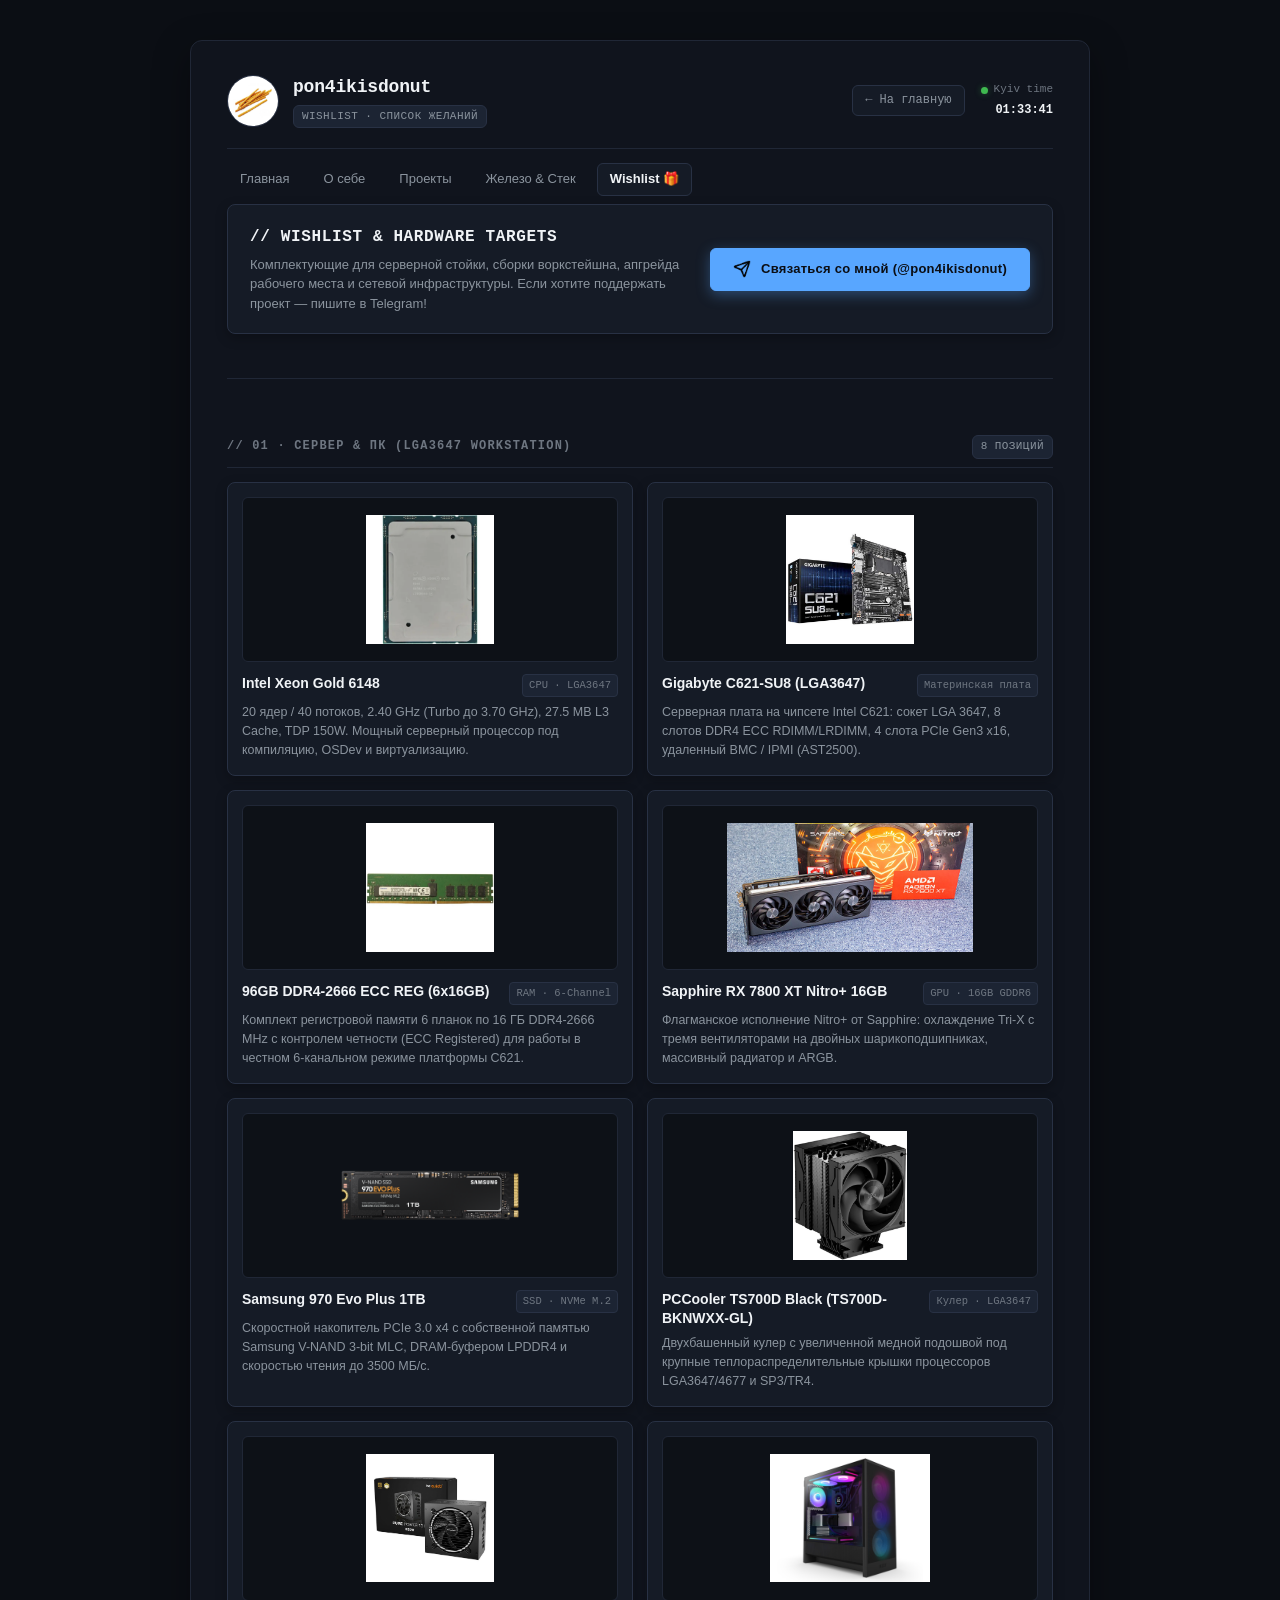
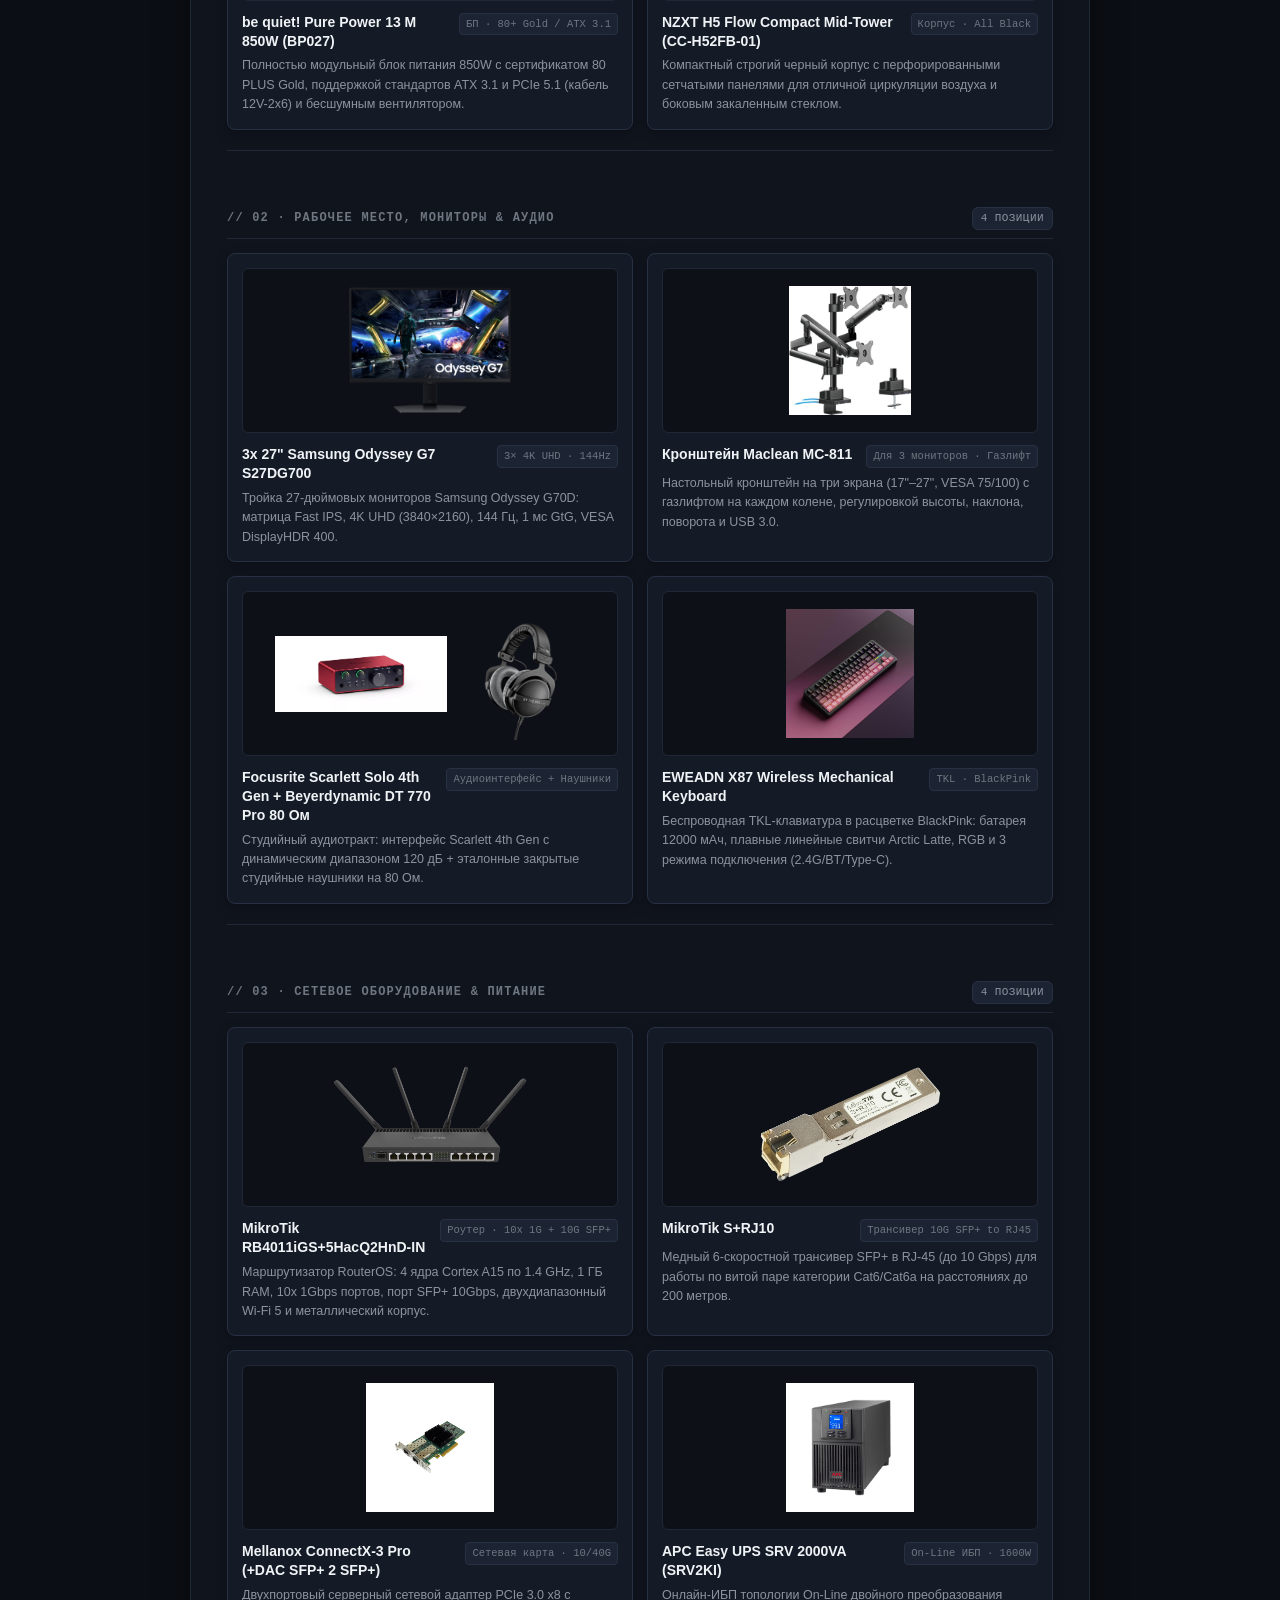
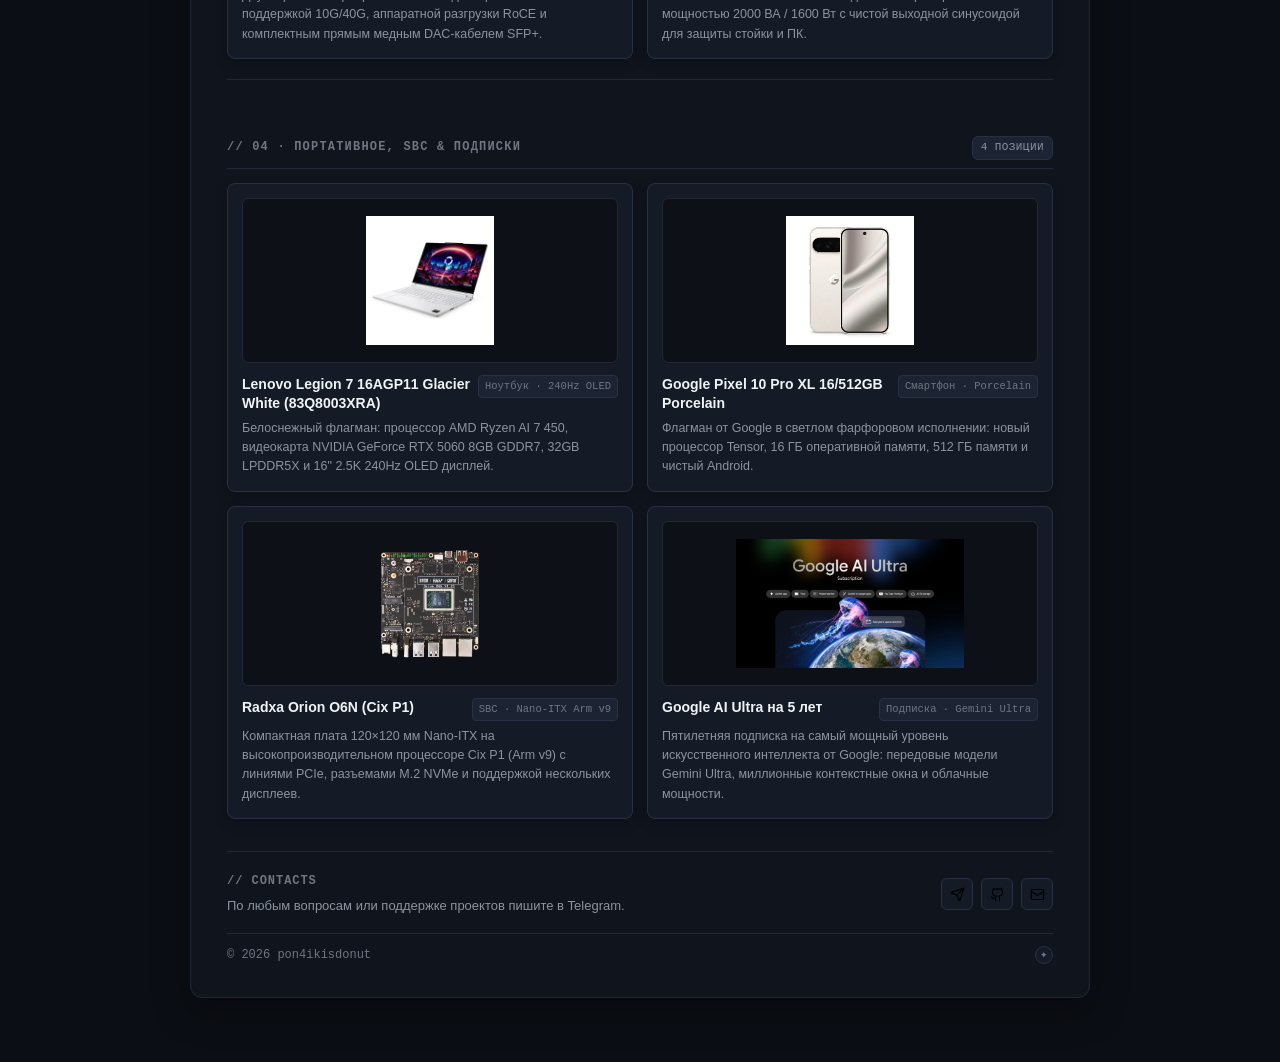
==== wishlist/index.html @ d7e8831a "feat: redesign site in strict 2017-2019 minimalist aesthetic, fix ram and radxa images, support exte" ====
<!DOCTYPE html>
<html lang="ru">
  <head>
    <meta charset="UTF-8" />
    <title>Wishlist — pon4ikisdonut</title>
    <meta name="viewport" content="width=device-width, initial-scale=1" />
    <meta
      name="description"
      content="Список желаний pon4ikisdonut: серверные комплектующие, рабочее место и оборудование."
    />
    <meta name="theme-color" content="#0b0e14" />
    <link rel="icon" href="../favicon.svg" type="image/svg+xml" />
    <link rel="stylesheet" href="../styles.css?v=200" />
  </head>
  <body>
    <main class="page">
      <div class="shell">

        <!-- Header -->
        <header class="site-header">
          <div class="identity">
            <a href="/" class="avatar" title="На главную">
              <img src="../ava.jpg" alt="Avatar" class="avatar-img" />
            </a>
            <div class="identity-text">
              <div class="nickname">pon4ikisdonut</div>
              <div class="status-line">
                <span class="status-pill">Wishlist · Список желаний</span>
              </div>
            </div>
          </div>

          <div class="header-right">
            <a href="/" class="wishlist-nav-back" title="Вернуться на главную">
              <span>← На главную</span>
            </a>
            <div class="status-block">
              <div class="status-indicator">
                <span class="dot"></span>
                <span class="label">Kyiv time</span>
              </div>
              <div class="status-time" id="kyiv-time">--:--:--</div>
            </div>
          </div>
        </header>

        <!-- Navigation -->
        <nav class="site-nav" aria-label="Main navigation">
          <a href="/" class="nav-link">Главная</a>
          <a href="/#about" class="nav-link">О себе</a>
          <a href="/#projects" class="nav-link">Проекты</a>
          <a href="/#stack" class="nav-link">Железо &amp; Стек</a>
          <a href="/wishlist/" class="nav-link active nav-link--accent">Wishlist 🎁</a>
        </nav>

        <!-- Top Bar with Prominent Contact Button as requested -->
        <div class="wishlist-top-bar">
          <div class="wishlist-top-info">
            <div class="wishlist-top-title">// Wishlist &amp; Hardware Targets</div>
            <div class="wishlist-top-sub">
              Комплектующие для серверной стойки, сборки воркстейшна, апгрейда рабочего места и сетевой инфраструктуры. Если хотите поддержать проект — пишите в Telegram!
            </div>
          </div>
          <a class="wishlist-contact-btn" href="https://t.me/pon4ikisdonut" target="_blank" rel="noopener">
            <img src="../tg.png" alt="" class="icon--contact" />
            <span>Связаться со мной (@pon4ikisdonut)</span>
          </a>
        </div>

        <!-- Section 1: Сервер & Комплектующие ПК -->
        <section class="section" id="server-hardware">
          <div class="wishlist-section-header">
            <h2 class="wishlist-section-title">// 01 · СЕРВЕР &amp; ПК (LGA3647 WORKSTATION)</h2>
            <span class="status-pill">8 позиций</span>
          </div>
          <div class="wishlist-grid">

            <article class="wishlist-card">
              <div class="wishlist-card-media">
                <img src="../images/wishlist/xeon-gold-6148.webp" alt="Intel Xeon Gold 6148" class="wishlist-card-img" loading="lazy" />
              </div>
              <header class="wishlist-card-header">
                <h3 class="wishlist-card-title">Intel Xeon Gold 6148</h3>
                <span class="wishlist-card-tag">CPU · LGA3647</span>
              </header>
              <p class="wishlist-card-desc">
                20 ядер / 40 потоков, 2.40 GHz (Turbo до 3.70 GHz), 27.5 MB L3 Cache, TDP 150W. Мощный серверный процессор под компиляцию, OSDev и виртуализацию.
              </p>
            </article>

            <article class="wishlist-card">
              <div class="wishlist-card-media">
                <img src="../images/wishlist/gigabyte-c621-su8.jpg" alt="Gigabyte C621-SU8" class="wishlist-card-img" loading="lazy" />
              </div>
              <header class="wishlist-card-header">
                <h3 class="wishlist-card-title">Gigabyte C621-SU8 (LGA3647)</h3>
                <span class="wishlist-card-tag">Материнская плата</span>
              </header>
              <p class="wishlist-card-desc">
                Серверная плата на чипсете Intel C621: сокет LGA 3647, 8 слотов DDR4 ECC RDIMM/LRDIMM, 4 слота PCIe Gen3 x16, удаленный BMC / IPMI (AST2500).
              </p>
            </article>

            <article class="wishlist-card">
              <div class="wishlist-card-media">
                <img src="../images/wishlist/ddr4-ecc-reg.webp" alt="96GB DDR4-2666 ECC REG" class="wishlist-card-img" loading="lazy" />
              </div>
              <header class="wishlist-card-header">
                <h3 class="wishlist-card-title">96GB DDR4-2666 ECC REG (6x16GB)</h3>
                <span class="wishlist-card-tag">RAM · 6-Channel</span>
              </header>
              <p class="wishlist-card-desc">
                Комплект регистровой памяти 6 планок по 16 ГБ DDR4-2666 MHz с контролем четности (ECC Registered) для работы в честном 6-канальном режиме платформы C621.
              </p>
            </article>

            <article class="wishlist-card">
              <div class="wishlist-card-media">
                <img src="../images/wishlist/rx-7800-xt-nitro.jpg" alt="Sapphire RX 7800 XT Nitro+ 16GB" class="wishlist-card-img" loading="lazy" />
              </div>
              <header class="wishlist-card-header">
                <h3 class="wishlist-card-title">Sapphire RX 7800 XT Nitro+ 16GB</h3>
                <span class="wishlist-card-tag">GPU · 16GB GDDR6</span>
              </header>
              <p class="wishlist-card-desc">
                Флагманское исполнение Nitro+ от Sapphire: охлаждение Tri-X с тремя вентиляторами на двойных шарикоподшипниках, массивный радиатор и ARGB.
              </p>
            </article>

            <article class="wishlist-card">
              <div class="wishlist-card-media">
                <img src="../images/wishlist/samsung-970-evo-plus.png" alt="Samsung 970 Evo Plus 1TB" class="wishlist-card-img" loading="lazy" />
              </div>
              <header class="wishlist-card-header">
                <h3 class="wishlist-card-title">Samsung 970 Evo Plus 1TB</h3>
                <span class="wishlist-card-tag">SSD · NVMe M.2</span>
              </header>
              <p class="wishlist-card-desc">
                Скоростной накопитель PCIe 3.0 x4 с собственной памятью Samsung V-NAND 3-bit MLC, DRAM-буфером LPDDR4 и скоростью чтения до 3500 МБ/с.
              </p>
            </article>

            <article class="wishlist-card">
              <div class="wishlist-card-media">
                <img src="../images/wishlist/pccooler-ts700d.jpg" alt="PCCooler TS700D Black" class="wishlist-card-img" loading="lazy" />
              </div>
              <header class="wishlist-card-header">
                <h3 class="wishlist-card-title">PCCooler TS700D Black (TS700D-BKNWXX-GL)</h3>
                <span class="wishlist-card-tag">Кулер · LGA3647</span>
              </header>
              <p class="wishlist-card-desc">
                Двухбашенный кулер с увеличенной медной подошвой под крупные теплораспределительные крышки процессоров LGA3647/4677 и SP3/TR4.
              </p>
            </article>

            <article class="wishlist-card">
              <div class="wishlist-card-media">
                <img src="../images/wishlist/pure-power-13-m-850w.jpg" alt="be quiet! Pure Power 13 M 850W" class="wishlist-card-img" loading="lazy" />
              </div>
              <header class="wishlist-card-header">
                <h3 class="wishlist-card-title">be quiet! Pure Power 13 M 850W (BP027)</h3>
                <span class="wishlist-card-tag">БП · 80+ Gold / ATX 3.1</span>
              </header>
              <p class="wishlist-card-desc">
                Полностью модульный блок питания 850W с сертификатом 80 PLUS Gold, поддержкой стандартов ATX 3.1 и PCIe 5.1 (кабель 12V-2x6) и бесшумным вентилятором.
              </p>
            </article>

            <article class="wishlist-card">
              <div class="wishlist-card-media">
                <img src="../images/wishlist/nzxt-h5-flow.jpg" alt="NZXT H5 Flow Compact" class="wishlist-card-img" loading="lazy" />
              </div>
              <header class="wishlist-card-header">
                <h3 class="wishlist-card-title">NZXT H5 Flow Compact Mid-Tower (CC-H52FB-01)</h3>
                <span class="wishlist-card-tag">Корпус · All Black</span>
              </header>
              <p class="wishlist-card-desc">
                Компактный строгий черный корпус с перфорированными сетчатыми панелями для отличной циркуляции воздуха и боковым закаленным стеклом.
              </p>
            </article>

          </div>
        </section>

        <!-- Section 2: Рабочее место, Мониторы & Аудио -->
        <section class="section" id="workspace-audio">
          <div class="wishlist-section-header">
            <h2 class="wishlist-section-title">// 02 · РАБОЧЕЕ МЕСТО, МОНИТОРЫ &amp; АУДИО</h2>
            <span class="status-pill">4 позиции</span>
          </div>
          <div class="wishlist-grid">

            <article class="wishlist-card">
              <div class="wishlist-card-media">
                <img src="../images/wishlist/odyssey-g7-s27dg700.png" alt="Samsung Odyssey G7 S27DG700" class="wishlist-card-img" loading="lazy" />
              </div>
              <header class="wishlist-card-header">
                <h3 class="wishlist-card-title">3x 27" Samsung Odyssey G7 S27DG700</h3>
                <span class="wishlist-card-tag">3× 4K UHD · 144Hz</span>
              </header>
              <p class="wishlist-card-desc">
                Тройка 27-дюймовых мониторов Samsung Odyssey G70D: матрица Fast IPS, 4K UHD (3840×2160), 144 Гц, 1 мс GtG, VESA DisplayHDR 400.
              </p>
            </article>

            <article class="wishlist-card">
              <div class="wishlist-card-media">
                <img src="../images/wishlist/maclean-mc-811.jpg" alt="Кронштейн Maclean MC-811" class="wishlist-card-img" loading="lazy" />
              </div>
              <header class="wishlist-card-header">
                <h3 class="wishlist-card-title">Кронштейн Maclean MC-811</h3>
                <span class="wishlist-card-tag">Для 3 мониторов · Газлифт</span>
              </header>
              <p class="wishlist-card-desc">
                Настольный кронштейн на три экрана (17"–27", VESA 75/100) с газлифтом на каждом колене, регулировкой высоты, наклона, поворота и USB 3.0.
              </p>
            </article>

            <article class="wishlist-card">
              <div class="wishlist-card-media wishlist-card-media-multi">
                <img src="../images/wishlist/scarlett-solo-4th-gen.jpg" alt="Focusrite Scarlett Solo 4th Gen" class="wishlist-card-img" loading="lazy" />
                <img src="../images/wishlist/beyerdynamic-dt-770-pro.png" alt="Beyerdynamic DT 770 Pro 80 Ом" class="wishlist-card-img" loading="lazy" />
              </div>
              <header class="wishlist-card-header">
                <h3 class="wishlist-card-title">Focusrite Scarlett Solo 4th Gen + Beyerdynamic DT 770 Pro 80 Ом</h3>
                <span class="wishlist-card-tag">Аудиоинтерфейс + Наушники</span>
              </header>
              <p class="wishlist-card-desc">
                Студийный аудиотракт: интерфейс Scarlett 4th Gen с динамическим диапазоном 120 дБ + эталонные закрытые студийные наушники на 80 Ом.
              </p>
            </article>

            <article class="wishlist-card">
              <div class="wishlist-card-media">
                <img src="../images/wishlist/eweadn-x87.jpg" alt="EWEADN X87 Wireless Mechanical Keyboard" class="wishlist-card-img" loading="lazy" />
              </div>
              <header class="wishlist-card-header">
                <h3 class="wishlist-card-title">EWEADN X87 Wireless Mechanical Keyboard</h3>
                <span class="wishlist-card-tag">TKL · BlackPink</span>
              </header>
              <p class="wishlist-card-desc">
                Беспроводная TKL-клавиатура в расцветке BlackPink: батарея 12000 мАч, плавные линейные свитчи Arctic Latte, RGB и 3 режима подключения (2.4G/BT/Type-C).
              </p>
            </article>

          </div>
        </section>

        <!-- Section 3: Сетевое оборудование & Питание -->
        <section class="section" id="network-power">
          <div class="wishlist-section-header">
            <h2 class="wishlist-section-title">// 03 · СЕТЕВОЕ ОБОРУДОВАНИЕ &amp; ПИТАНИЕ</h2>
            <span class="status-pill">4 позиции</span>
          </div>
          <div class="wishlist-grid">

            <article class="wishlist-card">
              <div class="wishlist-card-media">
                <img src="../images/wishlist/mikrotik-rb4011.webp" alt="MikroTik RB4011iGS+5HacQ2HnD-IN" class="wishlist-card-img" loading="lazy" />
              </div>
              <header class="wishlist-card-header">
                <h3 class="wishlist-card-title">MikroTik RB4011iGS+5HacQ2HnD-IN</h3>
                <span class="wishlist-card-tag">Роутер · 10x 1G + 10G SFP+</span>
              </header>
              <p class="wishlist-card-desc">
                Маршрутизатор RouterOS: 4 ядра Cortex A15 по 1.4 GHz, 1 ГБ RAM, 10x 1Gbps портов, порт SFP+ 10Gbps, двухдиапазонный Wi-Fi 5 и металлический корпус.
              </p>
            </article>

            <article class="wishlist-card">
              <div class="wishlist-card-media">
                <img src="../images/wishlist/mikrotik-s-rj10.webp" alt="MikroTik S+RJ10" class="wishlist-card-img" loading="lazy" />
              </div>
              <header class="wishlist-card-header">
                <h3 class="wishlist-card-title">MikroTik S+RJ10</h3>
                <span class="wishlist-card-tag">Трансивер 10G SFP+ to RJ45</span>
              </header>
              <p class="wishlist-card-desc">
                Медный 6-скоростной трансивер SFP+ в RJ-45 (до 10 Gbps) для работы по витой паре категории Cat6/Cat6a на расстояниях до 200 метров.
              </p>
            </article>

            <article class="wishlist-card">
              <div class="wishlist-card-media">
                <img src="../images/wishlist/mellanox-connectx-3-pro.jpg" alt="Mellanox ConnectX-3 Pro" class="wishlist-card-img" loading="lazy" />
              </div>
              <header class="wishlist-card-header">
                <h3 class="wishlist-card-title">Mellanox ConnectX-3 Pro (+DAC SFP+ 2 SFP+)</h3>
                <span class="wishlist-card-tag">Сетевая карта · 10/40G</span>
              </header>
              <p class="wishlist-card-desc">
                Двухпортовый серверный сетевой адаптер PCIe 3.0 x8 с поддержкой 10G/40G, аппаратной разгрузки RoCE и комплектным прямым медным DAC-кабелем SFP+.
              </p>
            </article>

            <article class="wishlist-card">
              <div class="wishlist-card-media">
                <img src="../images/wishlist/apc-easy-ups-srv-2000va.jpg" alt="APC Easy UPS SRV 2000VA" class="wishlist-card-img" loading="lazy" />
              </div>
              <header class="wishlist-card-header">
                <h3 class="wishlist-card-title">APC Easy UPS SRV 2000VA (SRV2KI)</h3>
                <span class="wishlist-card-tag">On-Line ИБП · 1600W</span>
              </header>
              <p class="wishlist-card-desc">
                Онлайн-ИБП топологии On-Line двойного преобразования мощностью 2000 ВА / 1600 Вт с чистой выходной синусоидой для защиты стойки и ПК.
              </p>
            </article>

          </div>
        </section>

        <!-- Section 4: Портативное, SBC & Подписки -->
        <section class="section" id="mobile-sbc">
          <div class="wishlist-section-header">
            <h2 class="wishlist-section-title">// 04 · ПОРТАТИВНОЕ, SBC &amp; ПОДПИСКИ</h2>
            <span class="status-pill">4 позиции</span>
          </div>
          <div class="wishlist-grid">

            <article class="wishlist-card">
              <div class="wishlist-card-media">
                <img src="../images/wishlist/lenovo-legion-7.webp" alt="Lenovo Legion 7 Glacier White" class="wishlist-card-img" loading="lazy" />
              </div>
              <header class="wishlist-card-header">
                <h3 class="wishlist-card-title">Lenovo Legion 7 16AGP11 Glacier White (83Q8003XRA)</h3>
                <span class="wishlist-card-tag">Ноутбук · 240Hz OLED</span>
              </header>
              <p class="wishlist-card-desc">
                Белоснежный флагман: процессор AMD Ryzen AI 7 450, видеокарта NVIDIA GeForce RTX 5060 8GB GDDR7, 32GB LPDDR5X и 16" 2.5K 240Hz OLED дисплей.
              </p>
            </article>

            <article class="wishlist-card">
              <div class="wishlist-card-media">
                <img src="../images/wishlist/pixel-10-pro-xl.jpg" alt="Google Pixel 10 Pro XL Porcelain" class="wishlist-card-img" loading="lazy" />
              </div>
              <header class="wishlist-card-header">
                <h3 class="wishlist-card-title">Google Pixel 10 Pro XL 16/512GB Porcelain</h3>
                <span class="wishlist-card-tag">Смартфон · Porcelain</span>
              </header>
              <p class="wishlist-card-desc">
                Флагман от Google в светлом фарфоровом исполнении: новый процессор Tensor, 16 ГБ оперативной памяти, 512 ГБ памяти и чистый Android.
              </p>
            </article>

            <article class="wishlist-card">
              <div class="wishlist-card-media">
                <img src="../images/wishlist/radxa-orion-o6n.webp" alt="Radxa Orion O6N" class="wishlist-card-img" loading="lazy" />
              </div>
              <header class="wishlist-card-header">
                <h3 class="wishlist-card-title">Radxa Orion O6N (Cix P1)</h3>
                <span class="wishlist-card-tag">SBC · Nano-ITX Arm v9</span>
              </header>
              <p class="wishlist-card-desc">
                Компактная плата 120×120 мм Nano-ITX на высокопроизводительном процессоре Cix P1 (Arm v9) с линиями PCIe, разъемами M.2 NVMe и поддержкой нескольких дисплеев.
              </p>
            </article>

            <article class="wishlist-card">
              <div class="wishlist-card-media">
                <img src="../images/wishlist/google-ai-ultra.png" alt="Google AI Ultra" class="wishlist-card-img" loading="lazy" />
              </div>
              <header class="wishlist-card-header">
                <h3 class="wishlist-card-title">Google AI Ultra на 5 лет</h3>
                <span class="wishlist-card-tag">Подписка · Gemini Ultra</span>
              </header>
              <p class="wishlist-card-desc">
                Пятилетняя подписка на самый мощный уровень искусственного интеллекта от Google: передовые модели Gemini Ultra, миллионные контекстные окна и облачные мощности.
              </p>
            </article>

          </div>
        </section>

        <!-- Footer -->
        <footer class="site-footer" id="contacts">
          <div class="footer-main">
            <div class="footer-left">
              <div class="footer-title">// Contacts</div>
              <p class="section-text subtle">
                По любым вопросам или поддержке проектов пишите в Telegram.
              </p>
            </div>
            <nav class="social-links" aria-label="Social contacts">
              <a href="https://t.me/pon4ikisdonut" target="_blank" rel="noopener" aria-label="Telegram" title="Telegram">
                <img src="../tg.png" alt="" class="icon icon--social" />
              </a>
              <a href="https://github.com/pon4ikisdonut" target="_blank" rel="noopener" aria-label="GitHub" title="GitHub">
                <img src="../github.png" alt="" class="icon icon--social" />
              </a>
              <a href="mailto:pon4ikisdonut@gmail.com" aria-label="Email" title="Email">
                <img src="../mail.png" alt="" class="icon icon--social" />
              </a>
            </nav>
          </div>
          <div class="footer-bottom">
            <span>© <span id="year"></span> pon4ikisdonut</span>
            <button class="aero-toggle" id="aero-toggle" type="button" aria-pressed="false" aria-label="Включить ретро-стиль" title="Theme toggle">✦</button>
          </div>
        </footer>

      </div>
    </main>

    <script>
      (function () {
        function updateKyivTime() {
          try {
            const now = new Date();
            const formatter = new Intl.DateTimeFormat("ru-RU", {
              hour: "2-digit",
              minute: "2-digit",
              second: "2-digit",
              timeZone: "Europe/Kiev",
            });
            const el = document.getElementById("kyiv-time");
            if (el) el.textContent = formatter.format(now);
          } catch (e) {}
        }

        document.addEventListener("DOMContentLoaded", function () {
          const yearEl = document.getElementById("year");
          if (yearEl) yearEl.textContent = String(new Date().getFullYear());
          updateKyivTime();
          setInterval(updateKyivTime, 1000);
        });
      })();
    </script>
    <script>
      (function () {
        const key = "aero_theme";
        document.addEventListener("DOMContentLoaded", function () {
          const button = document.getElementById("aero-toggle");
          if (!button) return;
          const setTheme = (enabled) => {
            document.body.classList.toggle("aero-theme", enabled);
            button.setAttribute("aria-pressed", String(enabled));
          };
          setTheme(localStorage.getItem(key) === "1");
          button.addEventListener("click", () => {
            const enabled = !document.body.classList.contains("aero-theme");
            localStorage.setItem(key, enabled ? "1" : "0");
            setTheme(enabled);
          });
        });
      })();
    </script>
  </body>
</html>
---- styles.css ----
/* ==========================================================================
   pon4ikisdonut.pp.ua — Strict Minimalist Tech Theme (2017-2019 Style)
   ========================================================================== */

:root {
  --bg-page: #0b0e14;
  --bg-shell: #10141d;
  --bg-card: #151b26;
  --bg-card-hover: #1a2230;
  --bg-subtle: #1c2433;
  --border-subtle: #202736;
  --border-card: #283144;
  --border-hover: #3d4a63;
  --accent: #58a6ff;
  --accent-hover: #79c0ff;
  --accent-soft: rgba(88, 166, 255, 0.1);
  --success: #3fb950;
  --danger: #f85149;
  --text-main: #f0f3f6;
  --text-soft: #8b949e;
  --text-muted: #6e7681;
  --font-sans: -apple-system, BlinkMacSystemFont, "Segoe UI", "Roboto", "Inter", "Helvetica Neue", sans-serif;
  --font-mono: "JetBrains Mono", SFMono-Regular, "SF Mono", Menlo, Consolas, "Liberation Mono", monospace;
  --radius-xs: 4px;
  --radius-sm: 6px;
  --radius-md: 8px;
  --radius-lg: 12px;
  --shadow-card: 0 4px 12px rgba(0, 0, 0, 0.25);
  --shadow-hover: 0 8px 24px rgba(0, 0, 0, 0.35);
}

*, *::before, *::after {
  box-sizing: border-box;
}

html {
  scroll-behavior: smooth;
}

body {
  margin: 0;
  padding: 0;
  min-height: 100vh;
  font-family: var(--font-sans);
  background-color: var(--bg-page);
  color: var(--text-main);
  line-height: 1.6;
  -webkit-font-smoothing: antialiased;
  -moz-osx-font-smoothing: grayscale;
}

/* Base link reset */
a {
  color: var(--accent);
  text-decoration: none;
  transition: color 0.15s ease, border-color 0.15s ease;
}

a:hover {
  color: var(--accent-hover);
}

/* Subtle background accent (strict, non-distracting) */
.bg-glow {
  display: none;
}

/* Page container */
.page {
  min-height: 100vh;
  display: flex;
  flex-direction: column;
  padding: 24px 16px 48px;
}

@media (min-width: 768px) {
  .page {
    padding: 40px 20px 64px;
  }
}

.shell {
  width: 100%;
  max-width: 900px;
  margin: 0 auto;
  display: flex;
  flex-direction: column;
  background-color: var(--bg-shell);
  border: 1px solid var(--border-subtle);
  border-radius: var(--radius-lg);
  box-shadow: 0 12px 36px rgba(0, 0, 0, 0.35);
  padding: 24px 20px;
}

@media (min-width: 768px) {
  .shell {
    padding: 32px 36px;
  }
}

/* ==========================================================================
   Header & Identity
   ========================================================================== */
.site-header {
  display: flex;
  flex-direction: column;
  gap: 16px;
  padding-bottom: 20px;
  border-bottom: 1px solid var(--border-subtle);
}

@media (min-width: 640px) {
  .site-header {
    flex-direction: row;
    align-items: center;
    justify-content: space-between;
  }
}

.identity {
  display: flex;
  align-items: center;
  gap: 14px;
}

.avatar {
  width: 52px;
  height: 52px;
  border-radius: 50%;
  border: 1px solid var(--border-card);
  background-color: var(--bg-subtle);
  display: inline-flex;
  align-items: center;
  justify-content: center;
  overflow: hidden;
  flex-shrink: 0;
}

.avatar-img {
  width: 100%;
  height: 100%;
  object-fit: cover;
}

.identity-text {
  display: flex;
  flex-direction: column;
  gap: 3px;
}

.nickname {
  font-family: var(--font-mono);
  font-size: 18px;
  font-weight: 700;
  letter-spacing: -0.01em;
  color: var(--text-main);
}

.status-line {
  display: flex;
  align-items: center;
  gap: 8px;
  flex-wrap: wrap;
}

.status-pill {
  display: inline-flex;
  align-items: center;
  padding: 2px 8px;
  border-radius: var(--radius-sm);
  background: var(--bg-subtle);
  border: 1px solid var(--border-card);
  color: var(--text-soft);
  font-family: var(--font-mono);
  font-size: 11px;
  font-weight: 500;
  text-transform: uppercase;
  letter-spacing: 0.04em;
}

.status-pill--link {
  color: var(--accent);
  border-color: rgba(88, 166, 255, 0.3);
  background: var(--accent-soft);
  transition: all 0.15s ease;
}

.status-pill--link:hover {
  color: #fff;
  background: var(--accent);
  border-color: var(--accent);
}

.header-right {
  display: flex;
  align-items: center;
  gap: 16px;
  font-size: 12px;
}

.status-block {
  display: flex;
  flex-direction: column;
  align-items: flex-start;
  gap: 2px;
}

@media (min-width: 640px) {
  .status-block {
    align-items: flex-end;
  }
}

.status-indicator {
  display: inline-flex;
  align-items: center;
  gap: 6px;
  color: var(--text-muted);
  font-size: 11px;
  font-family: var(--font-mono);
}

.status-indicator .dot {
  width: 7px;
  height: 7px;
  border-radius: 50%;
  background-color: var(--success);
  box-shadow: 0 0 6px rgba(63, 185, 80, 0.4);
}

.status-time {
  font-family: var(--font-mono);
  color: var(--text-main);
  font-size: 12px;
  font-weight: 600;
}

/* ==========================================================================
   Navigation Bar (Strict & Clean)
   ========================================================================== */
.site-nav {
  display: flex;
  align-items: center;
  gap: 8px;
  flex-wrap: wrap;
  padding-top: 14px;
  margin-bottom: 8px;
}

.nav-link {
  display: inline-flex;
  align-items: center;
  gap: 6px;
  padding: 5px 12px;
  border-radius: var(--radius-sm);
  background: transparent;
  border: 1px solid transparent;
  color: var(--text-soft);
  font-size: 13px;
  font-weight: 500;
  transition: all 0.15s ease;
}

.nav-link:hover {
  color: var(--text-main);
  background: var(--bg-card);
  border-color: var(--border-card);
}

.nav-link.active {
  color: var(--text-main);
  background: var(--bg-card);
  border-color: var(--border-card);
  font-weight: 600;
}

.nav-link--accent {
  color: var(--accent);
  background: var(--accent-soft);
  border-color: rgba(88, 166, 255, 0.25);
}

.nav-link--accent:hover {
  background: var(--accent);
  color: #fff;
  border-color: var(--accent);
}

/* ==========================================================================
   Sections & Layout
   ========================================================================== */
.section {
  padding-top: 24px;
  margin-top: 20px;
  border-top: 1px solid var(--border-subtle);
}

.section-header-row {
  display: flex;
  align-items: center;
  justify-content: space-between;
  margin-bottom: 12px;
}

.section-title {
  margin: 0 0 12px;
  font-family: var(--font-mono);
  font-size: 12px;
  font-weight: 600;
  letter-spacing: 0.1em;
  text-transform: uppercase;
  color: var(--text-muted);
}

.section-body {
  display: flex;
  flex-direction: column;
  gap: 12px;
}

.section-text {
  margin: 0;
  font-size: 14px;
  line-height: 1.65;
  color: var(--text-main);
}

.section-text.subtle {
  color: var(--text-soft);
  font-size: 13px;
}

.chips {
  display: flex;
  flex-wrap: wrap;
  gap: 8px;
  margin-bottom: 12px;
}

.chip {
  display: inline-flex;
  align-items: center;
  gap: 6px;
  padding: 4px 10px;
  border-radius: var(--radius-sm);
  border: 1px solid var(--border-card);
  background-color: var(--bg-card);
  font-family: var(--font-mono);
  font-size: 11px;
  color: var(--text-soft);
}

.icon--chip {
  width: 14px;
  height: 14px;
  object-fit: contain;
}

/* ==========================================================================
   Projects Grid
   ========================================================================== */
.projects-grid {
  display: grid;
  grid-template-columns: repeat(auto-fill, minmax(280px, 1fr));
  gap: 12px;
}

.project-card {
  display: flex;
  flex-direction: column;
  border-radius: var(--radius-md);
  border: 1px solid var(--border-card);
  background-color: var(--bg-card);
  padding: 16px;
  box-shadow: var(--shadow-card);
  transition: border-color 0.15s ease, background-color 0.15s ease, box-shadow 0.15s ease;
}

.project-card:hover {
  border-color: var(--border-hover);
  background-color: var(--bg-card-hover);
  box-shadow: var(--shadow-hover);
}

.project-header {
  display: flex;
  align-items: flex-start;
  justify-content: space-between;
  gap: 8px;
  margin-bottom: 8px;
}

.project-title {
  margin: 0;
  font-size: 15px;
  font-weight: 600;
  color: var(--text-main);
}

.project-title a {
  color: var(--text-main);
}

.project-title a:hover {
  color: var(--accent);
}

.project-tag {
  font-family: var(--font-mono);
  font-size: 11px;
  color: var(--text-muted);
  border-radius: var(--radius-xs);
  border: 1px solid var(--border-card);
  background: var(--bg-subtle);
  padding: 2px 6px;
  white-space: nowrap;
}

.project-text {
  margin: 0;
  font-size: 13px;
  line-height: 1.55;
  color: var(--text-soft);
  flex-grow: 1;
}

.project-text + .project-text {
  margin-top: 6px;
}

.project-text.subtle {
  font-size: 12px;
  color: var(--text-muted);
}

.project-text code {
  font-family: var(--font-mono);
  font-size: 11px;
  padding: 2px 5px;
  background: var(--bg-subtle);
  border: 1px solid var(--border-card);
  border-radius: var(--radius-xs);
  color: var(--accent);
}

.project-actions {
  margin-top: 14px;
  display: flex;
  gap: 8px;
  align-items: center;
}

.project-button {
  display: inline-flex;
  align-items: center;
  gap: 6px;
  padding: 5px 12px;
  border-radius: var(--radius-sm);
  border: 1px solid var(--border-card);
  background-color: var(--bg-subtle);
  color: var(--text-main);
  font-size: 12px;
  font-weight: 500;
  text-decoration: none;
  transition: all 0.15s ease;
}

.project-button:hover {
  border-color: var(--accent);
  background-color: var(--accent-soft);
  color: var(--accent-hover);
}

.icon--external {
  width: 11px;
  height: 11px;
  object-fit: contain;
  opacity: 0.8;
}

/* ==========================================================================
   Hardware / Stack Section
   ========================================================================== */
.hardware-grid {
  display: grid;
  grid-template-columns: repeat(auto-fill, minmax(280px, 1fr));
  gap: 12px;
}

.hardware-item {
  border-radius: var(--radius-md);
  border: 1px solid var(--border-card);
  background-color: var(--bg-card);
  padding: 14px;
  font-size: 13px;
  display: flex;
  flex-direction: column;
  gap: 8px;
}

.hw-summary-mock,
.hardware-item summary {
  display: flex;
  flex-direction: column;
  gap: 2px;
  cursor: pointer;
  outline: none;
}

.hw-title {
  font-weight: 600;
  color: var(--text-main);
  font-size: 14px;
}

.hw-meta {
  font-family: var(--font-mono);
  font-size: 11px;
  color: var(--text-muted);
}

.hw-dead {
  position: relative;
  opacity: 0.75;
}

.hw-dead::after {
  content: attr(data-dead-label);
  position: absolute;
  top: 10px;
  right: 10px;
  font-family: var(--font-mono);
  font-size: 10px;
  font-weight: 700;
  color: var(--danger);
  border: 1px solid rgba(248, 81, 73, 0.4);
  background: rgba(248, 81, 73, 0.1);
  padding: 2px 6px;
  border-radius: var(--radius-xs);
  letter-spacing: 0.05em;
}

.hw-body ul {
  margin: 6px 0 0;
  padding-left: 18px;
  color: var(--text-soft);
  font-size: 12.5px;
  line-height: 1.6;
}

.hw-body ul ul {
  margin-top: 2px;
  padding-left: 14px;
}

.hw-body li {
  margin-bottom: 2px;
}

.badge-moved {
  font-family: var(--font-mono);
  font-size: 10px;
  color: var(--accent);
  background: var(--accent-soft);
  border: 1px solid rgba(88, 166, 255, 0.3);
  padding: 1px 5px;
  border-radius: var(--radius-xs);
  margin-left: 4px;
}

.badge-subtle {
  color: var(--danger);
}

/* ==========================================================================
   Wishlist Styles (Strict 2017-2019 Tech Aesthetic)
   ========================================================================== */
.wishlist-top-bar {
  display: flex;
  flex-direction: column;
  gap: 16px;
  padding: 20px 22px;
  margin-bottom: 24px;
  border-radius: var(--radius-md);
  background: var(--bg-card);
  border: 1px solid var(--border-card);
  box-shadow: var(--shadow-card);
}

@media (min-width: 680px) {
  .wishlist-top-bar {
    flex-direction: row;
    align-items: center;
    justify-content: space-between;
  }
}

.wishlist-top-info {
  display: flex;
  flex-direction: column;
  gap: 4px;
}

.wishlist-top-title {
  font-family: var(--font-mono);
  font-size: 16px;
  font-weight: 700;
  letter-spacing: 0.04em;
  color: var(--text-main);
  text-transform: uppercase;
}

.wishlist-top-sub {
  font-size: 13px;
  color: var(--text-soft);
  line-height: 1.5;
  max-width: 540px;
}

/* Prominent Contact button as requested */
.wishlist-contact-btn {
  display: inline-flex;
  align-items: center;
  justify-content: center;
  gap: 10px;
  padding: 10px 22px;
  border-radius: var(--radius-sm);
  background: var(--accent);
  color: #0b0e14 !important;
  font-size: 13px;
  font-weight: 700;
  letter-spacing: 0.02em;
  text-decoration: none;
  border: 1px solid var(--accent);
  box-shadow: 0 4px 14px rgba(88, 166, 255, 0.35);
  transition: all 0.15s ease;
  white-space: nowrap;
  flex-shrink: 0;
}

.wishlist-contact-btn:hover {
  background: var(--accent-hover);
  color: #0b0e14 !important;
  border-color: var(--accent-hover);
  box-shadow: 0 6px 18px rgba(88, 166, 255, 0.5);
  transform: translateY(-1px);
}

.wishlist-contact-btn .icon--contact {
  width: 18px;
  height: 18px;
  object-fit: contain;
  filter: brightness(0);
}

.wishlist-nav-back {
  display: inline-flex;
  align-items: center;
  gap: 6px;
  padding: 5px 12px;
  border-radius: var(--radius-sm);
  border: 1px solid var(--border-card);
  background: var(--bg-card);
  color: var(--text-soft);
  font-size: 12px;
  font-family: var(--font-mono);
  text-decoration: none;
  transition: all 0.15s ease;
}

.wishlist-nav-back:hover {
  border-color: var(--accent);
  color: var(--text-main);
  background: var(--bg-card-hover);
}

.wishlist-section-header {
  margin: 32px 0 14px;
  padding-bottom: 8px;
  border-bottom: 1px solid var(--border-subtle);
  display: flex;
  align-items: center;
  justify-content: space-between;
}

.wishlist-section-title {
  margin: 0;
  font-family: var(--font-mono);
  font-size: 12px;
  letter-spacing: 0.1em;
  text-transform: uppercase;
  color: var(--text-muted);
  font-weight: 600;
}

.wishlist-grid {
  display: grid;
  grid-template-columns: repeat(auto-fill, minmax(270px, 1fr));
  gap: 14px;
}

.wishlist-card {
  display: flex;
  flex-direction: column;
  border-radius: var(--radius-md);
  border: 1px solid var(--border-card);
  background-color: var(--bg-card);
  padding: 14px;
  box-shadow: var(--shadow-card);
  transition: border-color 0.15s ease, background-color 0.15s ease, box-shadow 0.15s ease;
}

.wishlist-card:hover {
  border-color: var(--border-hover);
  background-color: var(--bg-card-hover);
  box-shadow: var(--shadow-hover);
}

.wishlist-card-media {
  position: relative;
  width: 100%;
  height: 165px;
  border-radius: var(--radius-sm);
  background: #0d1117;
  border: 1px solid var(--border-subtle);
  display: flex;
  align-items: center;
  justify-content: center;
  overflow: hidden;
  margin-bottom: 12px;
  padding: 10px;
}

.wishlist-card-img {
  max-width: 90%;
  max-height: 90%;
  object-fit: contain;
  transition: transform 0.2s ease;
}

.wishlist-card:hover .wishlist-card-img {
  transform: scale(1.04);
}

.wishlist-card-media-multi {
  display: flex;
  gap: 6px;
  align-items: center;
  justify-content: center;
  padding: 8px;
}

.wishlist-card-media-multi .wishlist-card-img {
  max-width: 48%;
  max-height: 90%;
}

.wishlist-card-header {
  display: flex;
  align-items: flex-start;
  justify-content: space-between;
  gap: 8px;
  margin-bottom: 6px;
}

.wishlist-card-title {
  margin: 0;
  font-size: 14px;
  font-weight: 600;
  color: var(--text-main);
  line-height: 1.35;
}

.wishlist-card-tag {
  font-family: var(--font-mono);
  font-size: 10.5px;
  color: var(--text-muted);
  border-radius: var(--radius-xs);
  border: 1px solid var(--border-card);
  background: var(--bg-subtle);
  padding: 2px 6px;
  white-space: nowrap;
  flex-shrink: 0;
}

.wishlist-card-desc {
  margin: 0;
  font-size: 12.5px;
  line-height: 1.55;
  color: var(--text-soft);
  flex-grow: 1;
}

/* ==========================================================================
   Footer & Language Switcher
   ========================================================================== */
.site-footer {
  margin-top: 32px;
  padding-top: 20px;
  border-top: 1px solid var(--border-subtle);
  display: flex;
  flex-direction: column;
  gap: 16px;
}

.footer-main {
  display: flex;
  flex-direction: column;
  gap: 12px;
}

@media (min-width: 640px) {
  .footer-main {
    flex-direction: row;
    align-items: center;
    justify-content: space-between;
  }
}

.footer-left {
  display: flex;
  flex-direction: column;
  gap: 4px;
}

.footer-title {
  font-family: var(--font-mono);
  font-size: 12px;
  font-weight: 600;
  letter-spacing: 0.08em;
  text-transform: uppercase;
  color: var(--text-muted);
}

.social-links {
  display: flex;
  align-items: center;
  gap: 8px;
}

.social-links a {
  display: inline-flex;
  align-items: center;
  justify-content: center;
  width: 32px;
  height: 32px;
  border-radius: var(--radius-sm);
  background: var(--bg-card);
  border: 1px solid var(--border-card);
  transition: all 0.15s ease;
}

.social-links a:hover {
  background: var(--bg-card-hover);
  border-color: var(--accent);
}

.icon--social {
  width: 15px;
  height: 15px;
  object-fit: contain;
}

.footer-bottom {
  display: flex;
  align-items: center;
  justify-content: space-between;
  font-size: 12px;
  color: var(--text-muted);
  font-family: var(--font-mono);
  padding-top: 12px;
  border-top: 1px solid var(--border-subtle);
}

.lang-switch {
  position: relative;
  display: inline-block;
}

.lang-btn {
  display: inline-flex;
  align-items: center;
  gap: 4px;
  padding: 3px 8px;
  border-radius: var(--radius-sm);
  border: 1px solid var(--border-card);
  background: var(--bg-card);
  color: var(--text-soft);
  font-family: var(--font-mono);
  font-size: 11px;
  cursor: pointer;
  transition: all 0.15s ease;
}

.lang-btn:hover {
  color: var(--text-main);
  border-color: var(--border-hover);
}

.lang-menu {
  display: none;
  position: absolute;
  bottom: calc(100% + 6px);
  right: 0;
  background: var(--bg-card);
  border: 1px solid var(--border-card);
  border-radius: var(--radius-sm);
  box-shadow: var(--shadow-hover);
  list-style: none;
  padding: 4px;
  margin: 0;
  min-width: 110px;
  z-index: 50;
}

.lang-switch.open .lang-menu {
  display: block;
}

.lang-menu li {
  padding: 5px 10px;
  font-size: 12px;
  font-family: var(--font-sans);
  color: var(--text-soft);
  cursor: pointer;
  border-radius: var(--radius-xs);
  transition: background 0.1s ease, color 0.1s ease;
}

.lang-menu li:hover,
.lang-menu li.active {
  background: var(--accent-soft);
  color: var(--accent);
}

.aero-toggle {
  width: 18px;
  height: 18px;
  padding: 0;
  border: 1px solid var(--border-card);
  border-radius: 50%;
  background: var(--bg-card);
  color: var(--text-muted);
  cursor: pointer;
  font-size: 9px;
  display: inline-flex;
  align-items: center;
  justify-content: center;
  transition: all 0.15s ease;
}

.aero-toggle:hover {
  color: var(--accent);
  border-color: var(--accent);
}

/* ==========================================================================
   Optional Frutiger Aero Easter Egg Mode
   ========================================================================== */
body.aero-theme {
  --bg-page: #75c8fd;
  --bg-shell: rgba(230, 246, 255, 0.95);
  --bg-card: rgba(255, 255, 255, 0.9);
  --bg-card-hover: #ffffff;
  --bg-subtle: #d8eeff;
  --border-subtle: #9ecbed;
  --border-card: #77b8e8;
  --border-hover: #1c7cd6;
  --text-main: #0c335c;
  --text-soft: #24588a;
  --text-muted: #4d7ea8;
  --accent: #0b72cb;
  --accent-hover: #08559a;
  background: linear-gradient(#3a95de 0%, #6bc7f7 50%, #89d854 50%, #46aa27 100%) fixed;
}

body.aero-theme .shell {
  box-shadow: 0 10px 32px rgba(0, 48, 110, 0.35);
  border-color: #ffffff;
}

body.aero-theme .wishlist-contact-btn {
  background: linear-gradient(#45aeff 0%, #0077d9 55%, #0054ab 100%);
  color: #fff !important;
  border-color: #004b99;
}
body.aero-theme .wishlist-contact-btn .icon--contact {
  filter: brightness(0) invert(1);
}
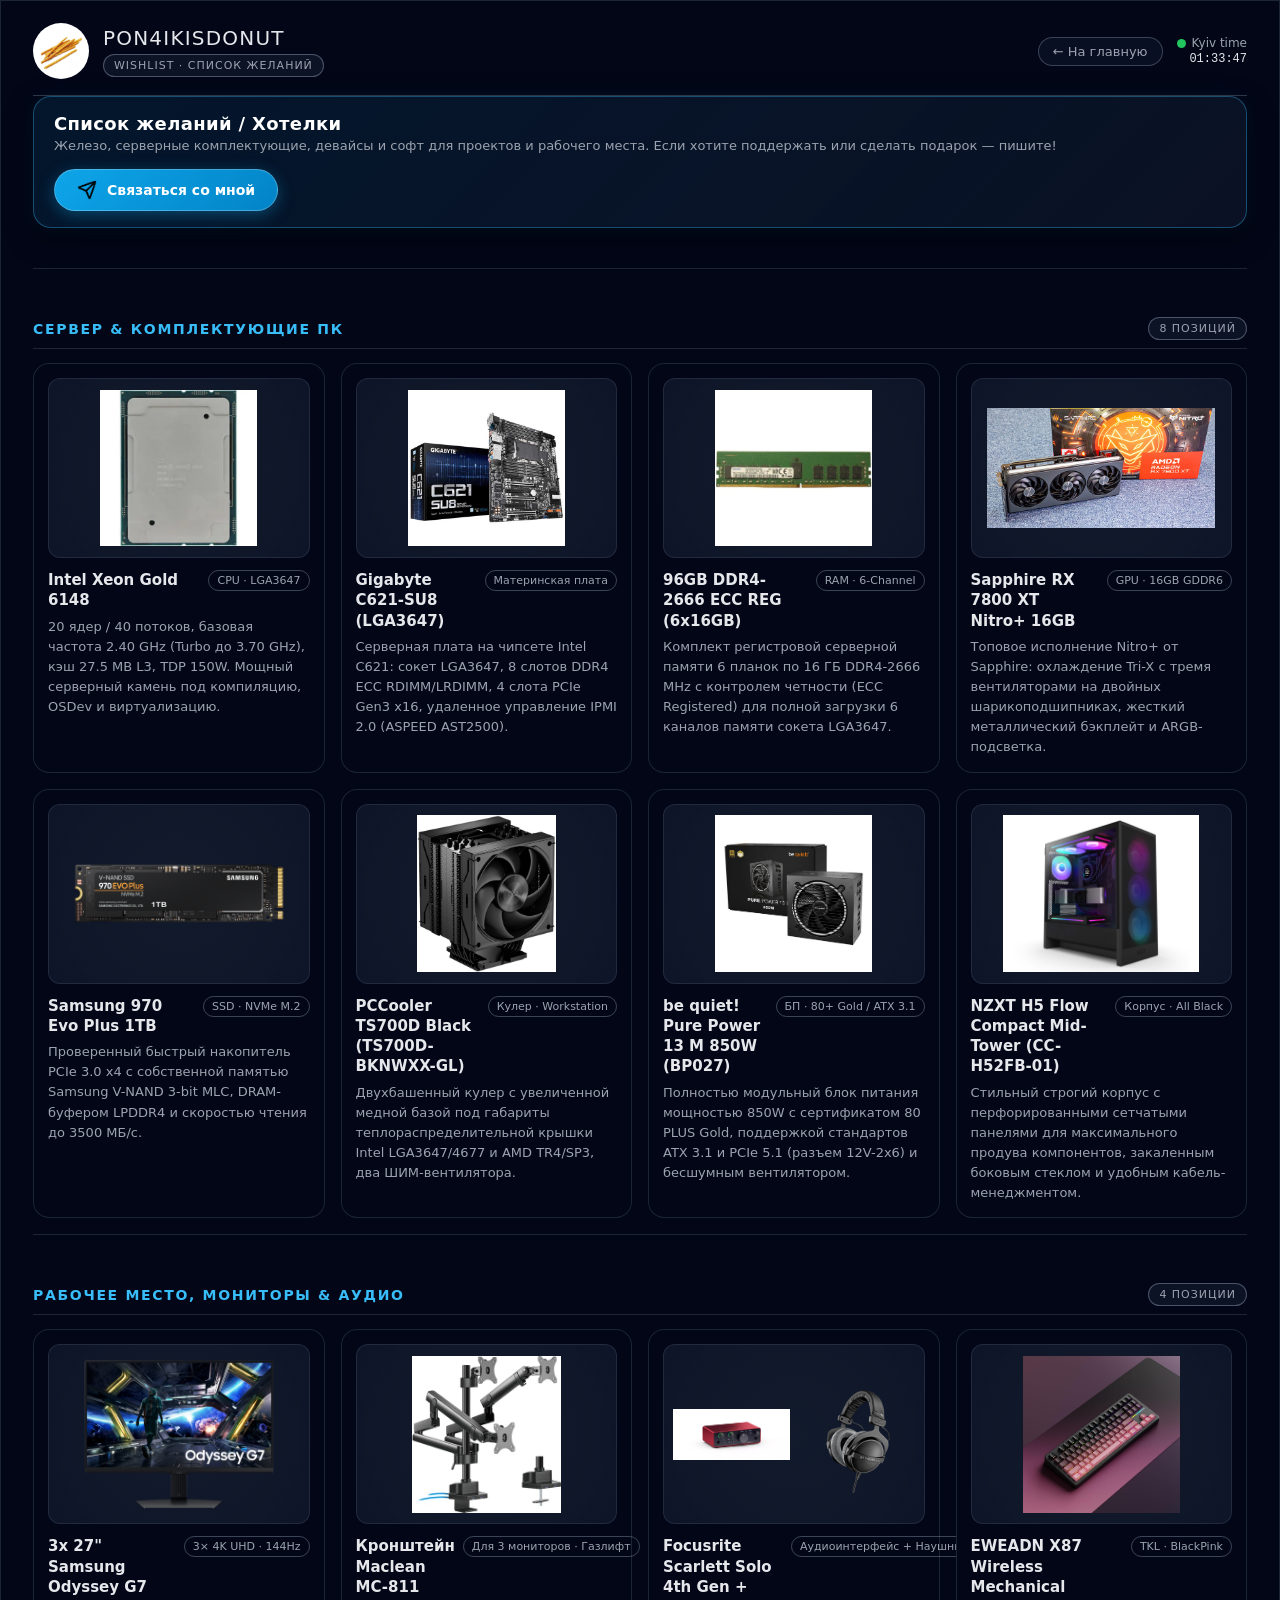
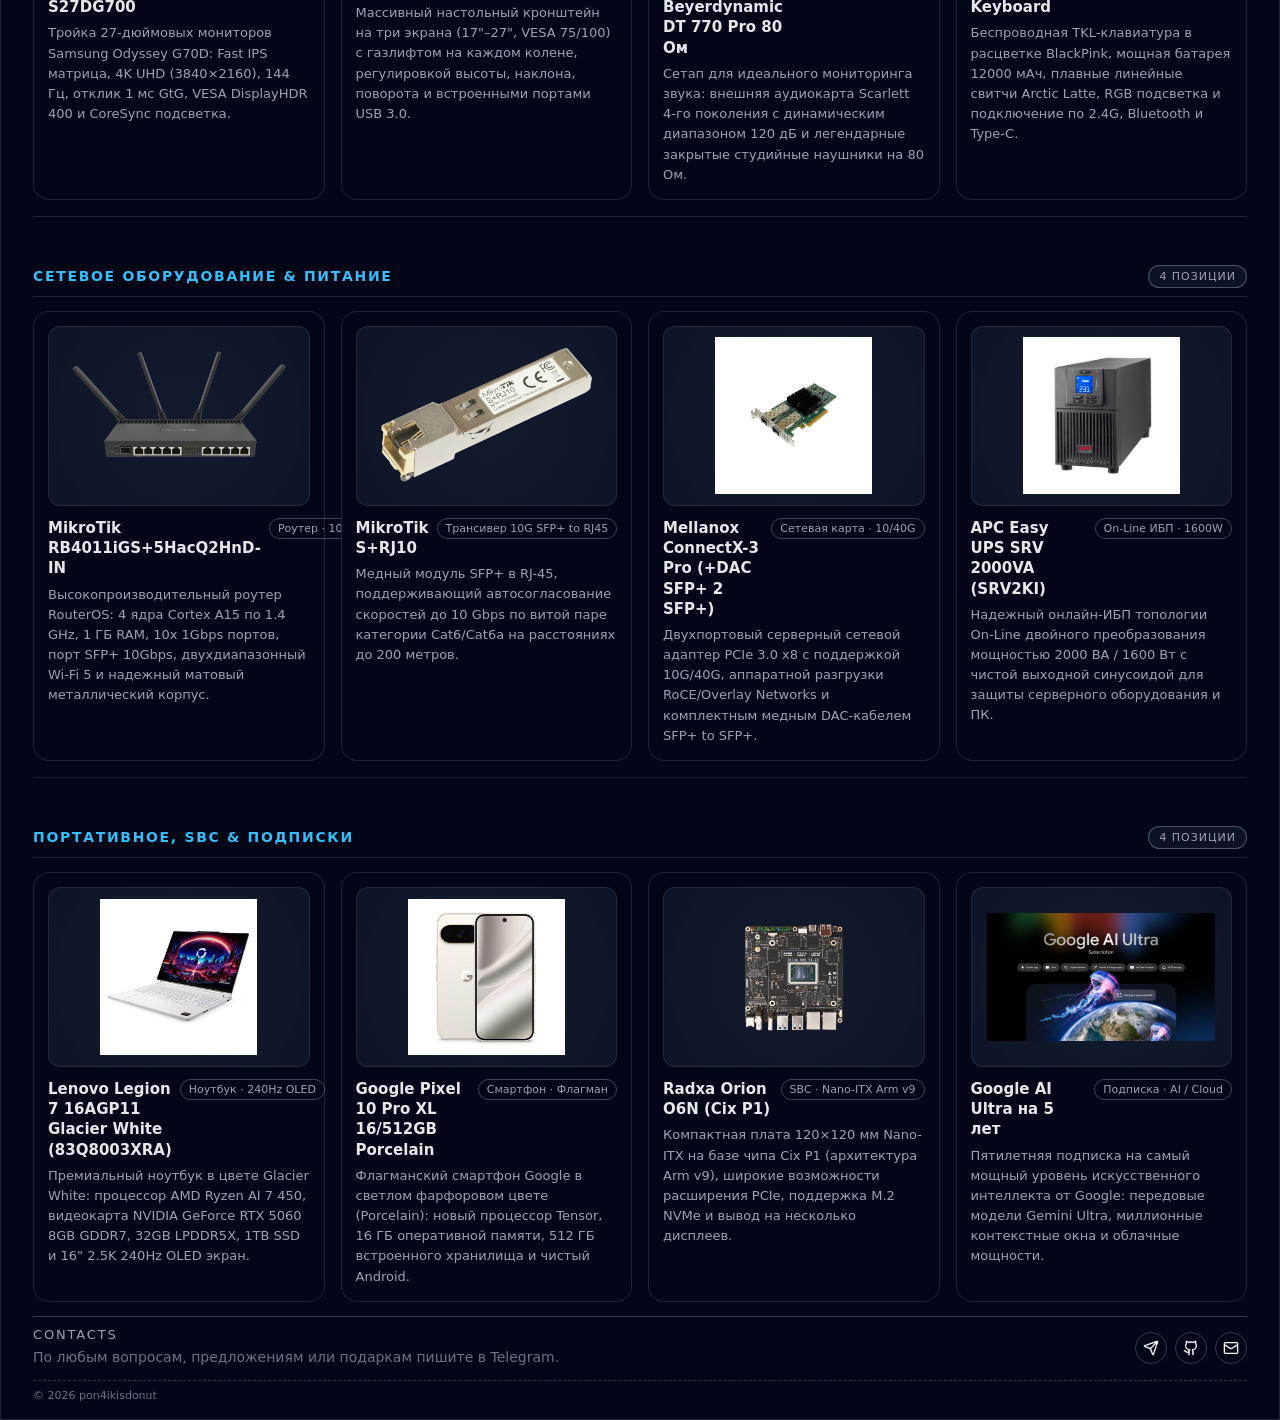
==== commit e9aee12b: "feat: revert to original visual design, retain fixed images and extensionless wishlist url" ====
--- a/wishlist/index.html
+++ b/wishlist/index.html
@@ -6,18 +6,19 @@
     <meta name="viewport" content="width=device-width, initial-scale=1" />
     <meta
       name="description"
-      content="Список желаний pon4ikisdonut: серверные комплектующие, рабочее место и оборудование."
+      content="Список желаний pon4ikisdonut: серверное железо, комплектующие, рабочее место и гаджеты."
     />
-    <meta name="theme-color" content="#0b0e14" />
+    <meta name="theme-color" content="#0d1117" />
     <link rel="icon" href="../favicon.svg" type="image/svg+xml" />
-    <link rel="stylesheet" href="../styles.css?v=200" />
+    <link rel="stylesheet" href="../styles.css?v=105" />
   </head>
   <body>
+    <div class="bg-glow"></div>
+
     <main class="page">
       <div class="shell">
 
-        <!-- Header -->
-        <header class="site-header">
+        <header class="site-header animate-in">
           <div class="identity">
             <a href="/" class="avatar" title="На главную">
               <img src="../ava.jpg" alt="Avatar" class="avatar-img" />
@@ -44,33 +45,24 @@
           </div>
         </header>
 
-        <!-- Navigation -->
-        <nav class="site-nav" aria-label="Main navigation">
-          <a href="/" class="nav-link">Главная</a>
-          <a href="/#about" class="nav-link">О себе</a>
-          <a href="/#projects" class="nav-link">Проекты</a>
-          <a href="/#stack" class="nav-link">Железо &amp; Стек</a>
-          <a href="/wishlist/" class="nav-link active nav-link--accent">Wishlist 🎁</a>
-        </nav>
-
-        <!-- Top Bar with Prominent Contact Button as requested -->
-        <div class="wishlist-top-bar">
+        <!-- Prominent top bar with Contact button as requested -->
+        <div class="wishlist-top-bar animate-in">
           <div class="wishlist-top-info">
-            <div class="wishlist-top-title">// Wishlist &amp; Hardware Targets</div>
+            <div class="wishlist-top-title">Список желаний / Хотелки</div>
             <div class="wishlist-top-sub">
-              Комплектующие для серверной стойки, сборки воркстейшна, апгрейда рабочего места и сетевой инфраструктуры. Если хотите поддержать проект — пишите в Telegram!
+              Железо, серверные комплектующие, девайсы и софт для проектов и рабочего места. Если хотите поддержать или сделать подарок — пишите!
             </div>
           </div>
           <a class="wishlist-contact-btn" href="https://t.me/pon4ikisdonut" target="_blank" rel="noopener">
             <img src="../tg.png" alt="" class="icon--contact" />
-            <span>Связаться со мной (@pon4ikisdonut)</span>
+            <span>Связаться со мной</span>
           </a>
         </div>
 
         <!-- Section 1: Сервер & Комплектующие ПК -->
-        <section class="section" id="server-hardware">
+        <section class="section animate-in" id="workstation-hardware">
           <div class="wishlist-section-header">
-            <h2 class="wishlist-section-title">// 01 · СЕРВЕР &amp; ПК (LGA3647 WORKSTATION)</h2>
+            <h2 class="wishlist-section-title">Сервер &amp; Комплектующие ПК</h2>
             <span class="status-pill">8 позиций</span>
           </div>
           <div class="wishlist-grid">
@@ -84,7 +76,7 @@
                 <span class="wishlist-card-tag">CPU · LGA3647</span>
               </header>
               <p class="wishlist-card-desc">
-                20 ядер / 40 потоков, 2.40 GHz (Turbo до 3.70 GHz), 27.5 MB L3 Cache, TDP 150W. Мощный серверный процессор под компиляцию, OSDev и виртуализацию.
+                20 ядер / 40 потоков, базовая частота 2.40 GHz (Turbo до 3.70 GHz), кэш 27.5 MB L3, TDP 150W. Мощный серверный камень под компиляцию, OSDev и виртуализацию.
               </p>
             </article>
 
@@ -97,7 +89,7 @@
                 <span class="wishlist-card-tag">Материнская плата</span>
               </header>
               <p class="wishlist-card-desc">
-                Серверная плата на чипсете Intel C621: сокет LGA 3647, 8 слотов DDR4 ECC RDIMM/LRDIMM, 4 слота PCIe Gen3 x16, удаленный BMC / IPMI (AST2500).
+                Серверная плата на чипсете Intel C621: сокет LGA3647, 8 слотов DDR4 ECC RDIMM/LRDIMM, 4 слота PCIe Gen3 x16, удаленное управление IPMI 2.0 (ASPEED AST2500).
               </p>
             </article>
 
@@ -110,7 +102,7 @@
                 <span class="wishlist-card-tag">RAM · 6-Channel</span>
               </header>
               <p class="wishlist-card-desc">
-                Комплект регистровой памяти 6 планок по 16 ГБ DDR4-2666 MHz с контролем четности (ECC Registered) для работы в честном 6-канальном режиме платформы C621.
+                Комплект регистровой серверной памяти 6 планок по 16 ГБ DDR4-2666 MHz с контролем четности (ECC Registered) для полной загрузки 6 каналов памяти сокета LGA3647.
               </p>
             </article>
 
@@ -123,7 +115,7 @@
                 <span class="wishlist-card-tag">GPU · 16GB GDDR6</span>
               </header>
               <p class="wishlist-card-desc">
-                Флагманское исполнение Nitro+ от Sapphire: охлаждение Tri-X с тремя вентиляторами на двойных шарикоподшипниках, массивный радиатор и ARGB.
+                Топовое исполнение Nitro+ от Sapphire: охлаждение Tri-X с тремя вентиляторами на двойных шарикоподшипниках, жесткий металлический бэкплейт и ARGB-подсветка.
               </p>
             </article>
 
@@ -136,7 +128,7 @@
                 <span class="wishlist-card-tag">SSD · NVMe M.2</span>
               </header>
               <p class="wishlist-card-desc">
-                Скоростной накопитель PCIe 3.0 x4 с собственной памятью Samsung V-NAND 3-bit MLC, DRAM-буфером LPDDR4 и скоростью чтения до 3500 МБ/с.
+                Проверенный быстрый накопитель PCIe 3.0 x4 с собственной памятью Samsung V-NAND 3-bit MLC, DRAM-буфером LPDDR4 и скоростью чтения до 3500 МБ/с.
               </p>
             </article>
 
@@ -146,10 +138,10 @@
               </div>
               <header class="wishlist-card-header">
                 <h3 class="wishlist-card-title">PCCooler TS700D Black (TS700D-BKNWXX-GL)</h3>
-                <span class="wishlist-card-tag">Кулер · LGA3647</span>
-              </header>
-              <p class="wishlist-card-desc">
-                Двухбашенный кулер с увеличенной медной подошвой под крупные теплораспределительные крышки процессоров LGA3647/4677 и SP3/TR4.
+                <span class="wishlist-card-tag">Кулер · Workstation</span>
+              </header>
+              <p class="wishlist-card-desc">
+                Двухбашенный кулер с увеличенной медной базой под габариты теплораспределительной крышки Intel LGA3647/4677 и AMD TR4/SP3, два ШИМ-вентилятора.
               </p>
             </article>
 
@@ -162,7 +154,7 @@
                 <span class="wishlist-card-tag">БП · 80+ Gold / ATX 3.1</span>
               </header>
               <p class="wishlist-card-desc">
-                Полностью модульный блок питания 850W с сертификатом 80 PLUS Gold, поддержкой стандартов ATX 3.1 и PCIe 5.1 (кабель 12V-2x6) и бесшумным вентилятором.
+                Полностью модульный блок питания мощностью 850W с сертификатом 80 PLUS Gold, поддержкой стандартов ATX 3.1 и PCIe 5.1 (разъем 12V-2x6) и бесшумным вентилятором.
               </p>
             </article>
 
@@ -175,7 +167,7 @@
                 <span class="wishlist-card-tag">Корпус · All Black</span>
               </header>
               <p class="wishlist-card-desc">
-                Компактный строгий черный корпус с перфорированными сетчатыми панелями для отличной циркуляции воздуха и боковым закаленным стеклом.
+                Стильный строгий корпус с перфорированными сетчатыми панелями для максимального продува компонентов, закаленным боковым стеклом и удобным кабель-менеджментом.
               </p>
             </article>
 
@@ -183,9 +175,9 @@
         </section>
 
         <!-- Section 2: Рабочее место, Мониторы & Аудио -->
-        <section class="section" id="workspace-audio">
+        <section class="section animate-in" id="workspace-audio">
           <div class="wishlist-section-header">
-            <h2 class="wishlist-section-title">// 02 · РАБОЧЕЕ МЕСТО, МОНИТОРЫ &amp; АУДИО</h2>
+            <h2 class="wishlist-section-title">Рабочее место, Мониторы &amp; Аудио</h2>
             <span class="status-pill">4 позиции</span>
           </div>
           <div class="wishlist-grid">
@@ -199,7 +191,7 @@
                 <span class="wishlist-card-tag">3× 4K UHD · 144Hz</span>
               </header>
               <p class="wishlist-card-desc">
-                Тройка 27-дюймовых мониторов Samsung Odyssey G70D: матрица Fast IPS, 4K UHD (3840×2160), 144 Гц, 1 мс GtG, VESA DisplayHDR 400.
+                Тройка 27-дюймовых мониторов Samsung Odyssey G70D: Fast IPS матрица, 4K UHD (3840×2160), 144 Гц, отклик 1 мс GtG, VESA DisplayHDR 400 и CoreSync подсветка.
               </p>
             </article>
 
@@ -212,7 +204,7 @@
                 <span class="wishlist-card-tag">Для 3 мониторов · Газлифт</span>
               </header>
               <p class="wishlist-card-desc">
-                Настольный кронштейн на три экрана (17"–27", VESA 75/100) с газлифтом на каждом колене, регулировкой высоты, наклона, поворота и USB 3.0.
+                Массивный настольный кронштейн на три экрана (17"–27", VESA 75/100) с газлифтом на каждом колене, регулировкой высоты, наклона, поворота и встроенными портами USB 3.0.
               </p>
             </article>
 
@@ -226,7 +218,7 @@
                 <span class="wishlist-card-tag">Аудиоинтерфейс + Наушники</span>
               </header>
               <p class="wishlist-card-desc">
-                Студийный аудиотракт: интерфейс Scarlett 4th Gen с динамическим диапазоном 120 дБ + эталонные закрытые студийные наушники на 80 Ом.
+                Сетап для идеального мониторинга звука: внешняя аудиокарта Scarlett 4-го поколения с динамическим диапазоном 120 дБ и легендарные закрытые студийные наушники на 80 Ом.
               </p>
             </article>
 
@@ -239,7 +231,7 @@
                 <span class="wishlist-card-tag">TKL · BlackPink</span>
               </header>
               <p class="wishlist-card-desc">
-                Беспроводная TKL-клавиатура в расцветке BlackPink: батарея 12000 мАч, плавные линейные свитчи Arctic Latte, RGB и 3 режима подключения (2.4G/BT/Type-C).
+                Беспроводная TKL-клавиатура в расцветке BlackPink, мощная батарея 12000 мАч, плавные линейные свитчи Arctic Latte, RGB подсветка и подключение по 2.4G, Bluetooth и Type-C.
               </p>
             </article>
 
@@ -247,9 +239,9 @@
         </section>
 
         <!-- Section 3: Сетевое оборудование & Питание -->
-        <section class="section" id="network-power">
+        <section class="section animate-in" id="network-power">
           <div class="wishlist-section-header">
-            <h2 class="wishlist-section-title">// 03 · СЕТЕВОЕ ОБОРУДОВАНИЕ &amp; ПИТАНИЕ</h2>
+            <h2 class="wishlist-section-title">Сетевое оборудование &amp; Питание</h2>
             <span class="status-pill">4 позиции</span>
           </div>
           <div class="wishlist-grid">
@@ -263,7 +255,7 @@
                 <span class="wishlist-card-tag">Роутер · 10x 1G + 10G SFP+</span>
               </header>
               <p class="wishlist-card-desc">
-                Маршрутизатор RouterOS: 4 ядра Cortex A15 по 1.4 GHz, 1 ГБ RAM, 10x 1Gbps портов, порт SFP+ 10Gbps, двухдиапазонный Wi-Fi 5 и металлический корпус.
+                Высокопроизводительный роутер RouterOS: 4 ядра Cortex A15 по 1.4 GHz, 1 ГБ RAM, 10x 1Gbps портов, порт SFP+ 10Gbps, двухдиапазонный Wi-Fi 5 и надежный матовый металлический корпус.
               </p>
             </article>
 
@@ -276,7 +268,7 @@
                 <span class="wishlist-card-tag">Трансивер 10G SFP+ to RJ45</span>
               </header>
               <p class="wishlist-card-desc">
-                Медный 6-скоростной трансивер SFP+ в RJ-45 (до 10 Gbps) для работы по витой паре категории Cat6/Cat6a на расстояниях до 200 метров.
+                Медный модуль SFP+ в RJ-45, поддерживающий автосогласование скоростей до 10 Gbps по витой паре категории Cat6/Cat6a на расстояниях до 200 метров.
               </p>
             </article>
 
@@ -289,7 +281,7 @@
                 <span class="wishlist-card-tag">Сетевая карта · 10/40G</span>
               </header>
               <p class="wishlist-card-desc">
-                Двухпортовый серверный сетевой адаптер PCIe 3.0 x8 с поддержкой 10G/40G, аппаратной разгрузки RoCE и комплектным прямым медным DAC-кабелем SFP+.
+                Двухпортовый серверный сетевой адаптер PCIe 3.0 x8 с поддержкой 10G/40G, аппаратной разгрузки RoCE/Overlay Networks и комплектным медным DAC-кабелем SFP+ to SFP+.
               </p>
             </article>
 
@@ -302,7 +294,7 @@
                 <span class="wishlist-card-tag">On-Line ИБП · 1600W</span>
               </header>
               <p class="wishlist-card-desc">
-                Онлайн-ИБП топологии On-Line двойного преобразования мощностью 2000 ВА / 1600 Вт с чистой выходной синусоидой для защиты стойки и ПК.
+                Надежный онлайн-ИБП топологии On-Line двойного преобразования мощностью 2000 ВА / 1600 Вт с чистой выходной синусоидой для защиты серверного оборудования и ПК.
               </p>
             </article>
 
@@ -310,9 +302,9 @@
         </section>
 
         <!-- Section 4: Портативное, SBC & Подписки -->
-        <section class="section" id="mobile-sbc">
+        <section class="section animate-in" id="mobile-sbc">
           <div class="wishlist-section-header">
-            <h2 class="wishlist-section-title">// 04 · ПОРТАТИВНОЕ, SBC &amp; ПОДПИСКИ</h2>
+            <h2 class="wishlist-section-title">Портативное, SBC &amp; Подписки</h2>
             <span class="status-pill">4 позиции</span>
           </div>
           <div class="wishlist-grid">
@@ -326,7 +318,7 @@
                 <span class="wishlist-card-tag">Ноутбук · 240Hz OLED</span>
               </header>
               <p class="wishlist-card-desc">
-                Белоснежный флагман: процессор AMD Ryzen AI 7 450, видеокарта NVIDIA GeForce RTX 5060 8GB GDDR7, 32GB LPDDR5X и 16" 2.5K 240Hz OLED дисплей.
+                Премиальный ноутбук в цвете Glacier White: процессор AMD Ryzen AI 7 450, видеокарта NVIDIA GeForce RTX 5060 8GB GDDR7, 32GB LPDDR5X, 1TB SSD и 16" 2.5K 240Hz OLED экран.
               </p>
             </article>
 
@@ -336,10 +328,10 @@
               </div>
               <header class="wishlist-card-header">
                 <h3 class="wishlist-card-title">Google Pixel 10 Pro XL 16/512GB Porcelain</h3>
-                <span class="wishlist-card-tag">Смартфон · Porcelain</span>
-              </header>
-              <p class="wishlist-card-desc">
-                Флагман от Google в светлом фарфоровом исполнении: новый процессор Tensor, 16 ГБ оперативной памяти, 512 ГБ памяти и чистый Android.
+                <span class="wishlist-card-tag">Смартфон · Флагман</span>
+              </header>
+              <p class="wishlist-card-desc">
+                Флагманский смартфон Google в светлом фарфоровом цвете (Porcelain): новый процессор Tensor, 16 ГБ оперативной памяти, 512 ГБ встроенного хранилища и чистый Android.
               </p>
             </article>
 
@@ -352,7 +344,7 @@
                 <span class="wishlist-card-tag">SBC · Nano-ITX Arm v9</span>
               </header>
               <p class="wishlist-card-desc">
-                Компактная плата 120×120 мм Nano-ITX на высокопроизводительном процессоре Cix P1 (Arm v9) с линиями PCIe, разъемами M.2 NVMe и поддержкой нескольких дисплеев.
+                Компактная плата 120×120 мм Nano-ITX на базе чипа Cix P1 (архитектура Arm v9), широкие возможности расширения PCIe, поддержка M.2 NVMe и вывод на несколько дисплеев.
               </p>
             </article>
 
@@ -362,7 +354,7 @@
               </div>
               <header class="wishlist-card-header">
                 <h3 class="wishlist-card-title">Google AI Ultra на 5 лет</h3>
-                <span class="wishlist-card-tag">Подписка · Gemini Ultra</span>
+                <span class="wishlist-card-tag">Подписка · AI / Cloud</span>
               </header>
               <p class="wishlist-card-desc">
                 Пятилетняя подписка на самый мощный уровень искусственного интеллекта от Google: передовые модели Gemini Ultra, миллионные контекстные окна и облачные мощности.
@@ -373,15 +365,15 @@
         </section>
 
         <!-- Footer -->
-        <footer class="site-footer" id="contacts">
+        <footer class="site-footer animate-in" id="contacts">
           <div class="footer-main">
             <div class="footer-left">
-              <div class="footer-title">// Contacts</div>
+              <div class="footer-title">Contacts</div>
               <p class="section-text subtle">
-                По любым вопросам или поддержке проектов пишите в Telegram.
+                По любым вопросам, предложениям или подаркам пишите в Telegram.
               </p>
             </div>
-            <nav class="social-links" aria-label="Social contacts">
+            <nav class="social-links">
               <a href="https://t.me/pon4ikisdonut" target="_blank" rel="noopener" aria-label="Telegram" title="Telegram">
                 <img src="../tg.png" alt="" class="icon icon--social" />
               </a>
@@ -395,7 +387,7 @@
           </div>
           <div class="footer-bottom">
             <span>© <span id="year"></span> pon4ikisdonut</span>
-            <button class="aero-toggle" id="aero-toggle" type="button" aria-pressed="false" aria-label="Включить ретро-стиль" title="Theme toggle">✦</button>
+            <button class="aero-toggle" id="aero-toggle" type="button" aria-pressed="false" aria-label="Включить стиль Windows XP / Frutiger Aero" title="?">✦</button>
           </div>
         </footer>
 
@@ -426,6 +418,7 @@
         });
       })();
     </script>
+
     <script>
       (function () {
         const key = "aero_theme";
@@ -435,6 +428,7 @@
           const setTheme = (enabled) => {
             document.body.classList.toggle("aero-theme", enabled);
             button.setAttribute("aria-pressed", String(enabled));
+            button.setAttribute("aria-label", enabled ? "Вернуть обычный стиль" : "Включить стиль Windows XP / Frutiger Aero");
           };
           setTheme(localStorage.getItem(key) === "1");
           button.addEventListener("click", () => {
--- a/styles.css
+++ b/styles.css
@@ -1,120 +1,112 @@
-/* ==========================================================================
-   pon4ikisdonut.pp.ua — Strict Minimalist Tech Theme (2017-2019 Style)
-   ========================================================================== */
-
 :root {
-  --bg-page: #0b0e14;
-  --bg-shell: #10141d;
-  --bg-card: #151b26;
-  --bg-card-hover: #1a2230;
-  --bg-subtle: #1c2433;
-  --border-subtle: #202736;
-  --border-card: #283144;
-  --border-hover: #3d4a63;
-  --accent: #58a6ff;
-  --accent-hover: #79c0ff;
-  --accent-soft: rgba(88, 166, 255, 0.1);
-  --success: #3fb950;
-  --danger: #f85149;
-  --text-main: #f0f3f6;
-  --text-soft: #8b949e;
-  --text-muted: #6e7681;
-  --font-sans: -apple-system, BlinkMacSystemFont, "Segoe UI", "Roboto", "Inter", "Helvetica Neue", sans-serif;
-  --font-mono: "JetBrains Mono", SFMono-Regular, "SF Mono", Menlo, Consolas, "Liberation Mono", monospace;
-  --radius-xs: 4px;
-  --radius-sm: 6px;
-  --radius-md: 8px;
-  --radius-lg: 12px;
-  --shadow-card: 0 4px 12px rgba(0, 0, 0, 0.25);
-  --shadow-hover: 0 8px 24px rgba(0, 0, 0, 0.35);
-}
-
-*, *::before, *::after {
+  --bg: #020617;
+  --bg-elevated: #020817;
+  --bg-card: #020617;
+  --bg-soft: #020617;
+  --border-subtle: rgba(148, 163, 184, 0.35);
+  --border-strong: rgba(148, 163, 184, 0.6);
+  --accent: #38bdf8;
+  --accent-soft: rgba(56, 189, 248, 0.08);
+  --accent-strong: #0ea5e9;
+  --text: #e5e7eb;
+  --text-soft: #9ca3af;
+  --text-softer: #6b7280;
+  --danger: #ef4444;
+  --success: #22c55e;
+  --radius-lg: 20px;
+  --radius-xl: 26px;
+  --shadow-soft: 0 24px 80px rgba(15, 23, 42, 0.9);
+}
+
+*,
+*::before,
+*::after {
   box-sizing: border-box;
 }
 
-html {
-  scroll-behavior: smooth;
-}
-
+html,
 body {
   margin: 0;
   padding: 0;
+}
+
+body {
   min-height: 100vh;
-  font-family: var(--font-sans);
-  background-color: var(--bg-page);
-  color: var(--text-main);
-  line-height: 1.6;
+  font-family: system-ui, -apple-system, BlinkMacSystemFont, "Inter", sans-serif;
+  background-color: #0d1117;
+  color: var(--text);
   -webkit-font-smoothing: antialiased;
-  -moz-osx-font-smoothing: grayscale;
-}
-
-/* Base link reset */
-a {
-  color: var(--accent);
-  text-decoration: none;
-  transition: color 0.15s ease, border-color 0.15s ease;
-}
-
-a:hover {
-  color: var(--accent-hover);
-}
-
-/* Subtle background accent (strict, non-distracting) */
+}
+
 .bg-glow {
-  display: none;
-}
-
-/* Page container */
+  position: fixed;
+  top: 0;
+  left: 0;
+  width: 100%;
+  height: 100%;
+  background: radial-gradient(circle at 50% -20%, rgba(56, 189, 248, 0.08), transparent 70%);
+  pointer-events: none;
+  z-index: -1;
+  animation: pulseGlow 8s ease-in-out infinite alternate;
+}
+
+@keyframes pulseGlow {
+  0% { opacity: 0.5; transform: scale(1); }
+  100% { opacity: 1; transform: scale(1.1); }
+}
+
+@keyframes fadeInUp {
+  from {
+    opacity: 0;
+    transform: translateY(15px);
+  }
+  to {
+    opacity: 1;
+    transform: translateY(0);
+  }
+}
+
+.animate-in {
+  animation: fadeInUp 0.7s cubic-bezier(0.2, 0.8, 0.2, 1) both;
+}
+
+.site-header.animate-in { animation-delay: 0.1s; }
+#about.animate-in { animation-delay: 0.2s; }
+#projects.animate-in { animation-delay: 0.3s; }
+#stack.animate-in { animation-delay: 0.4s; }
+#contacts.animate-in { animation-delay: 0.5s; }
+
 .page {
   min-height: 100vh;
-  display: flex;
-  flex-direction: column;
-  padding: 24px 16px 48px;
-}
-
-@media (min-width: 768px) {
-  .page {
-    padding: 40px 20px 64px;
-  }
 }
 
 .shell {
   width: 100%;
-  max-width: 900px;
-  margin: 0 auto;
+  max-width: none;
+  min-height: 100vh;
   display: flex;
   flex-direction: column;
-  background-color: var(--bg-shell);
-  border: 1px solid var(--border-subtle);
-  border-radius: var(--radius-lg);
-  box-shadow: 0 12px 36px rgba(0, 0, 0, 0.35);
-  padding: 24px 20px;
+  background-color: #020617;
+  border-radius: 0;
+  border: 1px solid rgba(31, 41, 55, 0.9);
+  box-shadow: none;
+  padding: 20px 16px 14px;
+  backdrop-filter: blur(22px);
 }
 
 @media (min-width: 768px) {
   .shell {
-    padding: 32px 36px;
-  }
-}
-
-/* ==========================================================================
-   Header & Identity
-   ========================================================================== */
+    padding: 22px 32px 16px;
+  }
+}
+
 .site-header {
   display: flex;
-  flex-direction: column;
+  align-items: center;
+  justify-content: space-between;
   gap: 16px;
-  padding-bottom: 20px;
-  border-bottom: 1px solid var(--border-subtle);
-}
-
-@media (min-width: 640px) {
-  .site-header {
-    flex-direction: row;
-    align-items: center;
-    justify-content: space-between;
-  }
+  padding-bottom: 16px;
+  border-bottom: 1px solid rgba(148, 163, 184, 0.32);
 }
 
 .identity {
@@ -124,16 +116,14 @@
 }
 
 .avatar {
-  width: 52px;
-  height: 52px;
-  border-radius: 50%;
-  border: 1px solid var(--border-card);
-  background-color: var(--bg-subtle);
+  width: 56px;
+  height: 56px;
+  border-radius: 999px;
+  background: #111827;
   display: inline-flex;
   align-items: center;
   justify-content: center;
   overflow: hidden;
-  flex-shrink: 0;
 }
 
 .avatar-img {
@@ -142,281 +132,1180 @@
   object-fit: cover;
 }
 
+.avatar::after {
+  content: none;
+}
+
 .identity-text {
   display: flex;
   flex-direction: column;
-  gap: 3px;
+  gap: 4px;
 }
 
 .nickname {
-  font-family: var(--font-mono);
-  font-size: 18px;
-  font-weight: 700;
-  letter-spacing: -0.01em;
-  color: var(--text-main);
+  font-size: 20px;
+  letter-spacing: 0.06em;
+  text-transform: uppercase;
 }
 
 .status-line {
   display: flex;
-  align-items: center;
-  gap: 8px;
   flex-wrap: wrap;
+  gap: 6px;
 }
 
 .status-pill {
-  display: inline-flex;
-  align-items: center;
-  padding: 2px 8px;
-  border-radius: var(--radius-sm);
-  background: var(--bg-subtle);
-  border: 1px solid var(--border-card);
+  padding: 4px 10px;
+  border-radius: 999px;
+  background: rgba(15, 23, 42, 0.8);
+  border: 1px solid rgba(148, 163, 184, 0.45);
   color: var(--text-soft);
-  font-family: var(--font-mono);
   font-size: 11px;
-  font-weight: 500;
+  letter-spacing: 0.09em;
   text-transform: uppercase;
-  letter-spacing: 0.04em;
 }
 
 .status-pill--link {
-  color: var(--accent);
-  border-color: rgba(88, 166, 255, 0.3);
-  background: var(--accent-soft);
-  transition: all 0.15s ease;
+  text-decoration: none;
+  cursor: pointer;
+  transition: border-color 0.15s ease, color 0.15s ease, background-color 0.15s ease, transform 0.15s ease;
 }
 
 .status-pill--link:hover {
+  border-color: var(--accent);
   color: #fff;
-  background: var(--accent);
-  border-color: var(--accent);
-}
-
-.header-right {
-  display: flex;
-  align-items: center;
-  gap: 16px;
+  background-color: rgba(56, 189, 248, 0.15);
+  transform: translateY(-1px);
+}
+
+.status-block {
+  display: flex;
+  flex-direction: column;
+  align-items: flex-end;
+  gap: 2px;
   font-size: 12px;
 }
 
-.status-block {
-  display: flex;
-  flex-direction: column;
-  align-items: flex-start;
-  gap: 2px;
-}
-
-@media (min-width: 640px) {
-  .status-block {
-    align-items: flex-end;
-  }
-}
-
 .status-indicator {
-  display: inline-flex;
+  display: flex;
   align-items: center;
   gap: 6px;
-  color: var(--text-muted);
-  font-size: 11px;
-  font-family: var(--font-mono);
+  color: var(--text-soft);
 }
 
 .status-indicator .dot {
-  width: 7px;
-  height: 7px;
-  border-radius: 50%;
-  background-color: var(--success);
-  box-shadow: 0 0 6px rgba(63, 185, 80, 0.4);
+  width: 9px;
+  height: 9px;
+  border-radius: 999px;
+  background-color: #22c55e;
 }
 
 .status-time {
-  font-family: var(--font-mono);
-  color: var(--text-main);
+  font-family: "JetBrains Mono", ui-monospace, Menlo, Monaco, Consolas, "Liberation Mono",
+    "Courier New", monospace;
+  color: var(--text);
+}
+
+.section {
+  padding-top: 20px;
+  margin-top: 16px;
+  border-top: 1px solid rgba(31, 41, 55, 0.9);
+}
+
+.section:last-of-type {
+  border-bottom: none;
+}
+
+.section-title {
+  margin: 0 0 8px;
   font-size: 12px;
-  font-weight: 600;
-}
-
-/* ==========================================================================
-   Navigation Bar (Strict & Clean)
-   ========================================================================== */
-.site-nav {
-  display: flex;
-  align-items: center;
-  gap: 8px;
-  flex-wrap: wrap;
-  padding-top: 14px;
-  margin-bottom: 8px;
-}
-
-.nav-link {
-  display: inline-flex;
-  align-items: center;
-  gap: 6px;
-  padding: 5px 12px;
-  border-radius: var(--radius-sm);
-  background: transparent;
-  border: 1px solid transparent;
+  letter-spacing: 0.16em;
+  text-transform: uppercase;
   color: var(--text-soft);
-  font-size: 13px;
-  font-weight: 500;
-  transition: all 0.15s ease;
-}
-
-.nav-link:hover {
-  color: var(--text-main);
-  background: var(--bg-card);
-  border-color: var(--border-card);
-}
-
-.nav-link.active {
-  color: var(--text-main);
-  background: var(--bg-card);
-  border-color: var(--border-card);
-  font-weight: 600;
-}
-
-.nav-link--accent {
-  color: var(--accent);
-  background: var(--accent-soft);
-  border-color: rgba(88, 166, 255, 0.25);
-}
-
-.nav-link--accent:hover {
-  background: var(--accent);
-  color: #fff;
-  border-color: var(--accent);
-}
-
-/* ==========================================================================
-   Sections & Layout
-   ========================================================================== */
-.section {
-  padding-top: 24px;
-  margin-top: 20px;
-  border-top: 1px solid var(--border-subtle);
-}
-
-.section-header-row {
-  display: flex;
-  align-items: center;
-  justify-content: space-between;
-  margin-bottom: 12px;
-}
-
-.section-title {
-  margin: 0 0 12px;
-  font-family: var(--font-mono);
-  font-size: 12px;
-  font-weight: 600;
-  letter-spacing: 0.1em;
-  text-transform: uppercase;
-  color: var(--text-muted);
 }
 
 .section-body {
   display: flex;
   flex-direction: column;
   gap: 12px;
+}
+
+.two-cols {
+  display: grid;
+  grid-template-columns: minmax(0, 1.1fr) minmax(0, 2fr);
+  gap: 16px;
+}
+
+@media (max-width: 700px) {
+  .two-cols {
+    grid-template-columns: minmax(0, 1fr);
+  }
 }
 
 .section-text {
   margin: 0;
   font-size: 14px;
-  line-height: 1.65;
-  color: var(--text-main);
+  line-height: 1.7;
 }
 
 .section-text.subtle {
+  color: var(--text-softer);
+}
+
+.chips {
+  display: flex;
+  flex-wrap: wrap;
+  gap: 8px;
+  flex-shrink: 0;
+}
+
+.chip {
+  display: inline-flex;
+  align-items: center;
+  justify-content: center;
+  padding: 4px 10px;
+  border-radius: 999px;
+  border: 1px solid rgba(75, 85, 99, 0.9);
+  background-color: transparent;
+  font-size: 11px;
+  color: var(--text);
+  letter-spacing: 0.06em;
+  text-transform: uppercase;
+}
+
+.projects-grid {
+  display: grid;
+  grid-template-columns: repeat(2, minmax(0, 1fr));
+  gap: 12px;
+}
+
+@media (max-width: 860px) {
+  .projects-grid {
+    grid-template-columns: minmax(0, 1fr);
+  }
+}
+
+.project-card {
+  border-radius: 16px;
+  border: 1px solid rgba(31, 41, 55, 0.9);
+  background-color: #020617;
+  padding: 12px 12px 10px;
+}
+
+.project-header {
+  display: flex;
+  align-items: center;
+  justify-content: space-between;
+  gap: 8px;
+  margin-bottom: 6px;
+}
+
+.project-title {
+  margin: 0;
+  font-size: 15px;
+}
+
+.project-title a {
+  color: var(--text);
+  text-decoration: none;
+}
+
+.project-title a:hover {
+  color: var(--accent-strong);
+}
+
+.project-tag {
+  font-size: 11px;
+  color: var(--text-soft);
+  border-radius: 999px;
+  border: 1px solid rgba(148, 163, 184, 0.5);
+  padding: 3px 8px;
+}
+
+.project-text {
+  margin: 0;
+  font-size: 13px;
+  line-height: 1.6;
+}
+
+.project-text + .project-text {
+  margin-top: 4px;
+}
+
+.project-text.subtle {
+  color: var(--text-softer);
+}
+
+.project-actions {
+  margin-top: 8px;
+  display: flex;
+  gap: 6px;
+  flex-wrap: wrap;
+}
+
+.project-button {
+  display: inline-flex;
+  align-items: center;
+  justify-content: center;
+  gap: 6px;
+  padding: 6px 12px;
+  border-radius: 999px;
+  border: 1px solid rgba(55, 65, 81, 0.9);
+  background-color: transparent;
+  color: var(--text);
+  font-size: 12px;
+  text-decoration: none;
+}
+
+.project-button:hover {
+  border-color: var(--accent-strong);
+  background-color: rgba(15, 23, 42, 0.9);
+}
+
+.hardware-grid {
+  display: grid;
+  grid-template-columns: repeat(2, minmax(0, 1fr));
+  gap: 10px;
+}
+
+@media (max-width: 860px) {
+  .hardware-grid {
+    grid-template-columns: minmax(0, 1fr);
+  }
+}
+
+.hardware-item {
+  position: relative;
+  border-radius: 14px;
+  border: 1px solid rgba(31, 41, 55, 0.9);
+  background-color: #020617;
+  padding: 8px 10px 8px;
+}
+
+.hardware-item summary, 
+.hw-summary-mock {
+  display: flex;
+  align-items: baseline;
+  justify-content: space-between;
+  gap: 8px;
+  list-style: none;
+  cursor: pointer;
+}
+
+.hardware-item summary::-webkit-details-marker {
+  display: none;
+}
+
+.hardware-item[open] {
+  border-color: rgba(56, 189, 248, 0.7);
+}
+
+.hw-title {
+  font-size: 13px;
+  font-weight: 600;
+}
+
+.hw-meta {
+  font-size: 11px;
+  color: var(--text-soft);
+}
+
+.hw-body {
+  margin-top: 6px;
+}
+
+.hw-body ul {
+  margin: 0;
+  padding-left: 17px;
+  font-size: 12px;
+  color: var(--text-softer);
+  line-height: 1.5;
+}
+
+.dot {
+  width: 9px;
+  height: 9px;
+  border-radius: 999px;
+}
+
+.site-footer {
+  padding-top: 14px;
+  margin-top: auto;
+  display: flex;
+  flex-direction: column;
+  gap: 10px;
+}
+
+.footer-main {
+  display: flex;
+  justify-content: space-between;
+  align-items: center;
+  gap: 16px;
+  border-top: 1px solid rgba(148, 163, 184, 0.32);
+  padding-top: 10px;
+}
+
+.footer-left {
+  max-width: 60%;
+}
+
+.footer-title {
+  font-size: 13px;
+  letter-spacing: 0.14em;
+  text-transform: uppercase;
+  color: var(--text-soft);
+  margin-bottom: 4px;
+}
+
+.social-links {
+  display: flex;
+  flex-wrap: wrap;
+  gap: 8px;
+  align-items: center;
+}
+
+.social-links a {
+  display: inline-flex;
+  align-items: center;
+  justify-content: center;
+  width: 32px;
+  height: 32px;
+  padding: 0;
+  border-radius: 999px;
+  border: 1px solid rgba(55, 65, 81, 0.9);
+  background-color: transparent;
+  color: var(--text);
+  text-decoration: none;
+  transition: background-color 0.14s ease, border-color 0.14s ease, color 0.14s ease;
+}
+
+.social-links a:hover {
+  border-color: var(--accent-strong);
+  background-color: rgba(15, 23, 42, 0.9);
+}
+
+.icon {
+  display: block;
+}
+
+.about-content {
+  display: flex;
+  align-items: center;
+  gap: 16px;
+}
+
+@media (max-width: 700px) {
+  .about-content {
+    flex-direction: column;
+    align-items: flex-start;
+  }
+}
+
+.icon--social {
+  width: 16px;
+  height: 16px;
+  object-fit: contain;
+}
+
+.icon--external {
+  width: 11px;
+  height: 11px;
+}
+
+.icon--chip {
+  width: 16px;
+  height: 16px;
+}
+
+.icon:not(.avatar-img) {
+  filter: invert(1);
+}
+
+.footer-bottom {
+  display: flex;
+  justify-content: space-between;
+  align-items: center;
+  flex-wrap: wrap;
+  gap: 8px;
+  border-top: 1px dashed rgba(148, 163, 184, 0.32);
+  padding-top: 8px;
+  font-size: 11px;
+  color: var(--text-softer);
+}
+
+@media (max-width: 700px) {
+  .site-header {
+    flex-direction: column;
+    align-items: flex-start;
+  }
+
+  .footer-main {
+    flex-direction: column;
+  }
+
+  .footer-left {
+    max-width: 100%;
+  }
+}
+
+a {
+  color: var(--accent);
+}
+
+a:hover {
+  color: var(--accent-strong);
+}
+
+/* ==========================================================================
+   ОФОРМЛЕНИЕ ДЛЯ МЁРТВОГО ЖЕЛЕЗА (.hw-dead)
+   ========================================================================== */
+
+.hardware-item.hw-dead {
+  background-color: #1e293b !important; /* Насыщенный темно-серый Slate-800 */
+  border: 1px solid #ef4444 !important;  /* Четкая красная рамка */
+  overflow: hidden;                      /* Обрезает вылезающий за края градиент */
+  user-select: none;
+  cursor: not-allowed;
+}
+
+/* Затеняем и слегка блюрим внутренности, чтобы создать эффект "неактивности" */
+.hardware-item.hw-dead .hw-summary-mock,
+.hardware-item.hw-dead .hw-body {
+  opacity: 0.12;
+  filter: blur(0.8px);
+}
+
+/* 
+   Адаптивная диагональная полоса через градиент. 
+   linear-gradient(to bottom right) рассчитывает математическую диагональ САМ.
+   Линия всегда будет идти строго из угла в угол, при любых размерах плашки.
+*/
+.hardware-item.hw-dead::before {
+  content: "";
+  position: absolute;
+  top: 0;
+  left: 0;
+  width: 100%;
+  height: 100%;
+  /* 
+     Делаем прозрачный градиент, где ровно по центру (от 49% до 51%) 
+     отрисовывается сплошная красная полоса толщиной в пару пикселей.
+  */
+  background: linear-gradient(
+    to bottom right,
+    transparent 49%,
+    #ef4444 49.5%,
+    #ef4444 50.5%,
+    transparent 51%
+  );
+  pointer-events: none;
+  z-index: 2;
+}
+
+.hardware-item.hw-dead::after {
+  content: attr(data-dead-label);
+  position: absolute;
+  top: 50%;
+  left: 50%;
+  transform: translate(-50%, -50%) rotate(-8deg); 
+  background-color: #ef4444;
+  color: #ffffff;
+  font-size: 13px;
+  font-weight: 900;
+  letter-spacing: 0.18em;
+  padding: 4px 14px;
+  border-radius: 4px;
+  border: 1px solid rgba(255, 255, 255, 0.35);
+  box-shadow: 0 4px 20px rgba(0, 0, 0, 0.7);
+  z-index: 3;
+  white-space: nowrap;
+}
+
+.badge-moved {
+  color: #fbbf24;
+  font-size: 11px;
+}
+
+.badge-update {
+  color: var(--accent);
+  font-size: 11px;
+}
+
+.badge-subtle {
+  color: #f87171;
+}
+
+.header-right {
+  display: flex;
+  align-items: flex-end;
+  gap: 14px;
+}
+
+@media (max-width: 700px) {
+  .header-right {
+    flex-direction: column;
+    align-items: stretch;
+    gap: 10px;
+    width: 100%;
+  }
+}
+
+/* Crossed-out GPU in server spec */
+.hw-dead-gpu {
+  text-decoration: line-through;
+  text-decoration-color: #ef4444;
+  color: var(--text-softer);
+  opacity: 0.7;
+}
+
+.lang-switch {
+  position: relative;
+  z-index: 30;
+}
+
+.lang-btn {
+  display: flex;
+  align-items: center;
+  gap: 5px;
+  min-width: 0;
+  justify-content: space-between;
+  padding: 4px 8px;
+  border-radius: 6px;
+  border: 1px solid rgba(56, 189, 248, 0.28);
+  background: rgba(2, 6, 23, 0.86);
+  color: var(--text);
+  font-family: "JetBrains Mono", ui-monospace, Menlo, Monaco, Consolas, monospace, "Noto Sans SC", "Microsoft YaHei", sans-serif;
+  font-size: 10px;
+  font-weight: 600;
+  letter-spacing: 0.04em;
+  cursor: pointer;
+  transition: border-color 0.15s ease, color 0.15s ease, background-color 0.15s ease;
+}
+
+.lang-btn::before {
+  content: "LANG";
+  color: var(--accent);
+  font-size: 8px;
+  letter-spacing: 0.12em;
+}
+
+.lang-btn:hover {
+  border-color: var(--accent-strong);
+  color: var(--text);
+  background: rgba(14, 165, 233, 0.1);
+}
+
+.lang-btn svg {
+  transition: transform 0.15s ease;
+  flex-shrink: 0;
+}
+
+.lang-switch.open .lang-btn svg {
+  transform: rotate(180deg);
+}
+
+.lang-menu {
+  position: absolute;
+  bottom: calc(100% + 6px);
+  top: auto;
+  right: 0;
+  min-width: 120px;
+  margin: 0;
+  padding: 5px;
+  list-style: none;
+  border-radius: 10px;
+  border: 1px solid rgba(56, 189, 248, 0.3);
+  background: #060d1e;
+  box-shadow: 0 12px 32px rgba(0, 0, 0, 0.6);
+  backdrop-filter: blur(16px);
+  display: none;
+  z-index: 20;
+}
+
+.lang-switch.open .lang-menu {
+  display: block;
+}
+
+.lang-menu li {
+  display: flex;
+  align-items: center;
+  gap: 8px;
+  padding: 7px 9px;
+  font-family: "JetBrains Mono", ui-monospace, Menlo, Monaco, Consolas, monospace, "Noto Sans SC", "Microsoft YaHei", sans-serif;
+  font-size: 11px;
+  color: var(--text-soft);
+  border-radius: 6px;
+  cursor: pointer;
+  transition: background-color 0.12s ease, color 0.12s ease;
+}
+
+.lang-menu li::before {
+  content: ">";
+  color: var(--accent);
+  opacity: 0;
+}
+
+.lang-menu li:hover,
+.lang-menu li.active {
+  background: rgba(56, 189, 248, 0.12);
+  color: var(--accent);
+}
+
+.lang-menu li:hover::before,
+.lang-menu li.active::before {
+  opacity: 1;
+}
+
+.lang-menu li.active {
+  font-weight: 600;
+}
+
+.music-player {
+  width: min(340px, 100%);
+  display: flex;
+  flex-direction: column;
+  gap: 6px;
+  padding: 8px 10px;
+  border-radius: 10px;
+  border: 1px solid rgba(56, 189, 248, 0.28);
+  background: linear-gradient(135deg, rgba(7, 18, 40, 0.98), rgba(2, 6, 23, 0.96));
+  box-shadow:
+    inset 0 1px 0 rgba(255, 255, 255, 0.04),
+    0 8px 24px rgba(0, 0, 0, 0.35);
+  backdrop-filter: blur(16px);
+  font-family: "JetBrains Mono", ui-monospace, Menlo, Monaco, Consolas, monospace;
+}
+
+.mp-topline,
+.mp-main,
+.mp-time-row,
+.mp-volume {
+  display: flex;
+  align-items: center;
+}
+
+.mp-topline {
+  justify-content: space-between;
+}
+
+.mp-label {
+  color: var(--accent);
+  font-size: 9px;
+  letter-spacing: 0.15em;
+}
+
+.mp-toggle-playlist,
+.mp-btn,
+.mp-mute-btn {
+  border: 0;
+  padding: 0;
+  color: var(--text-soft);
+  background: transparent;
+  cursor: pointer;
+  font: inherit;
+  font-size: 10px;
+  transition: color 0.15s ease;
+}
+
+.mp-toggle-playlist:hover,
+.mp-btn:hover,
+.mp-mute-btn:hover {
+  color: var(--accent);
+}
+
+.mp-main {
+  gap: 8px;
+}
+
+.mp-btn {
+  padding: 4px;
+  letter-spacing: -2px;
+  flex-shrink: 0;
+}
+
+.mp-btn-play {
+  flex: 0 0 24px;
+  width: 24px;
+  height: 24px;
+  display: grid;
+  place-items: center;
+  padding: 0;
+  border-radius: 50%;
+  border: 1px solid rgba(56, 189, 248, 0.45);
+  background: rgba(14, 165, 233, 0.13);
+  color: var(--accent);
+  cursor: pointer;
+  transition: background-color 0.15s ease, box-shadow 0.15s ease;
+}
+
+.mp-btn-play:hover {
+  background: rgba(14, 165, 233, 0.25);
+  box-shadow: 0 0 12px rgba(56, 189, 248, 0.25);
+}
+
+.mp-btn-play svg {
+  width: 9px;
+  height: 9px;
+}
+
+.mp-track-info {
+  min-width: 0;
+  max-width: 88px;
+  display: flex;
+  flex-direction: column;
+  gap: 2px;
+  overflow: hidden;
+}
+
+.mp-track-name {
+  overflow: hidden;
+  text-overflow: ellipsis;
+  white-space: nowrap;
+  font-size: 11px;
+  color: var(--text);
+}
+
+.mp-track-artist {
+  overflow: hidden;
+  text-overflow: ellipsis;
+  white-space: nowrap;
+  color: var(--text-softer);
+  font-size: 9px;
+}
+
+.mp-timeline {
+  flex: 1;
+  min-width: 60px;
+  display: flex;
+  flex-direction: column;
+  gap: 2px;
+}
+
+.mp-progress,
+.mp-vol-slider {
+  -webkit-appearance: none;
+  appearance: none;
+  width: 100%;
+  height: 3px;
+  cursor: pointer;
+  margin: 0;
+  background: rgba(148, 163, 184, 0.25);
+  border-radius: 999px;
+  outline: none;
+}
+
+.mp-progress::-webkit-slider-runnable-track,
+.mp-vol-slider::-webkit-slider-runnable-track {
+  height: 3px;
+  border-radius: 999px;
+  background: rgba(148, 163, 184, 0.25);
+}
+
+.mp-progress::-moz-range-track,
+.mp-vol-slider::-moz-range-track {
+  height: 3px;
+  border-radius: 999px;
+  background: rgba(148, 163, 184, 0.25);
+}
+
+.mp-progress::-moz-range-progress,
+.mp-vol-slider::-moz-range-progress {
+  height: 3px;
+  border-radius: 999px;
+  background: var(--accent);
+}
+
+.mp-progress::-webkit-slider-thumb,
+.mp-vol-slider::-webkit-slider-thumb {
+  -webkit-appearance: none;
+  appearance: none;
+  width: 10px;
+  height: 10px;
+  margin-top: -3.5px;
+  border-radius: 999px;
+  background: var(--accent);
+  border: 1px solid rgba(2, 6, 23, 0.8);
+  box-shadow: 0 0 6px rgba(56, 189, 248, 0.5);
+  transition: box-shadow 0.15s ease, transform 0.15s ease;
+}
+
+.mp-progress::-moz-range-thumb,
+.mp-vol-slider::-moz-range-thumb {
+  width: 10px;
+  height: 10px;
+  border-radius: 999px;
+  background: var(--accent);
+  border: 1px solid rgba(2, 6, 23, 0.8);
+  box-shadow: 0 0 6px rgba(56, 189, 248, 0.5);
+  transition: box-shadow 0.15s ease, transform 0.15s ease;
+}
+
+.mp-progress:hover::-webkit-slider-thumb,
+.mp-vol-slider:hover::-webkit-slider-thumb {
+  transform: scale(1.15);
+  box-shadow: 0 0 10px rgba(56, 189, 248, 0.8);
+}
+
+.mp-progress:hover::-moz-range-thumb,
+.mp-vol-slider:hover::-moz-range-thumb {
+  transform: scale(1.15);
+  box-shadow: 0 0 10px rgba(56, 189, 248, 0.8);
+}
+
+.mp-time-row {
+  justify-content: space-between;
+  color: var(--text-softer);
+  font-size: 9px;
+}
+
+.mp-volume {
+  gap: 4px;
+  flex-shrink: 0;
+  width: 46px;
+}
+
+.mp-vol-slider {
+  width: 32px;
+}
+
+.mp-playlist {
+  max-height: 190px;
+  overflow: auto;
+  padding-top: 7px;
+  border-top: 1px solid rgba(148, 163, 184, 0.17);
+}
+
+.mp-queue-track {
+  display: block;
+  width: 100%;
+  padding: 7px 8px;
+  border: 0;
+  border-radius: 5px;
+  background: transparent;
+  color: var(--text-soft);
+  cursor: pointer;
+  font: 10px "JetBrains Mono", ui-monospace, Menlo, Monaco, Consolas, monospace;
+  text-align: left;
+  overflow: hidden;
+  text-overflow: ellipsis;
+  white-space: nowrap;
+}
+
+.mp-queue-track:hover,
+.mp-queue-track.is-current {
+  color: var(--accent);
+  background: rgba(56, 189, 248, 0.09);
+}
+
+.mp-queue-track.is-current::before {
+  content: "\25B6 ";
+}
+
+.is-empty .mp-btn,
+.is-empty .mp-btn-play {
+  opacity: 0.4;
+  pointer-events: none;
+}
+
+@media (max-width: 700px) {
+  .music-player {
+    width: 100%;
+  }
+
+  .mp-track-info {
+    max-width: none;
+    flex: 1;
+  }
+
+  .mp-main {
+    flex-wrap: wrap;
+  }
+
+  .mp-timeline {
+    flex-basis: 100%;
+    order: 1;
+  }
+
+  .mp-volume {
+    order: 2;
+  }
+}
+
+@media (max-width: 400px) {
+  .mp-track-name {
+    max-width: 80px;
+  }
+}
+
+.lang-menu {
+  position: absolute;
+  bottom: calc(100% + 6px);
+  top: auto;
+  right: 0;
+}
+
+.mp-btn-play svg { display: none; }
+.mp-btn-play svg.mp-icon-play { display: block; }
+.music-player.is-playing .mp-icon-play { display: none; }
+.music-player.is-playing .mp-icon-pause { display: block; }
+
+/* Music player is temporarily disabled. */
+.music-player {
+  display: none !important;
+}
+
+.cn-notice {
+  position: fixed;
+  left: max(16px, env(safe-area-inset-left));
+  bottom: max(16px, env(safe-area-inset-bottom));
+  z-index: 100;
+  display: flex;
+  align-items: flex-start;
+  gap: 10px;
+  width: min(360px, calc(100vw - 32px));
+  padding: 12px 12px 12px 14px;
+  border: 1px solid rgba(248, 113, 113, .55);
+  border-radius: 12px;
+  background: rgba(15, 8, 10, .96);
+  box-shadow: 0 12px 32px rgba(0, 0, 0, .45);
+  color: #fee2e2;
+  font: 13px/1.45 system-ui, -apple-system, BlinkMacSystemFont, "Noto Sans SC", "Microsoft YaHei", sans-serif;
+}
+
+.cn-notice[hidden] { display: none; }
+.cn-notice__text { flex: 1; }
+.cn-notice__close {
+  width: 24px;
+  height: 24px;
+  margin: -3px -3px 0 0;
+  border: 0;
+  border-radius: 6px;
+  background: transparent;
+  color: #fca5a5;
+  cursor: pointer;
+  font-size: 22px;
+  line-height: 1;
+}
+.cn-notice__close:hover, .cn-notice__close:focus-visible {
+  background: rgba(248, 113, 113, .14);
+  color: #fff;
+  outline: none;
+}
+
+
+/* My sites */
+.sites-grid { display: grid; grid-template-columns: repeat(2, minmax(0, 1fr)); gap: 12px; }
+.site-card { min-height: 0; }
+@media (max-width: 860px) { .sites-grid { grid-template-columns: minmax(0, 1fr); } }
+
+/* Small footer easter egg: persistent state is saved in localStorage. */
+.aero-toggle { width: 14px; height: 14px; padding: 0; border: 0; border-radius: 50%; background: transparent; color: transparent; cursor: pointer; font-size: 10px; opacity: .12; transition: opacity .18s ease, background .18s ease, color .18s ease; }
+.aero-toggle:hover, .aero-toggle:focus-visible { opacity: .9; color: #7dd3fc; background: rgba(56,189,248,.14); outline: 1px solid rgba(56,189,248,.55); }
+
+/* Windows XP / Frutiger Aero mode */
+body.aero-theme { --text: #08224d; --text-soft: #1c4e91; --text-softer: #4773a9; --accent: #0879dc; --accent-strong: #0057b8; background: linear-gradient(#46b5ff 0 42%, #1590e9 58%, #6edb3a 58%, #2aa928 100%); background-attachment: fixed; }
+body.aero-theme .bg-glow { background: radial-gradient(ellipse at 78% 12%, rgba(255,255,255,.95) 0 5%, rgba(255,255,255,.26) 18%, transparent 47%); animation: none; }
+body.aero-theme .shell { background: linear-gradient(135deg, rgba(224,248,255,.91), rgba(255,255,255,.82)); border: 1px solid #f5ffff; box-shadow: inset 0 1px 0 #fff, 0 10px 32px rgba(0,63,144,.45); backdrop-filter: blur(10px); }
+body.aero-theme .section, body.aero-theme .footer-main { border-color: rgba(16,114,210,.36); }
+body.aero-theme .project-card, body.aero-theme .hardware-item { background: linear-gradient(135deg, rgba(255,255,255,.96), rgba(199,234,255,.86)); border-color: #68b6ed; box-shadow: inset 0 1px 0 #fff, 0 5px 12px rgba(0,102,183,.2); }
+body.aero-theme .status-pill, body.aero-theme .chip, body.aero-theme .project-tag, body.aero-theme .lang-btn { color: #063e86; border-color: #6dbcf2; background: linear-gradient(#fff, #bfe8ff); }
+body.aero-theme .project-button, body.aero-theme .social-links a { color: #063e86; border-color: #398ed1; background: linear-gradient(#fff 0%, #b9e6ff 48%, #6ab9eb 52%, #d9f5ff 100%); box-shadow: inset 0 1px 0 #fff, 0 1px 2px rgba(0,67,148,.35); }
+body.aero-theme .project-button:hover, body.aero-theme .social-links a:hover { color: #fff; border-color: #0754ac; background: linear-gradient(#78d2ff, #0879d9 55%, #0054ab); }
+body.aero-theme .icon:not(.avatar-img) { filter: none; }
+body.aero-theme .avatar { border: 2px solid #fff; box-shadow: 0 2px 7px rgba(0,70,150,.5); }
+body.aero-theme .lang-menu { background: linear-gradient(#fff, #c7ecff); border-color: #3d96d8; box-shadow: 0 8px 22px rgba(0,74,153,.42); }
+body.aero-theme .lang-menu li { color: #063e86; }
+body.aero-theme .lang-menu li:hover, body.aero-theme .lang-menu li.active { color: #003e90; background: rgba(89,185,244,.28); }
+body.aero-theme .aero-toggle { color: #0754ac; opacity: .62; background: rgba(255,255,255,.55); }
+body.aero-theme code { color: #005eb8; }
+
+/* Wishlist styles */
+.wishlist-top-bar {
+  display: flex;
+  align-items: center;
+  justify-content: space-between;
+  flex-wrap: wrap;
+  gap: 16px;
+  padding: 16px 20px;
+  margin-bottom: 24px;
+  border-radius: 18px;
+  background: linear-gradient(135deg, rgba(14, 165, 233, 0.1), rgba(15, 23, 42, 0.7));
+  border: 1px solid rgba(56, 189, 248, 0.35);
+  box-shadow: 0 10px 30px rgba(0, 0, 0, 0.4), 0 0 20px rgba(56, 189, 248, 0.08);
+}
+
+.wishlist-top-info {
+  display: flex;
+  flex-direction: column;
+  gap: 4px;
+}
+
+.wishlist-top-title {
+  font-size: 18px;
+  font-weight: 700;
+  color: #fff;
+  letter-spacing: 0.02em;
+}
+
+.wishlist-top-sub {
+  font-size: 13px;
+  color: var(--text-soft);
+}
+
+.wishlist-contact-btn {
+  display: inline-flex;
+  align-items: center;
+  gap: 10px;
+  padding: 10px 22px;
+  border-radius: 999px;
+  background: linear-gradient(135deg, #0ea5e9, #0284c7);
+  color: #fff;
+  font-size: 14px;
+  font-weight: 600;
+  text-decoration: none;
+  border: 1px solid rgba(255, 255, 255, 0.25);
+  box-shadow: 0 4px 16px rgba(14, 165, 233, 0.35);
+  transition: transform 0.18s ease, box-shadow 0.18s ease, background 0.18s ease;
+}
+
+.wishlist-contact-btn:hover {
+  transform: translateY(-2px);
+  box-shadow: 0 6px 24px rgba(14, 165, 233, 0.55);
+  background: linear-gradient(135deg, #38bdf8, #0ea5e9);
+  color: #fff;
+}
+
+.wishlist-contact-btn .icon--contact {
+  width: 20px;
+  height: 20px;
+  object-fit: contain;
+}
+
+.wishlist-nav-back {
+  display: inline-flex;
+  align-items: center;
+  gap: 8px;
+  padding: 6px 14px;
+  border-radius: 999px;
+  border: 1px solid rgba(148, 163, 184, 0.35);
+  background: rgba(15, 23, 42, 0.6);
   color: var(--text-soft);
   font-size: 13px;
-}
-
-.chips {
-  display: flex;
-  flex-wrap: wrap;
+  text-decoration: none;
+  transition: border-color 0.15s ease, color 0.15s ease, background-color 0.15s ease;
+}
+
+.wishlist-nav-back:hover {
+  border-color: var(--accent);
+  color: #fff;
+  background: rgba(15, 23, 42, 0.9);
+}
+
+.wishlist-section-header {
+  margin: 28px 0 14px;
+  padding-bottom: 8px;
+  border-bottom: 1px solid rgba(148, 163, 184, 0.2);
+  display: flex;
+  align-items: center;
+  justify-content: space-between;
+}
+
+.wishlist-section-title {
+  margin: 0;
+  font-size: 14px;
+  letter-spacing: 0.12em;
+  text-transform: uppercase;
+  color: var(--accent);
+  font-weight: 700;
+}
+
+.wishlist-grid {
+  display: grid;
+  grid-template-columns: repeat(auto-fill, minmax(290px, 1fr));
+  gap: 16px;
+}
+
+.wishlist-card {
+  display: flex;
+  flex-direction: column;
+  border-radius: 16px;
+  border: 1px solid rgba(31, 41, 55, 0.9);
+  background-color: #020617;
+  padding: 14px;
+  transition: border-color 0.2s ease, transform 0.2s ease, box-shadow 0.2s ease;
+}
+
+.wishlist-card:hover {
+  border-color: rgba(56, 189, 248, 0.55);
+  transform: translateY(-3px);
+  box-shadow: 0 12px 32px rgba(0, 0, 0, 0.5), 0 0 16px rgba(56, 189, 248, 0.15);
+}
+
+.wishlist-card-media {
+  position: relative;
+  width: 100%;
+  height: 180px;
+  border-radius: 12px;
+  background: radial-gradient(circle at center, rgba(30, 41, 59, 0.6), rgba(15, 23, 42, 0.9));
+  border: 1px solid rgba(148, 163, 184, 0.15);
+  display: flex;
+  align-items: center;
+  justify-content: center;
+  overflow: hidden;
+  margin-bottom: 12px;
+}
+
+.wishlist-card-img {
+  max-width: 88%;
+  max-height: 88%;
+  object-fit: contain;
+  transition: transform 0.3s ease;
+}
+
+.wishlist-card:hover .wishlist-card-img {
+  transform: scale(1.06);
+}
+
+.wishlist-card-media-multi {
+  display: flex;
   gap: 8px;
-  margin-bottom: 12px;
-}
-
-.chip {
-  display: inline-flex;
-  align-items: center;
-  gap: 6px;
-  padding: 4px 10px;
-  border-radius: var(--radius-sm);
-  border: 1px solid var(--border-card);
-  background-color: var(--bg-card);
-  font-family: var(--font-mono);
-  font-size: 11px;
-  color: var(--text-soft);
-}
-
-.icon--chip {
-  width: 14px;
-  height: 14px;
-  object-fit: contain;
-}
-
-/* ==========================================================================
-   Projects Grid
-   ========================================================================== */
-.projects-grid {
-  display: grid;
-  grid-template-columns: repeat(auto-fill, minmax(280px, 1fr));
-  gap: 12px;
-}
-
-.project-card {
-  display: flex;
-  flex-direction: column;
-  border-radius: var(--radius-md);
-  border: 1px solid var(--border-card);
-  background-color: var(--bg-card);
-  padding: 16px;
-  box-shadow: var(--shadow-card);
-  transition: border-color 0.15s ease, background-color 0.15s ease, box-shadow 0.15s ease;
-}
-
-.project-card:hover {
-  border-color: var(--border-hover);
-  background-color: var(--bg-card-hover);
-  box-shadow: var(--shadow-hover);
-}
-
-.project-header {
+  align-items: center;
+  justify-content: center;
+  padding: 8px;
+}
+
+.wishlist-card-media-multi .wishlist-card-img {
+  max-width: 48%;
+  max-height: 90%;
+}
+
+.wishlist-card-header {
   display: flex;
   align-items: flex-start;
   justify-content: space-between;
   gap: 8px;
-  margin-bottom: 8px;
-}
-
-.project-title {
+  margin-bottom: 6px;
+}
+
+.wishlist-card-title {
   margin: 0;
   font-size: 15px;
   font-weight: 600;
-  color: var(--text-main);
-}
-
-.project-title a {
-  color: var(--text-main);
-}
-
-.project-title a:hover {
-  color: var(--accent);
-}
-
-.project-tag {
-  font-family: var(--font-mono);
+  color: var(--text);
+  line-height: 1.35;
+}
+
+.wishlist-card-tag {
   font-size: 11px;
-  color: var(--text-muted);
-  border-radius: var(--radius-xs);
-  border: 1px solid var(--border-card);
-  background: var(--bg-subtle);
-  padding: 2px 6px;
+  color: var(--text-soft);
+  border-radius: 999px;
+  border: 1px solid rgba(148, 163, 184, 0.4);
+  padding: 3px 8px;
   white-space: nowrap;
-}
-
-.project-text {
+  flex-shrink: 0;
+}
+
+.wishlist-card-desc {
   margin: 0;
   font-size: 13px;
   line-height: 1.55;
@@ -424,566 +1313,49 @@
   flex-grow: 1;
 }
 
-.project-text + .project-text {
-  margin-top: 6px;
-}
-
-.project-text.subtle {
-  font-size: 12px;
-  color: var(--text-muted);
-}
-
-.project-text code {
-  font-family: var(--font-mono);
-  font-size: 11px;
-  padding: 2px 5px;
-  background: var(--bg-subtle);
-  border: 1px solid var(--border-card);
-  border-radius: var(--radius-xs);
-  color: var(--accent);
-}
-
-.project-actions {
-  margin-top: 14px;
-  display: flex;
-  gap: 8px;
-  align-items: center;
-}
-
-.project-button {
-  display: inline-flex;
-  align-items: center;
-  gap: 6px;
-  padding: 5px 12px;
-  border-radius: var(--radius-sm);
-  border: 1px solid var(--border-card);
-  background-color: var(--bg-subtle);
-  color: var(--text-main);
-  font-size: 12px;
-  font-weight: 500;
-  text-decoration: none;
-  transition: all 0.15s ease;
-}
-
-.project-button:hover {
-  border-color: var(--accent);
-  background-color: var(--accent-soft);
-  color: var(--accent-hover);
-}
-
-.icon--external {
-  width: 11px;
-  height: 11px;
-  object-fit: contain;
-  opacity: 0.8;
-}
-
-/* ==========================================================================
-   Hardware / Stack Section
-   ========================================================================== */
-.hardware-grid {
-  display: grid;
-  grid-template-columns: repeat(auto-fill, minmax(280px, 1fr));
-  gap: 12px;
-}
-
-.hardware-item {
-  border-radius: var(--radius-md);
-  border: 1px solid var(--border-card);
-  background-color: var(--bg-card);
-  padding: 14px;
-  font-size: 13px;
-  display: flex;
-  flex-direction: column;
-  gap: 8px;
-}
-
-.hw-summary-mock,
-.hardware-item summary {
-  display: flex;
-  flex-direction: column;
-  gap: 2px;
-  cursor: pointer;
-  outline: none;
-}
-
-.hw-title {
-  font-weight: 600;
-  color: var(--text-main);
-  font-size: 14px;
-}
-
-.hw-meta {
-  font-family: var(--font-mono);
-  font-size: 11px;
-  color: var(--text-muted);
-}
-
-.hw-dead {
-  position: relative;
-  opacity: 0.75;
-}
-
-.hw-dead::after {
-  content: attr(data-dead-label);
-  position: absolute;
-  top: 10px;
-  right: 10px;
-  font-family: var(--font-mono);
-  font-size: 10px;
-  font-weight: 700;
-  color: var(--danger);
-  border: 1px solid rgba(248, 81, 73, 0.4);
-  background: rgba(248, 81, 73, 0.1);
-  padding: 2px 6px;
-  border-radius: var(--radius-xs);
-  letter-spacing: 0.05em;
-}
-
-.hw-body ul {
-  margin: 6px 0 0;
-  padding-left: 18px;
-  color: var(--text-soft);
-  font-size: 12.5px;
-  line-height: 1.6;
-}
-
-.hw-body ul ul {
-  margin-top: 2px;
-  padding-left: 14px;
-}
-
-.hw-body li {
-  margin-bottom: 2px;
-}
-
-.badge-moved {
-  font-family: var(--font-mono);
-  font-size: 10px;
-  color: var(--accent);
-  background: var(--accent-soft);
-  border: 1px solid rgba(88, 166, 255, 0.3);
-  padding: 1px 5px;
-  border-radius: var(--radius-xs);
-  margin-left: 4px;
-}
-
-.badge-subtle {
-  color: var(--danger);
-}
-
-/* ==========================================================================
-   Wishlist Styles (Strict 2017-2019 Tech Aesthetic)
-   ========================================================================== */
-.wishlist-top-bar {
-  display: flex;
-  flex-direction: column;
-  gap: 16px;
-  padding: 20px 22px;
-  margin-bottom: 24px;
-  border-radius: var(--radius-md);
-  background: var(--bg-card);
-  border: 1px solid var(--border-card);
-  box-shadow: var(--shadow-card);
-}
-
-@media (min-width: 680px) {
-  .wishlist-top-bar {
-    flex-direction: row;
-    align-items: center;
-    justify-content: space-between;
-  }
-}
-
-.wishlist-top-info {
-  display: flex;
-  flex-direction: column;
-  gap: 4px;
-}
-
-.wishlist-top-title {
-  font-family: var(--font-mono);
-  font-size: 16px;
-  font-weight: 700;
-  letter-spacing: 0.04em;
-  color: var(--text-main);
-  text-transform: uppercase;
-}
-
-.wishlist-top-sub {
-  font-size: 13px;
-  color: var(--text-soft);
-  line-height: 1.5;
-  max-width: 540px;
-}
-
-/* Prominent Contact button as requested */
-.wishlist-contact-btn {
-  display: inline-flex;
-  align-items: center;
-  justify-content: center;
-  gap: 10px;
-  padding: 10px 22px;
-  border-radius: var(--radius-sm);
-  background: var(--accent);
-  color: #0b0e14 !important;
-  font-size: 13px;
-  font-weight: 700;
-  letter-spacing: 0.02em;
-  text-decoration: none;
-  border: 1px solid var(--accent);
-  box-shadow: 0 4px 14px rgba(88, 166, 255, 0.35);
-  transition: all 0.15s ease;
-  white-space: nowrap;
-  flex-shrink: 0;
-}
-
-.wishlist-contact-btn:hover {
-  background: var(--accent-hover);
-  color: #0b0e14 !important;
-  border-color: var(--accent-hover);
-  box-shadow: 0 6px 18px rgba(88, 166, 255, 0.5);
-  transform: translateY(-1px);
-}
-
-.wishlist-contact-btn .icon--contact {
-  width: 18px;
-  height: 18px;
-  object-fit: contain;
-  filter: brightness(0);
-}
-
-.wishlist-nav-back {
-  display: inline-flex;
-  align-items: center;
-  gap: 6px;
-  padding: 5px 12px;
-  border-radius: var(--radius-sm);
-  border: 1px solid var(--border-card);
-  background: var(--bg-card);
-  color: var(--text-soft);
-  font-size: 12px;
-  font-family: var(--font-mono);
-  text-decoration: none;
-  transition: all 0.15s ease;
-}
-
-.wishlist-nav-back:hover {
-  border-color: var(--accent);
-  color: var(--text-main);
-  background: var(--bg-card-hover);
-}
-
-.wishlist-section-header {
-  margin: 32px 0 14px;
-  padding-bottom: 8px;
-  border-bottom: 1px solid var(--border-subtle);
-  display: flex;
-  align-items: center;
-  justify-content: space-between;
-}
-
-.wishlist-section-title {
-  margin: 0;
-  font-family: var(--font-mono);
-  font-size: 12px;
-  letter-spacing: 0.1em;
-  text-transform: uppercase;
-  color: var(--text-muted);
-  font-weight: 600;
-}
-
-.wishlist-grid {
-  display: grid;
-  grid-template-columns: repeat(auto-fill, minmax(270px, 1fr));
-  gap: 14px;
-}
-
-.wishlist-card {
-  display: flex;
-  flex-direction: column;
-  border-radius: var(--radius-md);
-  border: 1px solid var(--border-card);
-  background-color: var(--bg-card);
-  padding: 14px;
-  box-shadow: var(--shadow-card);
-  transition: border-color 0.15s ease, background-color 0.15s ease, box-shadow 0.15s ease;
-}
-
-.wishlist-card:hover {
-  border-color: var(--border-hover);
-  background-color: var(--bg-card-hover);
-  box-shadow: var(--shadow-hover);
-}
-
-.wishlist-card-media {
-  position: relative;
-  width: 100%;
-  height: 165px;
-  border-radius: var(--radius-sm);
-  background: #0d1117;
-  border: 1px solid var(--border-subtle);
-  display: flex;
-  align-items: center;
-  justify-content: center;
-  overflow: hidden;
-  margin-bottom: 12px;
-  padding: 10px;
-}
-
-.wishlist-card-img {
-  max-width: 90%;
-  max-height: 90%;
-  object-fit: contain;
-  transition: transform 0.2s ease;
-}
-
-.wishlist-card:hover .wishlist-card-img {
-  transform: scale(1.04);
-}
-
-.wishlist-card-media-multi {
-  display: flex;
-  gap: 6px;
-  align-items: center;
-  justify-content: center;
-  padding: 8px;
-}
-
-.wishlist-card-media-multi .wishlist-card-img {
-  max-width: 48%;
-  max-height: 90%;
-}
-
-.wishlist-card-header {
-  display: flex;
-  align-items: flex-start;
-  justify-content: space-between;
-  gap: 8px;
-  margin-bottom: 6px;
-}
-
-.wishlist-card-title {
-  margin: 0;
-  font-size: 14px;
-  font-weight: 600;
-  color: var(--text-main);
-  line-height: 1.35;
-}
-
-.wishlist-card-tag {
-  font-family: var(--font-mono);
-  font-size: 10.5px;
-  color: var(--text-muted);
-  border-radius: var(--radius-xs);
-  border: 1px solid var(--border-card);
-  background: var(--bg-subtle);
-  padding: 2px 6px;
-  white-space: nowrap;
-  flex-shrink: 0;
-}
-
-.wishlist-card-desc {
-  margin: 0;
-  font-size: 12.5px;
-  line-height: 1.55;
-  color: var(--text-soft);
-  flex-grow: 1;
-}
-
-/* ==========================================================================
-   Footer & Language Switcher
-   ========================================================================== */
-.site-footer {
-  margin-top: 32px;
-  padding-top: 20px;
-  border-top: 1px solid var(--border-subtle);
-  display: flex;
-  flex-direction: column;
-  gap: 16px;
-}
-
-.footer-main {
-  display: flex;
-  flex-direction: column;
-  gap: 12px;
-}
-
-@media (min-width: 640px) {
-  .footer-main {
-    flex-direction: row;
-    align-items: center;
-    justify-content: space-between;
-  }
-}
-
-.footer-left {
-  display: flex;
-  flex-direction: column;
-  gap: 4px;
-}
-
-.footer-title {
-  font-family: var(--font-mono);
-  font-size: 12px;
-  font-weight: 600;
-  letter-spacing: 0.08em;
-  text-transform: uppercase;
-  color: var(--text-muted);
-}
-
-.social-links {
-  display: flex;
-  align-items: center;
-  gap: 8px;
-}
-
-.social-links a {
-  display: inline-flex;
-  align-items: center;
-  justify-content: center;
-  width: 32px;
-  height: 32px;
-  border-radius: var(--radius-sm);
-  background: var(--bg-card);
-  border: 1px solid var(--border-card);
-  transition: all 0.15s ease;
-}
-
-.social-links a:hover {
-  background: var(--bg-card-hover);
-  border-color: var(--accent);
-}
-
-.icon--social {
-  width: 15px;
-  height: 15px;
-  object-fit: contain;
-}
-
-.footer-bottom {
-  display: flex;
-  align-items: center;
-  justify-content: space-between;
-  font-size: 12px;
-  color: var(--text-muted);
-  font-family: var(--font-mono);
-  padding-top: 12px;
-  border-top: 1px solid var(--border-subtle);
-}
-
-.lang-switch {
-  position: relative;
-  display: inline-block;
-}
-
-.lang-btn {
-  display: inline-flex;
-  align-items: center;
-  gap: 4px;
-  padding: 3px 8px;
-  border-radius: var(--radius-sm);
-  border: 1px solid var(--border-card);
-  background: var(--bg-card);
-  color: var(--text-soft);
-  font-family: var(--font-mono);
-  font-size: 11px;
-  cursor: pointer;
-  transition: all 0.15s ease;
-}
-
-.lang-btn:hover {
-  color: var(--text-main);
-  border-color: var(--border-hover);
-}
-
-.lang-menu {
-  display: none;
-  position: absolute;
-  bottom: calc(100% + 6px);
-  right: 0;
-  background: var(--bg-card);
-  border: 1px solid var(--border-card);
-  border-radius: var(--radius-sm);
-  box-shadow: var(--shadow-hover);
-  list-style: none;
-  padding: 4px;
-  margin: 0;
-  min-width: 110px;
-  z-index: 50;
-}
-
-.lang-switch.open .lang-menu {
-  display: block;
-}
-
-.lang-menu li {
-  padding: 5px 10px;
-  font-size: 12px;
-  font-family: var(--font-sans);
-  color: var(--text-soft);
-  cursor: pointer;
-  border-radius: var(--radius-xs);
-  transition: background 0.1s ease, color 0.1s ease;
-}
-
-.lang-menu li:hover,
-.lang-menu li.active {
-  background: var(--accent-soft);
-  color: var(--accent);
-}
-
-.aero-toggle {
-  width: 18px;
-  height: 18px;
-  padding: 0;
-  border: 1px solid var(--border-card);
-  border-radius: 50%;
-  background: var(--bg-card);
-  color: var(--text-muted);
-  cursor: pointer;
-  font-size: 9px;
-  display: inline-flex;
-  align-items: center;
-  justify-content: center;
-  transition: all 0.15s ease;
-}
-
-.aero-toggle:hover {
-  color: var(--accent);
-  border-color: var(--accent);
-}
-
-/* ==========================================================================
-   Optional Frutiger Aero Easter Egg Mode
-   ========================================================================== */
-body.aero-theme {
-  --bg-page: #75c8fd;
-  --bg-shell: rgba(230, 246, 255, 0.95);
-  --bg-card: rgba(255, 255, 255, 0.9);
-  --bg-card-hover: #ffffff;
-  --bg-subtle: #d8eeff;
-  --border-subtle: #9ecbed;
-  --border-card: #77b8e8;
-  --border-hover: #1c7cd6;
-  --text-main: #0c335c;
-  --text-soft: #24588a;
-  --text-muted: #4d7ea8;
-  --accent: #0b72cb;
-  --accent-hover: #08559a;
-  background: linear-gradient(#3a95de 0%, #6bc7f7 50%, #89d854 50%, #46aa27 100%) fixed;
-}
-
-body.aero-theme .shell {
-  box-shadow: 0 10px 32px rgba(0, 48, 110, 0.35);
-  border-color: #ffffff;
-}
-
+/* Aero theme additions for Wishlist */
+body.aero-theme .wishlist-top-bar {
+  background: linear-gradient(135deg, rgba(255,255,255,0.92), rgba(199,234,255,0.85));
+  border-color: #68b6ed;
+  box-shadow: inset 0 1px 0 #fff, 0 6px 16px rgba(0,102,183,0.22);
+}
+body.aero-theme .wishlist-top-title {
+  color: #063e86;
+}
+body.aero-theme .wishlist-top-sub {
+  color: #1c4e91;
+}
 body.aero-theme .wishlist-contact-btn {
-  background: linear-gradient(#45aeff 0%, #0077d9 55%, #0054ab 100%);
-  color: #fff !important;
-  border-color: #004b99;
-}
-body.aero-theme .wishlist-contact-btn .icon--contact {
-  filter: brightness(0) invert(1);
-}
+  color: #fff;
+  border-color: #0754ac;
+  background: linear-gradient(#78d2ff, #0879d9 55%, #0054ab);
+  box-shadow: inset 0 1px 0 #fff, 0 2px 6px rgba(0,67,148,0.4);
+}
+body.aero-theme .wishlist-contact-btn:hover {
+  background: linear-gradient(#95ddff, #118bf2 55%, #0861bd);
+}
+body.aero-theme .wishlist-nav-back {
+  color: #063e86;
+  border-color: #6dbcf2;
+  background: linear-gradient(#fff, #bfe8ff);
+}
+body.aero-theme .wishlist-section-header {
+  border-color: rgba(16,114,210,.36);
+}
+body.aero-theme .wishlist-section-title {
+  color: #0879dc;
+}
+body.aero-theme .wishlist-card {
+  background: linear-gradient(135deg, rgba(255,255,255,.96), rgba(199,234,255,.86));
+  border-color: #68b6ed;
+  box-shadow: inset 0 1px 0 #fff, 0 5px 12px rgba(0,102,183,.2);
+}
+body.aero-theme .wishlist-card-media {
+  background: rgba(255, 255, 255, 0.7);
+  border-color: rgba(104, 182, 237, 0.4);
+}
+body.aero-theme .wishlist-card-tag {
+  color: #063e86;
+  border-color: #6dbcf2;
+  background: linear-gradient(#fff, #bfe8ff);
+}
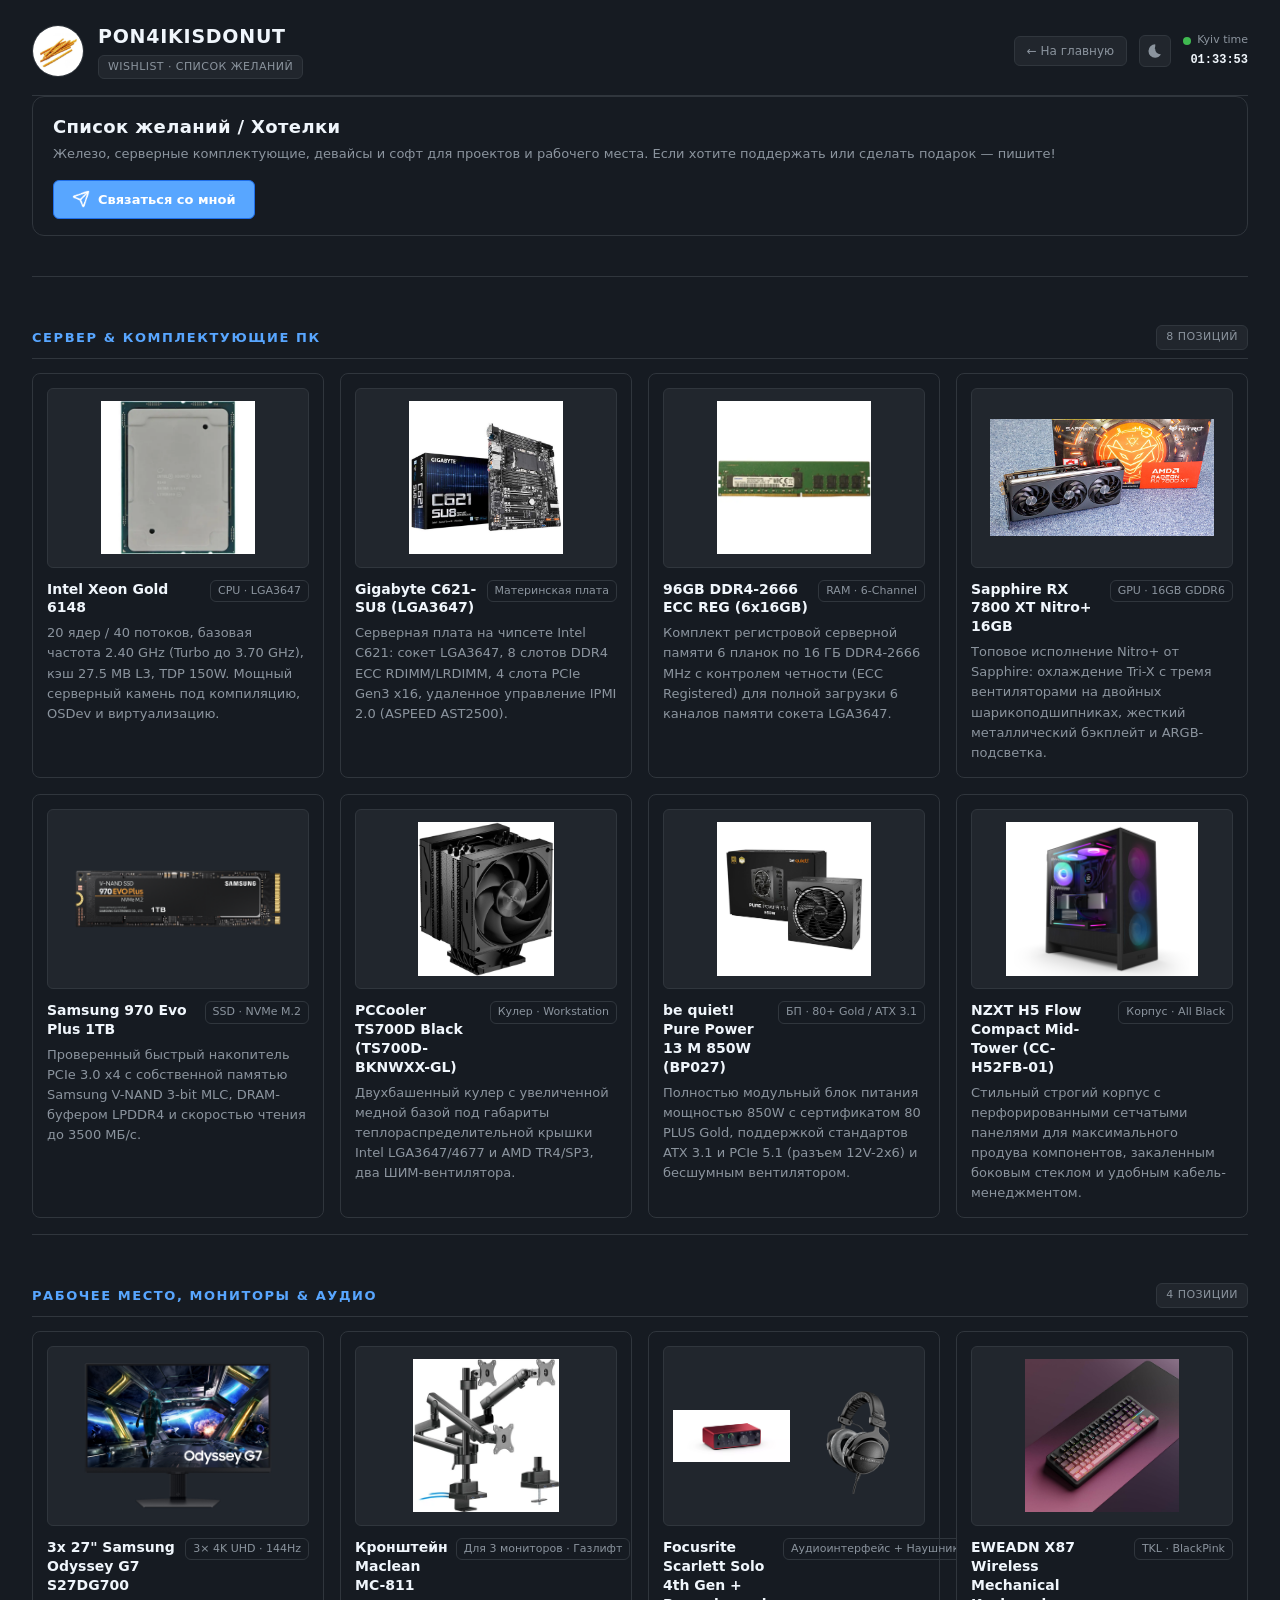
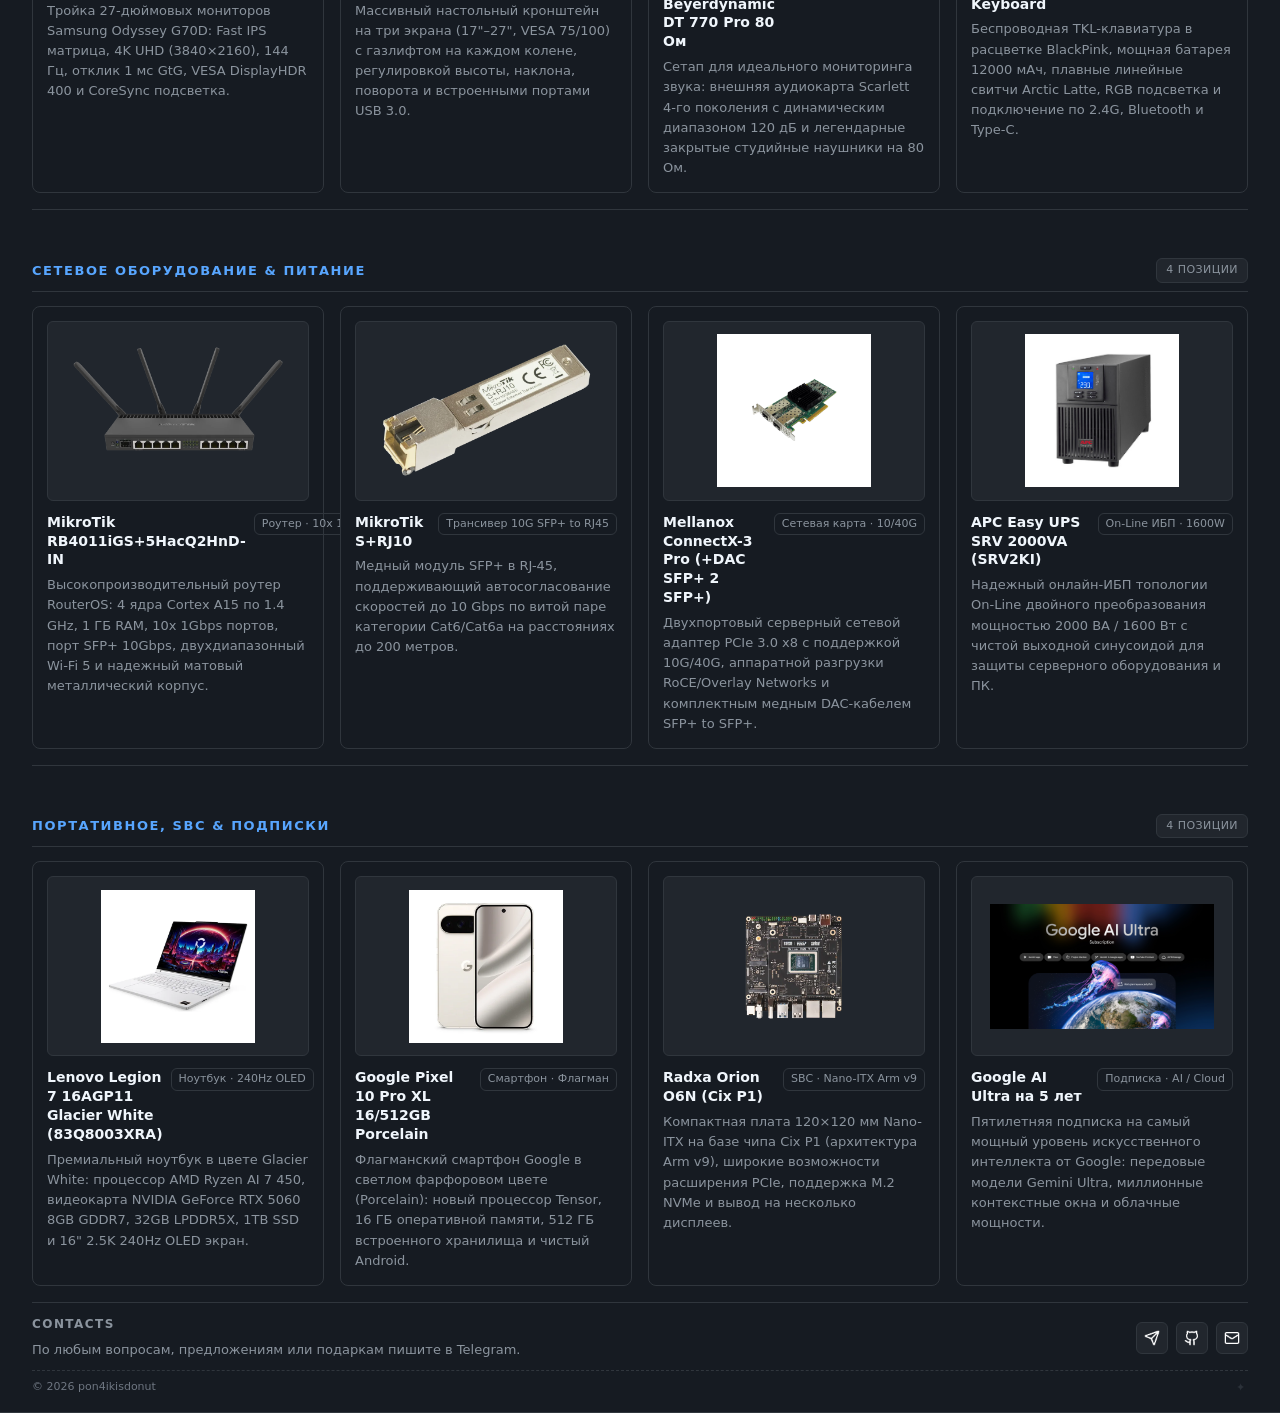
==== commit 945ced46: "feat: strict flat design with dark/light themes and gta frutiger aero cheatcode" ====
--- a/wishlist/index.html
+++ b/wishlist/index.html
@@ -8,9 +8,21 @@
       name="description"
       content="Список желаний pon4ikisdonut: серверное железо, комплектующие, рабочее место и гаджеты."
     />
+    <meta name="color-scheme" content="dark light" />
     <meta name="theme-color" content="#0d1117" />
+    <script>
+      (function () {
+        try {
+          var t = localStorage.getItem("site_theme") || "dark";
+          document.documentElement.setAttribute("data-theme", t);
+          if (localStorage.getItem("aero_theme") === "1") {
+            document.documentElement.classList.add("aero-active");
+          }
+        } catch (e) {}
+      })();
+    </script>
     <link rel="icon" href="../favicon.svg" type="image/svg+xml" />
-    <link rel="stylesheet" href="../styles.css?v=105" />
+    <link rel="stylesheet" href="../styles.css?v=110" />
   </head>
   <body>
     <div class="bg-glow"></div>
@@ -35,6 +47,12 @@
             <a href="/" class="wishlist-nav-back" title="Вернуться на главную">
               <span>← На главную</span>
             </a>
+            <div class="header-actions">
+              <button class="theme-toggle-btn" id="theme-toggle" type="button" aria-label="Переключить тему" title="Переключить тему">
+                <svg class="theme-icon-moon" viewBox="0 0 24 24"><path d="M12.3 2a10 10 0 0 0-.19 20 10 10 0 0 0 8.39-4.54.5.5 0 0 0-.44-.76 7.5 7.5 0 0 1-7.76-7.76.5.5 0 0 0-.76-.44A9.92 9.92 0 0 0 12.3 2z"/></svg>
+                <svg class="theme-icon-sun" viewBox="0 0 24 24"><path d="M12 7a5 5 0 1 0 0 10 5 5 0 0 0 0-10zm0-5a1 1 0 0 0 1-1V.5a1 1 0 0 0-2 0V1a1 1 0 0 0 1 1zm0 20a1 1 0 0 0-1 1v.5a1 1 0 0 0 2 0V23a1 1 0 0 0-1-1zm10-10a1 1 0 0 0 1-1h.5a1 1 0 0 0 0-2H23a1 1 0 0 0-1 1zm-20 0a1 1 0 0 0-1-1H.5a1 1 0 0 0 0 2H1a1 1 0 0 0 1-1zm16.95-7.05a1 1 0 0 0 1.41-1.41l-.35-.36a1 1 0 1 0-1.42 1.42l.36.35zm-14.14 14.14a1 1 0 0 0-1.41 1.41l.35.36a1 1 0 0 0 1.42-1.42l-.36-.35zm14.14 0a1 1 0 0 0-1.41-1.41l-.36.35a1 1 0 1 0 1.42 1.42l.35-.36zM4.61 4.61a1 1 0 0 0 1.41 1.41l.36-.35a1 1 0 0 0-1.42-1.42l-.35.36z"/></svg>
+              </button>
+            </div>
             <div class="status-block">
               <div class="status-indicator">
                 <span class="dot"></span>
@@ -419,25 +437,6 @@
       })();
     </script>
 
-    <script>
-      (function () {
-        const key = "aero_theme";
-        document.addEventListener("DOMContentLoaded", function () {
-          const button = document.getElementById("aero-toggle");
-          if (!button) return;
-          const setTheme = (enabled) => {
-            document.body.classList.toggle("aero-theme", enabled);
-            button.setAttribute("aria-pressed", String(enabled));
-            button.setAttribute("aria-label", enabled ? "Вернуть обычный стиль" : "Включить стиль Windows XP / Frutiger Aero");
-          };
-          setTheme(localStorage.getItem(key) === "1");
-          button.addEventListener("click", () => {
-            const enabled = !document.body.classList.contains("aero-theme");
-            localStorage.setItem(key, enabled ? "1" : "0");
-            setTheme(enabled);
-          });
-        });
-      })();
-    </script>
+    <script src="../theme-cheat.js?v=1"></script>
   </body>
 </html>
--- a/styles.css
+++ b/styles.css
@@ -1,23 +1,58 @@
+/* ==========================================================================
+   pon4ikisdonut.pp.ua — Main Stylesheet
+   Themes: Strict Flat Dark (default) / Flat Light / Frutiger Aero (Easter Egg)
+   ========================================================================== */
+
+/* --------------------------------------------------------------------------
+   1. Theme Variables & Base Tokens
+   -------------------------------------------------------------------------- */
 :root {
-  --bg: #020617;
-  --bg-elevated: #020817;
-  --bg-card: #020617;
-  --bg-soft: #020617;
-  --border-subtle: rgba(148, 163, 184, 0.35);
-  --border-strong: rgba(148, 163, 184, 0.6);
-  --accent: #38bdf8;
-  --accent-soft: rgba(56, 189, 248, 0.08);
-  --accent-strong: #0ea5e9;
-  --text: #e5e7eb;
-  --text-soft: #9ca3af;
-  --text-softer: #6b7280;
-  --danger: #ef4444;
-  --success: #22c55e;
-  --radius-lg: 20px;
-  --radius-xl: 26px;
-  --shadow-soft: 0 24px 80px rgba(15, 23, 42, 0.9);
-}
-
+  --bg: #0d1117;
+  --bg-shell: #161b22;
+  --bg-card: #161b22;
+  --bg-card-hover: #1c2128;
+  --bg-subtle: #21262d;
+  --border-subtle: #30363d;
+  --border-strong: #484f58;
+  --text: #f0f6fc;
+  --text-soft: #8b949e;
+  --text-softer: #6e7681;
+  --accent: #58a6ff;
+  --accent-soft: rgba(88, 166, 255, 0.12);
+  --accent-strong: #1f6feb;
+  --danger: #f85149;
+  --success: #3fb950;
+  --radius-sm: 6px;
+  --radius-md: 8px;
+  --radius-lg: 12px;
+  --card-shadow: none;
+  --transition-fast: 0.16s ease;
+  color-scheme: dark;
+}
+
+html[data-theme="light"] {
+  --bg: #f6f8fa;
+  --bg-shell: #ffffff;
+  --bg-card: #ffffff;
+  --bg-card-hover: #f3f4f6;
+  --bg-subtle: #eaeef2;
+  --border-subtle: #d0d7de;
+  --border-strong: #afb8c1;
+  --text: #1f2328;
+  --text-soft: #57606a;
+  --text-softer: #8c959f;
+  --accent: #0969da;
+  --accent-soft: rgba(9, 105, 218, 0.08);
+  --accent-strong: #0550ae;
+  --danger: #cf222e;
+  --success: #1a7f37;
+  --card-shadow: none;
+  color-scheme: light;
+}
+
+/* --------------------------------------------------------------------------
+   2. Reset & Typography
+   -------------------------------------------------------------------------- */
 *,
 *::before,
 *::after {
@@ -32,33 +67,44 @@
 
 body {
   min-height: 100vh;
-  font-family: system-ui, -apple-system, BlinkMacSystemFont, "Inter", sans-serif;
-  background-color: #0d1117;
-  color: var(--text);
+  font-family: system-ui, -apple-system, BlinkMacSystemFont, "Segoe UI", Roboto, "Inter", sans-serif;
+  background-color: var(--bg);
+  color: var(--text);
+  line-height: 1.5;
   -webkit-font-smoothing: antialiased;
-}
-
+  transition: background-color 0.22s ease, color 0.22s ease;
+}
+
+a {
+  color: var(--accent);
+  text-decoration: none;
+  transition: color var(--transition-fast);
+}
+
+a:hover {
+  color: var(--accent-strong);
+}
+
+code {
+  font-family: "JetBrains Mono", ui-monospace, Menlo, Monaco, Consolas, monospace;
+  font-size: 0.9em;
+  padding: 2px 6px;
+  border-radius: var(--radius-sm);
+  background-color: var(--bg-subtle);
+  border: 1px solid var(--border-subtle);
+  color: var(--accent);
+}
+
+/* Background Glow (disabled in flat mode, active in Aero) */
 .bg-glow {
-  position: fixed;
-  top: 0;
-  left: 0;
-  width: 100%;
-  height: 100%;
-  background: radial-gradient(circle at 50% -20%, rgba(56, 189, 248, 0.08), transparent 70%);
-  pointer-events: none;
-  z-index: -1;
-  animation: pulseGlow 8s ease-in-out infinite alternate;
-}
-
-@keyframes pulseGlow {
-  0% { opacity: 0.5; transform: scale(1); }
-  100% { opacity: 1; transform: scale(1.1); }
-}
-
+  display: none;
+}
+
+/* Page Entrance Animation */
 @keyframes fadeInUp {
   from {
     opacity: 0;
-    transform: translateY(15px);
+    transform: translateY(12px);
   }
   to {
     opacity: 1;
@@ -67,15 +113,18 @@
 }
 
 .animate-in {
-  animation: fadeInUp 0.7s cubic-bezier(0.2, 0.8, 0.2, 1) both;
-}
-
-.site-header.animate-in { animation-delay: 0.1s; }
-#about.animate-in { animation-delay: 0.2s; }
-#projects.animate-in { animation-delay: 0.3s; }
-#stack.animate-in { animation-delay: 0.4s; }
-#contacts.animate-in { animation-delay: 0.5s; }
-
+  animation: fadeInUp 0.5s cubic-bezier(0.16, 1, 0.3, 1) both;
+}
+
+.site-header.animate-in { animation-delay: 0.05s; }
+#about.animate-in { animation-delay: 0.12s; }
+#projects.animate-in { animation-delay: 0.18s; }
+#stack.animate-in { animation-delay: 0.24s; }
+#contacts.animate-in { animation-delay: 0.3s; }
+
+/* --------------------------------------------------------------------------
+   3. Main Layout Shell (Flat, Strict 2017-2019 Minimalist)
+   -------------------------------------------------------------------------- */
 .page {
   min-height: 100vh;
 }
@@ -86,12 +135,11 @@
   min-height: 100vh;
   display: flex;
   flex-direction: column;
-  background-color: #020617;
-  border-radius: 0;
-  border: 1px solid rgba(31, 41, 55, 0.9);
-  box-shadow: none;
+  background-color: var(--bg-shell);
+  border-bottom: 1px solid var(--border-subtle);
+  box-shadow: var(--card-shadow);
   padding: 20px 16px 14px;
-  backdrop-filter: blur(22px);
+  transition: background-color 0.22s ease, border-color 0.22s ease;
 }
 
 @media (min-width: 768px) {
@@ -100,13 +148,17 @@
   }
 }
 
+/* --------------------------------------------------------------------------
+   4. Site Header
+   -------------------------------------------------------------------------- */
 .site-header {
   display: flex;
   align-items: center;
   justify-content: space-between;
   gap: 16px;
   padding-bottom: 16px;
-  border-bottom: 1px solid rgba(148, 163, 184, 0.32);
+  border-bottom: 1px solid var(--border-subtle);
+  transition: border-color 0.22s ease;
 }
 
 .identity {
@@ -116,14 +168,17 @@
 }
 
 .avatar {
-  width: 56px;
-  height: 56px;
+  width: 52px;
+  height: 52px;
   border-radius: 999px;
-  background: #111827;
+  background: var(--bg-subtle);
+  border: 1px solid var(--border-subtle);
   display: inline-flex;
   align-items: center;
   justify-content: center;
   overflow: hidden;
+  flex-shrink: 0;
+  transition: border-color var(--transition-fast), transform var(--transition-fast);
 }
 
 .avatar-img {
@@ -132,10 +187,6 @@
   object-fit: cover;
 }
 
-.avatar::after {
-  content: none;
-}
-
 .identity-text {
   display: flex;
   flex-direction: column;
@@ -143,9 +194,11 @@
 }
 
 .nickname {
-  font-size: 20px;
-  letter-spacing: 0.06em;
+  font-size: 19px;
+  font-weight: 700;
+  letter-spacing: 0.04em;
   text-transform: uppercase;
+  color: var(--text);
 }
 
 .status-line {
@@ -155,27 +208,48 @@
 }
 
 .status-pill {
-  padding: 4px 10px;
-  border-radius: 999px;
-  background: rgba(15, 23, 42, 0.8);
-  border: 1px solid rgba(148, 163, 184, 0.45);
+  padding: 3px 9px;
+  border-radius: var(--radius-sm);
+  background: var(--bg-subtle);
+  border: 1px solid var(--border-subtle);
   color: var(--text-soft);
   font-size: 11px;
-  letter-spacing: 0.09em;
+  font-weight: 500;
+  letter-spacing: 0.04em;
   text-transform: uppercase;
+  transition: background-color var(--transition-fast), border-color var(--transition-fast), color var(--transition-fast);
 }
 
 .status-pill--link {
   text-decoration: none;
   cursor: pointer;
-  transition: border-color 0.15s ease, color 0.15s ease, background-color 0.15s ease, transform 0.15s ease;
+  display: inline-flex;
+  align-items: center;
+  gap: 4px;
 }
 
 .status-pill--link:hover {
   border-color: var(--accent);
-  color: #fff;
-  background-color: rgba(56, 189, 248, 0.15);
-  transform: translateY(-1px);
+  color: var(--accent);
+  background-color: var(--accent-soft);
+}
+
+.header-right {
+  display: flex;
+  align-items: center;
+  gap: 12px;
+}
+
+@media (max-width: 700px) {
+  .site-header {
+    flex-direction: column;
+    align-items: flex-start;
+  }
+  .header-right {
+    width: 100%;
+    justify-content: space-between;
+    margin-top: 8px;
+  }
 }
 
 .status-block {
@@ -183,79 +257,225 @@
   flex-direction: column;
   align-items: flex-end;
   gap: 2px;
+  font-size: 11px;
+}
+
+.status-indicator {
+  display: flex;
+  align-items: center;
+  gap: 6px;
+  color: var(--text-soft);
+}
+
+.status-indicator .dot {
+  width: 8px;
+  height: 8px;
+  border-radius: 999px;
+  background-color: var(--success);
+}
+
+.status-time {
+  font-family: "JetBrains Mono", ui-monospace, Menlo, Monaco, Consolas, monospace;
   font-size: 12px;
-}
-
-.status-indicator {
+  font-weight: 600;
+  color: var(--text);
+}
+
+/* --------------------------------------------------------------------------
+   5. Controls (Theme Toggle & Language Selector)
+   -------------------------------------------------------------------------- */
+.header-actions {
+  display: flex;
+  align-items: center;
+  gap: 8px;
+}
+
+.theme-toggle-btn {
+  display: inline-flex;
+  align-items: center;
+  justify-content: center;
+  width: 32px;
+  height: 32px;
+  padding: 0;
+  border-radius: var(--radius-sm);
+  background: var(--bg-subtle);
+  border: 1px solid var(--border-subtle);
+  color: var(--text-soft);
+  cursor: pointer;
+  transition: border-color var(--transition-fast), color var(--transition-fast), background-color var(--transition-fast);
+}
+
+.theme-toggle-btn:hover {
+  border-color: var(--accent);
+  color: var(--accent);
+  background-color: var(--accent-soft);
+}
+
+.theme-toggle-btn svg {
+  width: 16px;
+  height: 16px;
+  fill: currentColor;
+}
+
+/* Sun/Moon icon switching */
+.theme-icon-sun { display: none; }
+.theme-icon-moon { display: block; }
+
+html[data-theme="light"] .theme-icon-sun { display: block; }
+html[data-theme="light"] .theme-icon-moon { display: none; }
+
+.lang-switch {
+  position: relative;
+  z-index: 30;
+}
+
+.lang-btn {
   display: flex;
   align-items: center;
   gap: 6px;
-  color: var(--text-soft);
-}
-
-.status-indicator .dot {
-  width: 9px;
-  height: 9px;
-  border-radius: 999px;
-  background-color: #22c55e;
-}
-
-.status-time {
-  font-family: "JetBrains Mono", ui-monospace, Menlo, Monaco, Consolas, "Liberation Mono",
-    "Courier New", monospace;
-  color: var(--text);
-}
-
+  padding: 6px 9px;
+  border-radius: var(--radius-sm);
+  border: 1px solid var(--border-subtle);
+  background: var(--bg-subtle);
+  color: var(--text);
+  font-family: "JetBrains Mono", ui-monospace, Menlo, Monaco, Consolas, monospace;
+  font-size: 11px;
+  font-weight: 600;
+  cursor: pointer;
+  transition: border-color var(--transition-fast), color var(--transition-fast);
+}
+
+.lang-btn::before {
+  content: "LANG";
+  color: var(--accent);
+  font-size: 9px;
+  letter-spacing: 0.08em;
+}
+
+.lang-btn:hover {
+  border-color: var(--accent);
+  color: var(--accent);
+}
+
+.lang-btn svg {
+  transition: transform 0.15s ease;
+  flex-shrink: 0;
+}
+
+.lang-switch.open .lang-btn svg {
+  transform: rotate(180deg);
+}
+
+.lang-menu {
+  position: absolute;
+  bottom: calc(100% + 6px);
+  top: auto;
+  right: 0;
+  min-width: 120px;
+  margin: 0;
+  padding: 4px;
+  list-style: none;
+  border-radius: var(--radius-sm);
+  border: 1px solid var(--border-subtle);
+  background: var(--bg-shell);
+  box-shadow: 0 8px 24px rgba(0, 0, 0, 0.3);
+  display: none;
+  z-index: 20;
+}
+
+.lang-switch.open .lang-menu {
+  display: block;
+}
+
+.lang-menu li {
+  display: flex;
+  align-items: center;
+  gap: 8px;
+  padding: 6px 10px;
+  font-family: "JetBrains Mono", ui-monospace, Menlo, Monaco, Consolas, monospace;
+  font-size: 11px;
+  color: var(--text-soft);
+  border-radius: 4px;
+  cursor: pointer;
+  transition: background-color var(--transition-fast), color var(--transition-fast);
+}
+
+.lang-menu li::before {
+  content: ">";
+  color: var(--accent);
+  opacity: 0;
+}
+
+.lang-menu li:hover,
+.lang-menu li.active {
+  background: var(--accent-soft);
+  color: var(--accent);
+}
+
+.lang-menu li:hover::before,
+.lang-menu li.active::before {
+  opacity: 1;
+}
+
+.lang-menu li.active {
+  font-weight: 600;
+}
+
+/* --------------------------------------------------------------------------
+   6. Sections & Flat Components
+   -------------------------------------------------------------------------- */
 .section {
   padding-top: 20px;
   margin-top: 16px;
-  border-top: 1px solid rgba(31, 41, 55, 0.9);
-}
-
-.section:last-of-type {
-  border-bottom: none;
+  border-top: 1px solid var(--border-subtle);
+  transition: border-color 0.22s ease;
 }
 
 .section-title {
-  margin: 0 0 8px;
+  margin: 0 0 10px;
   font-size: 12px;
-  letter-spacing: 0.16em;
+  letter-spacing: 0.12em;
   text-transform: uppercase;
   color: var(--text-soft);
+  font-weight: 700;
 }
 
 .section-body {
   display: flex;
   flex-direction: column;
   gap: 12px;
-}
-
-.two-cols {
-  display: grid;
-  grid-template-columns: minmax(0, 1.1fr) minmax(0, 2fr);
-  gap: 16px;
-}
-
-@media (max-width: 700px) {
-  .two-cols {
-    grid-template-columns: minmax(0, 1fr);
-  }
 }
 
 .section-text {
   margin: 0;
   font-size: 14px;
-  line-height: 1.7;
+  line-height: 1.65;
+  color: var(--text);
 }
 
 .section-text.subtle {
-  color: var(--text-softer);
+  color: var(--text-soft);
+  font-size: 13px;
+  margin-top: 6px;
+}
+
+.about-content {
+  display: flex;
+  align-items: center;
+  gap: 16px;
+}
+
+@media (max-width: 700px) {
+  .about-content {
+    flex-direction: column;
+    align-items: flex-start;
+  }
 }
 
 .chips {
   display: flex;
   flex-wrap: wrap;
-  gap: 8px;
+  gap: 6px;
   flex-shrink: 0;
 }
 
@@ -263,16 +483,54 @@
   display: inline-flex;
   align-items: center;
   justify-content: center;
-  padding: 4px 10px;
-  border-radius: 999px;
-  border: 1px solid rgba(75, 85, 99, 0.9);
-  background-color: transparent;
+  padding: 4px 8px;
+  border-radius: var(--radius-sm);
+  border: 1px solid var(--border-subtle);
+  background-color: var(--bg-subtle);
   font-size: 11px;
   color: var(--text);
-  letter-spacing: 0.06em;
-  text-transform: uppercase;
-}
-
+  letter-spacing: 0.04em;
+  transition: border-color var(--transition-fast), background-color var(--transition-fast);
+}
+
+.chip:hover {
+  border-color: var(--accent);
+}
+
+/* Icons filter handling for Dark vs Light */
+.icon {
+  display: block;
+}
+
+.icon--chip {
+  width: 16px;
+  height: 16px;
+}
+
+.icon--external {
+  width: 11px;
+  height: 11px;
+}
+
+.icon--social {
+  width: 16px;
+  height: 16px;
+  object-fit: contain;
+}
+
+/* In dark mode, invert black icons to white */
+:root .icon:not(.avatar-img) {
+  filter: invert(1);
+}
+
+/* In light mode, keep original black icons */
+html[data-theme="light"] .icon:not(.avatar-img) {
+  filter: none;
+}
+
+/* --------------------------------------------------------------------------
+   7. Projects Grid (Strict Flat Cards)
+   -------------------------------------------------------------------------- */
 .projects-grid {
   display: grid;
   grid-template-columns: repeat(2, minmax(0, 1fr));
@@ -286,10 +544,18 @@
 }
 
 .project-card {
-  border-radius: 16px;
-  border: 1px solid rgba(31, 41, 55, 0.9);
-  background-color: #020617;
-  padding: 12px 12px 10px;
+  border-radius: var(--radius-md);
+  border: 1px solid var(--border-subtle);
+  background-color: var(--bg-card);
+  padding: 14px;
+  display: flex;
+  flex-direction: column;
+  transition: border-color var(--transition-fast), background-color var(--transition-fast);
+}
+
+.project-card:hover {
+  border-color: var(--border-strong);
+  background-color: var(--bg-card-hover);
 }
 
 .project-header {
@@ -297,35 +563,37 @@
   align-items: center;
   justify-content: space-between;
   gap: 8px;
-  margin-bottom: 6px;
+  margin-bottom: 8px;
 }
 
 .project-title {
   margin: 0;
   font-size: 15px;
+  font-weight: 600;
 }
 
 .project-title a {
   color: var(--text);
-  text-decoration: none;
 }
 
 .project-title a:hover {
-  color: var(--accent-strong);
+  color: var(--accent);
 }
 
 .project-tag {
   font-size: 11px;
   color: var(--text-soft);
-  border-radius: 999px;
-  border: 1px solid rgba(148, 163, 184, 0.5);
-  padding: 3px 8px;
+  border-radius: var(--radius-sm);
+  border: 1px solid var(--border-subtle);
+  padding: 2px 7px;
+  white-space: nowrap;
 }
 
 .project-text {
   margin: 0;
   font-size: 13px;
-  line-height: 1.6;
+  line-height: 1.55;
+  color: var(--text);
 }
 
 .project-text + .project-text {
@@ -333,13 +601,14 @@
 }
 
 .project-text.subtle {
-  color: var(--text-softer);
+  color: var(--text-soft);
+  font-size: 12px;
 }
 
 .project-actions {
-  margin-top: 8px;
-  display: flex;
-  gap: 6px;
+  margin-top: 10px;
+  display: flex;
+  gap: 8px;
   flex-wrap: wrap;
 }
 
@@ -348,20 +617,25 @@
   align-items: center;
   justify-content: center;
   gap: 6px;
-  padding: 6px 12px;
-  border-radius: 999px;
-  border: 1px solid rgba(55, 65, 81, 0.9);
-  background-color: transparent;
+  padding: 5px 12px;
+  border-radius: var(--radius-sm);
+  border: 1px solid var(--border-subtle);
+  background-color: var(--bg-subtle);
   color: var(--text);
   font-size: 12px;
-  text-decoration: none;
+  font-weight: 500;
+  transition: border-color var(--transition-fast), background-color var(--transition-fast), color var(--transition-fast);
 }
 
 .project-button:hover {
-  border-color: var(--accent-strong);
-  background-color: rgba(15, 23, 42, 0.9);
-}
-
+  border-color: var(--accent);
+  color: var(--accent);
+  background-color: var(--accent-soft);
+}
+
+/* --------------------------------------------------------------------------
+   8. Hardware & Stack Grid (Strict Flat)
+   -------------------------------------------------------------------------- */
 .hardware-grid {
   display: grid;
   grid-template-columns: repeat(2, minmax(0, 1fr));
@@ -376,13 +650,18 @@
 
 .hardware-item {
   position: relative;
-  border-radius: 14px;
-  border: 1px solid rgba(31, 41, 55, 0.9);
-  background-color: #020617;
-  padding: 8px 10px 8px;
-}
-
-.hardware-item summary, 
+  border-radius: var(--radius-md);
+  border: 1px solid var(--border-subtle);
+  background-color: var(--bg-card);
+  padding: 10px 12px;
+  transition: border-color var(--transition-fast), background-color var(--transition-fast);
+}
+
+.hardware-item:hover {
+  border-color: var(--border-strong);
+}
+
+.hardware-item summary,
 .hw-summary-mock {
   display: flex;
   align-items: baseline;
@@ -396,13 +675,10 @@
   display: none;
 }
 
-.hardware-item[open] {
-  border-color: rgba(56, 189, 248, 0.7);
-}
-
 .hw-title {
   font-size: 13px;
   font-weight: 600;
+  color: var(--text);
 }
 
 .hw-meta {
@@ -418,168 +694,25 @@
   margin: 0;
   padding-left: 17px;
   font-size: 12px;
-  color: var(--text-softer);
+  color: var(--text-soft);
   line-height: 1.5;
 }
 
-.dot {
-  width: 9px;
-  height: 9px;
-  border-radius: 999px;
-}
-
-.site-footer {
-  padding-top: 14px;
-  margin-top: auto;
-  display: flex;
-  flex-direction: column;
-  gap: 10px;
-}
-
-.footer-main {
-  display: flex;
-  justify-content: space-between;
-  align-items: center;
-  gap: 16px;
-  border-top: 1px solid rgba(148, 163, 184, 0.32);
-  padding-top: 10px;
-}
-
-.footer-left {
-  max-width: 60%;
-}
-
-.footer-title {
-  font-size: 13px;
-  letter-spacing: 0.14em;
-  text-transform: uppercase;
-  color: var(--text-soft);
-  margin-bottom: 4px;
-}
-
-.social-links {
-  display: flex;
-  flex-wrap: wrap;
-  gap: 8px;
-  align-items: center;
-}
-
-.social-links a {
-  display: inline-flex;
-  align-items: center;
-  justify-content: center;
-  width: 32px;
-  height: 32px;
-  padding: 0;
-  border-radius: 999px;
-  border: 1px solid rgba(55, 65, 81, 0.9);
-  background-color: transparent;
-  color: var(--text);
-  text-decoration: none;
-  transition: background-color 0.14s ease, border-color 0.14s ease, color 0.14s ease;
-}
-
-.social-links a:hover {
-  border-color: var(--accent-strong);
-  background-color: rgba(15, 23, 42, 0.9);
-}
-
-.icon {
-  display: block;
-}
-
-.about-content {
-  display: flex;
-  align-items: center;
-  gap: 16px;
-}
-
-@media (max-width: 700px) {
-  .about-content {
-    flex-direction: column;
-    align-items: flex-start;
-  }
-}
-
-.icon--social {
-  width: 16px;
-  height: 16px;
-  object-fit: contain;
-}
-
-.icon--external {
-  width: 11px;
-  height: 11px;
-}
-
-.icon--chip {
-  width: 16px;
-  height: 16px;
-}
-
-.icon:not(.avatar-img) {
-  filter: invert(1);
-}
-
-.footer-bottom {
-  display: flex;
-  justify-content: space-between;
-  align-items: center;
-  flex-wrap: wrap;
-  gap: 8px;
-  border-top: 1px dashed rgba(148, 163, 184, 0.32);
-  padding-top: 8px;
-  font-size: 11px;
-  color: var(--text-softer);
-}
-
-@media (max-width: 700px) {
-  .site-header {
-    flex-direction: column;
-    align-items: flex-start;
-  }
-
-  .footer-main {
-    flex-direction: column;
-  }
-
-  .footer-left {
-    max-width: 100%;
-  }
-}
-
-a {
-  color: var(--accent);
-}
-
-a:hover {
-  color: var(--accent-strong);
-}
-
-/* ==========================================================================
-   ОФОРМЛЕНИЕ ДЛЯ МЁРТВОГО ЖЕЛЕЗА (.hw-dead)
-   ========================================================================== */
-
+/* Dead Hardware Styling (.hw-dead) */
 .hardware-item.hw-dead {
-  background-color: #1e293b !important; /* Насыщенный темно-серый Slate-800 */
-  border: 1px solid #ef4444 !important;  /* Четкая красная рамка */
-  overflow: hidden;                      /* Обрезает вылезающий за края градиент */
+  background-color: var(--bg-subtle) !important;
+  border: 1px solid var(--danger) !important;
+  overflow: hidden;
   user-select: none;
   cursor: not-allowed;
 }
 
-/* Затеняем и слегка блюрим внутренности, чтобы создать эффект "неактивности" */
 .hardware-item.hw-dead .hw-summary-mock,
 .hardware-item.hw-dead .hw-body {
-  opacity: 0.12;
+  opacity: 0.15;
   filter: blur(0.8px);
 }
 
-/* 
-   Адаптивная диагональная полоса через градиент. 
-   linear-gradient(to bottom right) рассчитывает математическую диагональ САМ.
-   Линия всегда будет идти строго из угла в угол, при любых размерах плашки.
-*/
 .hardware-item.hw-dead::before {
   content: "";
   position: absolute;
@@ -587,15 +720,11 @@
   left: 0;
   width: 100%;
   height: 100%;
-  /* 
-     Делаем прозрачный градиент, где ровно по центру (от 49% до 51%) 
-     отрисовывается сплошная красная полоса толщиной в пару пикселей.
-  */
   background: linear-gradient(
     to bottom right,
     transparent 49%,
-    #ef4444 49.5%,
-    #ef4444 50.5%,
+    var(--danger) 49.5%,
+    var(--danger) 50.5%,
     transparent 51%
   );
   pointer-events: none;
@@ -607,22 +736,22 @@
   position: absolute;
   top: 50%;
   left: 50%;
-  transform: translate(-50%, -50%) rotate(-8deg); 
-  background-color: #ef4444;
+  transform: translate(-50%, -50%) rotate(-8deg);
+  background-color: var(--danger);
   color: #ffffff;
-  font-size: 13px;
+  font-size: 12px;
   font-weight: 900;
-  letter-spacing: 0.18em;
-  padding: 4px 14px;
-  border-radius: 4px;
+  letter-spacing: 0.16em;
+  padding: 4px 12px;
+  border-radius: var(--radius-sm);
   border: 1px solid rgba(255, 255, 255, 0.35);
-  box-shadow: 0 4px 20px rgba(0, 0, 0, 0.7);
+  box-shadow: 0 4px 16px rgba(0, 0, 0, 0.4);
   z-index: 3;
   white-space: nowrap;
 }
 
 .badge-moved {
-  color: #fbbf24;
+  color: #d97706;
   font-size: 11px;
 }
 
@@ -632,428 +761,310 @@
 }
 
 .badge-subtle {
-  color: #f87171;
-}
-
-.header-right {
-  display: flex;
-  align-items: flex-end;
-  gap: 14px;
-}
-
-@media (max-width: 700px) {
-  .header-right {
-    flex-direction: column;
-    align-items: stretch;
-    gap: 10px;
-    width: 100%;
-  }
-}
-
-/* Crossed-out GPU in server spec */
+  color: var(--danger);
+}
+
 .hw-dead-gpu {
   text-decoration: line-through;
-  text-decoration-color: #ef4444;
+  text-decoration-color: var(--danger);
   color: var(--text-softer);
   opacity: 0.7;
 }
 
-.lang-switch {
+/* --------------------------------------------------------------------------
+   9. Footer
+   -------------------------------------------------------------------------- */
+.site-footer {
+  padding-top: 16px;
+  margin-top: auto;
+  display: flex;
+  flex-direction: column;
+  gap: 10px;
+}
+
+.footer-main {
+  display: flex;
+  justify-content: space-between;
+  align-items: center;
+  gap: 16px;
+  border-top: 1px solid var(--border-subtle);
+  padding-top: 12px;
+}
+
+@media (max-width: 700px) {
+  .footer-main {
+    flex-direction: column;
+    align-items: flex-start;
+  }
+}
+
+.footer-title {
+  font-size: 12px;
+  letter-spacing: 0.12em;
+  text-transform: uppercase;
+  color: var(--text-soft);
+  margin-bottom: 4px;
+  font-weight: 600;
+}
+
+.social-links {
+  display: flex;
+  flex-wrap: wrap;
+  gap: 8px;
+  align-items: center;
+}
+
+.social-links a {
+  display: inline-flex;
+  align-items: center;
+  justify-content: center;
+  width: 32px;
+  height: 32px;
+  padding: 0;
+  border-radius: var(--radius-sm);
+  border: 1px solid var(--border-subtle);
+  background-color: var(--bg-subtle);
+  color: var(--text);
+  transition: border-color var(--transition-fast), background-color var(--transition-fast);
+}
+
+.social-links a:hover {
+  border-color: var(--accent);
+  background-color: var(--accent-soft);
+}
+
+.footer-bottom {
+  display: flex;
+  justify-content: space-between;
+  align-items: center;
+  flex-wrap: wrap;
+  gap: 8px;
+  border-top: 1px dashed var(--border-subtle);
+  padding-top: 8px;
+  font-size: 11px;
+  color: var(--text-softer);
+}
+
+.aero-toggle {
+  width: 16px;
+  height: 16px;
+  padding: 0;
+  border: 0;
+  border-radius: 50%;
+  background: transparent;
+  color: var(--text-softer);
+  cursor: pointer;
+  font-size: 11px;
+  opacity: 0.25;
+  transition: opacity var(--transition-fast), color var(--transition-fast);
+}
+
+.aero-toggle:hover,
+.aero-toggle:focus-visible {
+  opacity: 1;
+  color: var(--accent);
+}
+
+/* --------------------------------------------------------------------------
+   10. Wishlist Styles (Flat Minimalist)
+   -------------------------------------------------------------------------- */
+.wishlist-top-bar {
+  display: flex;
+  align-items: center;
+  justify-content: space-between;
+  flex-wrap: wrap;
+  gap: 16px;
+  padding: 16px 20px;
+  margin-bottom: 24px;
+  border-radius: var(--radius-lg);
+  background: var(--bg-card);
+  border: 1px solid var(--border-subtle);
+  transition: background-color 0.22s ease, border-color 0.22s ease;
+}
+
+.wishlist-top-info {
+  display: flex;
+  flex-direction: column;
+  gap: 4px;
+}
+
+.wishlist-top-title {
+  font-size: 18px;
+  font-weight: 700;
+  color: var(--text);
+  letter-spacing: 0.02em;
+}
+
+.wishlist-top-sub {
+  font-size: 13px;
+  color: var(--text-soft);
+}
+
+.wishlist-contact-btn {
+  display: inline-flex;
+  align-items: center;
+  gap: 8px;
+  padding: 9px 18px;
+  border-radius: var(--radius-sm);
+  background: var(--accent);
+  color: #ffffff !important;
+  font-size: 13px;
+  font-weight: 600;
+  text-decoration: none;
+  border: 1px solid var(--accent-strong);
+  transition: background-color var(--transition-fast), border-color var(--transition-fast);
+}
+
+.wishlist-contact-btn:hover {
+  background: var(--accent-strong);
+}
+
+.wishlist-contact-btn .icon--contact {
+  width: 18px;
+  height: 18px;
+  object-fit: contain;
+  filter: brightness(0) invert(1);
+}
+
+.wishlist-nav-back {
+  display: inline-flex;
+  align-items: center;
+  gap: 6px;
+  padding: 5px 12px;
+  border-radius: var(--radius-sm);
+  border: 1px solid var(--border-subtle);
+  background: var(--bg-subtle);
+  color: var(--text-soft);
+  font-size: 12px;
+  font-weight: 500;
+  text-decoration: none;
+  transition: border-color var(--transition-fast), color var(--transition-fast);
+}
+
+.wishlist-nav-back:hover {
+  border-color: var(--accent);
+  color: var(--accent);
+}
+
+.wishlist-section-header {
+  margin: 28px 0 14px;
+  padding-bottom: 8px;
+  border-bottom: 1px solid var(--border-subtle);
+  display: flex;
+  align-items: center;
+  justify-content: space-between;
+}
+
+.wishlist-section-title {
+  margin: 0;
+  font-size: 13px;
+  letter-spacing: 0.12em;
+  text-transform: uppercase;
+  color: var(--accent);
+  font-weight: 700;
+}
+
+.wishlist-grid {
+  display: grid;
+  grid-template-columns: repeat(auto-fill, minmax(290px, 1fr));
+  gap: 16px;
+}
+
+.wishlist-card {
+  display: flex;
+  flex-direction: column;
+  border-radius: var(--radius-md);
+  border: 1px solid var(--border-subtle);
+  background-color: var(--bg-card);
+  padding: 14px;
+  transition: border-color var(--transition-fast), background-color var(--transition-fast);
+}
+
+.wishlist-card:hover {
+  border-color: var(--border-strong);
+  background-color: var(--bg-card-hover);
+}
+
+.wishlist-card-media {
   position: relative;
-  z-index: 30;
-}
-
-.lang-btn {
-  display: flex;
-  align-items: center;
-  gap: 5px;
-  min-width: 0;
+  width: 100%;
+  height: 180px;
+  border-radius: var(--radius-sm);
+  background: var(--bg-subtle);
+  border: 1px solid var(--border-subtle);
+  display: flex;
+  align-items: center;
+  justify-content: center;
+  overflow: hidden;
+  margin-bottom: 12px;
+}
+
+.wishlist-card-img {
+  max-width: 86%;
+  max-height: 86%;
+  object-fit: contain;
+  transition: transform 0.25s ease;
+}
+
+.wishlist-card:hover .wishlist-card-img {
+  transform: scale(1.04);
+}
+
+.wishlist-card-media-multi {
+  display: flex;
+  gap: 8px;
+  align-items: center;
+  justify-content: center;
+  padding: 8px;
+}
+
+.wishlist-card-media-multi .wishlist-card-img {
+  max-width: 48%;
+  max-height: 88%;
+}
+
+.wishlist-card-header {
+  display: flex;
+  align-items: flex-start;
   justify-content: space-between;
-  padding: 4px 8px;
-  border-radius: 6px;
-  border: 1px solid rgba(56, 189, 248, 0.28);
-  background: rgba(2, 6, 23, 0.86);
-  color: var(--text);
-  font-family: "JetBrains Mono", ui-monospace, Menlo, Monaco, Consolas, monospace, "Noto Sans SC", "Microsoft YaHei", sans-serif;
-  font-size: 10px;
+  gap: 8px;
+  margin-bottom: 6px;
+}
+
+.wishlist-card-title {
+  margin: 0;
+  font-size: 14px;
   font-weight: 600;
-  letter-spacing: 0.04em;
-  cursor: pointer;
-  transition: border-color 0.15s ease, color 0.15s ease, background-color 0.15s ease;
-}
-
-.lang-btn::before {
-  content: "LANG";
-  color: var(--accent);
-  font-size: 8px;
-  letter-spacing: 0.12em;
-}
-
-.lang-btn:hover {
-  border-color: var(--accent-strong);
-  color: var(--text);
-  background: rgba(14, 165, 233, 0.1);
-}
-
-.lang-btn svg {
-  transition: transform 0.15s ease;
+  color: var(--text);
+  line-height: 1.35;
+}
+
+.wishlist-card-tag {
+  font-size: 11px;
+  color: var(--text-soft);
+  border-radius: var(--radius-sm);
+  border: 1px solid var(--border-subtle);
+  padding: 2px 7px;
+  white-space: nowrap;
   flex-shrink: 0;
 }
 
-.lang-switch.open .lang-btn svg {
-  transform: rotate(180deg);
-}
-
-.lang-menu {
-  position: absolute;
-  bottom: calc(100% + 6px);
-  top: auto;
-  right: 0;
-  min-width: 120px;
+.wishlist-card-desc {
   margin: 0;
-  padding: 5px;
-  list-style: none;
-  border-radius: 10px;
-  border: 1px solid rgba(56, 189, 248, 0.3);
-  background: #060d1e;
-  box-shadow: 0 12px 32px rgba(0, 0, 0, 0.6);
-  backdrop-filter: blur(16px);
-  display: none;
-  z-index: 20;
-}
-
-.lang-switch.open .lang-menu {
-  display: block;
-}
-
-.lang-menu li {
-  display: flex;
-  align-items: center;
-  gap: 8px;
-  padding: 7px 9px;
-  font-family: "JetBrains Mono", ui-monospace, Menlo, Monaco, Consolas, monospace, "Noto Sans SC", "Microsoft YaHei", sans-serif;
-  font-size: 11px;
-  color: var(--text-soft);
-  border-radius: 6px;
-  cursor: pointer;
-  transition: background-color 0.12s ease, color 0.12s ease;
-}
-
-.lang-menu li::before {
-  content: ">";
-  color: var(--accent);
-  opacity: 0;
-}
-
-.lang-menu li:hover,
-.lang-menu li.active {
-  background: rgba(56, 189, 248, 0.12);
-  color: var(--accent);
-}
-
-.lang-menu li:hover::before,
-.lang-menu li.active::before {
-  opacity: 1;
-}
-
-.lang-menu li.active {
-  font-weight: 600;
-}
-
-.music-player {
-  width: min(340px, 100%);
-  display: flex;
-  flex-direction: column;
-  gap: 6px;
-  padding: 8px 10px;
-  border-radius: 10px;
-  border: 1px solid rgba(56, 189, 248, 0.28);
-  background: linear-gradient(135deg, rgba(7, 18, 40, 0.98), rgba(2, 6, 23, 0.96));
-  box-shadow:
-    inset 0 1px 0 rgba(255, 255, 255, 0.04),
-    0 8px 24px rgba(0, 0, 0, 0.35);
-  backdrop-filter: blur(16px);
-  font-family: "JetBrains Mono", ui-monospace, Menlo, Monaco, Consolas, monospace;
-}
-
-.mp-topline,
-.mp-main,
-.mp-time-row,
-.mp-volume {
-  display: flex;
-  align-items: center;
-}
-
-.mp-topline {
-  justify-content: space-between;
-}
-
-.mp-label {
-  color: var(--accent);
-  font-size: 9px;
-  letter-spacing: 0.15em;
-}
-
-.mp-toggle-playlist,
-.mp-btn,
-.mp-mute-btn {
-  border: 0;
-  padding: 0;
-  color: var(--text-soft);
-  background: transparent;
-  cursor: pointer;
-  font: inherit;
-  font-size: 10px;
-  transition: color 0.15s ease;
-}
-
-.mp-toggle-playlist:hover,
-.mp-btn:hover,
-.mp-mute-btn:hover {
-  color: var(--accent);
-}
-
-.mp-main {
-  gap: 8px;
-}
-
-.mp-btn {
-  padding: 4px;
-  letter-spacing: -2px;
-  flex-shrink: 0;
-}
-
-.mp-btn-play {
-  flex: 0 0 24px;
-  width: 24px;
-  height: 24px;
-  display: grid;
-  place-items: center;
-  padding: 0;
-  border-radius: 50%;
-  border: 1px solid rgba(56, 189, 248, 0.45);
-  background: rgba(14, 165, 233, 0.13);
-  color: var(--accent);
-  cursor: pointer;
-  transition: background-color 0.15s ease, box-shadow 0.15s ease;
-}
-
-.mp-btn-play:hover {
-  background: rgba(14, 165, 233, 0.25);
-  box-shadow: 0 0 12px rgba(56, 189, 248, 0.25);
-}
-
-.mp-btn-play svg {
-  width: 9px;
-  height: 9px;
-}
-
-.mp-track-info {
-  min-width: 0;
-  max-width: 88px;
-  display: flex;
-  flex-direction: column;
-  gap: 2px;
-  overflow: hidden;
-}
-
-.mp-track-name {
-  overflow: hidden;
-  text-overflow: ellipsis;
-  white-space: nowrap;
-  font-size: 11px;
-  color: var(--text);
-}
-
-.mp-track-artist {
-  overflow: hidden;
-  text-overflow: ellipsis;
-  white-space: nowrap;
-  color: var(--text-softer);
-  font-size: 9px;
-}
-
-.mp-timeline {
-  flex: 1;
-  min-width: 60px;
-  display: flex;
-  flex-direction: column;
-  gap: 2px;
-}
-
-.mp-progress,
-.mp-vol-slider {
-  -webkit-appearance: none;
-  appearance: none;
-  width: 100%;
-  height: 3px;
-  cursor: pointer;
-  margin: 0;
-  background: rgba(148, 163, 184, 0.25);
-  border-radius: 999px;
-  outline: none;
-}
-
-.mp-progress::-webkit-slider-runnable-track,
-.mp-vol-slider::-webkit-slider-runnable-track {
-  height: 3px;
-  border-radius: 999px;
-  background: rgba(148, 163, 184, 0.25);
-}
-
-.mp-progress::-moz-range-track,
-.mp-vol-slider::-moz-range-track {
-  height: 3px;
-  border-radius: 999px;
-  background: rgba(148, 163, 184, 0.25);
-}
-
-.mp-progress::-moz-range-progress,
-.mp-vol-slider::-moz-range-progress {
-  height: 3px;
-  border-radius: 999px;
-  background: var(--accent);
-}
-
-.mp-progress::-webkit-slider-thumb,
-.mp-vol-slider::-webkit-slider-thumb {
-  -webkit-appearance: none;
-  appearance: none;
-  width: 10px;
-  height: 10px;
-  margin-top: -3.5px;
-  border-radius: 999px;
-  background: var(--accent);
-  border: 1px solid rgba(2, 6, 23, 0.8);
-  box-shadow: 0 0 6px rgba(56, 189, 248, 0.5);
-  transition: box-shadow 0.15s ease, transform 0.15s ease;
-}
-
-.mp-progress::-moz-range-thumb,
-.mp-vol-slider::-moz-range-thumb {
-  width: 10px;
-  height: 10px;
-  border-radius: 999px;
-  background: var(--accent);
-  border: 1px solid rgba(2, 6, 23, 0.8);
-  box-shadow: 0 0 6px rgba(56, 189, 248, 0.5);
-  transition: box-shadow 0.15s ease, transform 0.15s ease;
-}
-
-.mp-progress:hover::-webkit-slider-thumb,
-.mp-vol-slider:hover::-webkit-slider-thumb {
-  transform: scale(1.15);
-  box-shadow: 0 0 10px rgba(56, 189, 248, 0.8);
-}
-
-.mp-progress:hover::-moz-range-thumb,
-.mp-vol-slider:hover::-moz-range-thumb {
-  transform: scale(1.15);
-  box-shadow: 0 0 10px rgba(56, 189, 248, 0.8);
-}
-
-.mp-time-row {
-  justify-content: space-between;
-  color: var(--text-softer);
-  font-size: 9px;
-}
-
-.mp-volume {
-  gap: 4px;
-  flex-shrink: 0;
-  width: 46px;
-}
-
-.mp-vol-slider {
-  width: 32px;
-}
-
-.mp-playlist {
-  max-height: 190px;
-  overflow: auto;
-  padding-top: 7px;
-  border-top: 1px solid rgba(148, 163, 184, 0.17);
-}
-
-.mp-queue-track {
-  display: block;
-  width: 100%;
-  padding: 7px 8px;
-  border: 0;
-  border-radius: 5px;
-  background: transparent;
-  color: var(--text-soft);
-  cursor: pointer;
-  font: 10px "JetBrains Mono", ui-monospace, Menlo, Monaco, Consolas, monospace;
-  text-align: left;
-  overflow: hidden;
-  text-overflow: ellipsis;
-  white-space: nowrap;
-}
-
-.mp-queue-track:hover,
-.mp-queue-track.is-current {
-  color: var(--accent);
-  background: rgba(56, 189, 248, 0.09);
-}
-
-.mp-queue-track.is-current::before {
-  content: "\25B6 ";
-}
-
-.is-empty .mp-btn,
-.is-empty .mp-btn-play {
-  opacity: 0.4;
-  pointer-events: none;
-}
-
-@media (max-width: 700px) {
-  .music-player {
-    width: 100%;
-  }
-
-  .mp-track-info {
-    max-width: none;
-    flex: 1;
-  }
-
-  .mp-main {
-    flex-wrap: wrap;
-  }
-
-  .mp-timeline {
-    flex-basis: 100%;
-    order: 1;
-  }
-
-  .mp-volume {
-    order: 2;
-  }
-}
-
-@media (max-width: 400px) {
-  .mp-track-name {
-    max-width: 80px;
-  }
-}
-
-.lang-menu {
-  position: absolute;
-  bottom: calc(100% + 6px);
-  top: auto;
-  right: 0;
-}
-
-.mp-btn-play svg { display: none; }
-.mp-btn-play svg.mp-icon-play { display: block; }
-.music-player.is-playing .mp-icon-play { display: none; }
-.music-player.is-playing .mp-icon-pause { display: block; }
-
-/* Music player is temporarily disabled. */
+  font-size: 13px;
+  line-height: 1.55;
+  color: var(--text-soft);
+  flex-grow: 1;
+}
+
+/* --------------------------------------------------------------------------
+   11. Music Player (Hidden per spec)
+   -------------------------------------------------------------------------- */
 .music-player {
   display: none !important;
 }
 
+/* CN Notice */
 .cn-notice {
   position: fixed;
   left: max(16px, env(safe-area-inset-left));
@@ -1063,299 +1074,290 @@
   align-items: flex-start;
   gap: 10px;
   width: min(360px, calc(100vw - 32px));
-  padding: 12px 12px 12px 14px;
-  border: 1px solid rgba(248, 113, 113, .55);
-  border-radius: 12px;
-  background: rgba(15, 8, 10, .96);
-  box-shadow: 0 12px 32px rgba(0, 0, 0, .45);
-  color: #fee2e2;
-  font: 13px/1.45 system-ui, -apple-system, BlinkMacSystemFont, "Noto Sans SC", "Microsoft YaHei", sans-serif;
+  padding: 12px 14px;
+  border: 1px solid var(--border-subtle);
+  border-radius: var(--radius-md);
+  background: var(--bg-shell);
+  color: var(--text);
+  box-shadow: 0 10px 30px rgba(0, 0, 0, 0.4);
+  font: 13px/1.45 system-ui, sans-serif;
 }
 
 .cn-notice[hidden] { display: none; }
 .cn-notice__text { flex: 1; }
 .cn-notice__close {
-  width: 24px;
-  height: 24px;
-  margin: -3px -3px 0 0;
-  border: 0;
-  border-radius: 6px;
-  background: transparent;
-  color: #fca5a5;
-  cursor: pointer;
-  font-size: 22px;
-  line-height: 1;
-}
-.cn-notice__close:hover, .cn-notice__close:focus-visible {
-  background: rgba(248, 113, 113, .14);
-  color: #fff;
-  outline: none;
-}
-
-
-/* My sites */
-.sites-grid { display: grid; grid-template-columns: repeat(2, minmax(0, 1fr)); gap: 12px; }
-.site-card { min-height: 0; }
-@media (max-width: 860px) { .sites-grid { grid-template-columns: minmax(0, 1fr); } }
-
-/* Small footer easter egg: persistent state is saved in localStorage. */
-.aero-toggle { width: 14px; height: 14px; padding: 0; border: 0; border-radius: 50%; background: transparent; color: transparent; cursor: pointer; font-size: 10px; opacity: .12; transition: opacity .18s ease, background .18s ease, color .18s ease; }
-.aero-toggle:hover, .aero-toggle:focus-visible { opacity: .9; color: #7dd3fc; background: rgba(56,189,248,.14); outline: 1px solid rgba(56,189,248,.55); }
-
-/* Windows XP / Frutiger Aero mode */
-body.aero-theme { --text: #08224d; --text-soft: #1c4e91; --text-softer: #4773a9; --accent: #0879dc; --accent-strong: #0057b8; background: linear-gradient(#46b5ff 0 42%, #1590e9 58%, #6edb3a 58%, #2aa928 100%); background-attachment: fixed; }
-body.aero-theme .bg-glow { background: radial-gradient(ellipse at 78% 12%, rgba(255,255,255,.95) 0 5%, rgba(255,255,255,.26) 18%, transparent 47%); animation: none; }
-body.aero-theme .shell { background: linear-gradient(135deg, rgba(224,248,255,.91), rgba(255,255,255,.82)); border: 1px solid #f5ffff; box-shadow: inset 0 1px 0 #fff, 0 10px 32px rgba(0,63,144,.45); backdrop-filter: blur(10px); }
-body.aero-theme .section, body.aero-theme .footer-main { border-color: rgba(16,114,210,.36); }
-body.aero-theme .project-card, body.aero-theme .hardware-item { background: linear-gradient(135deg, rgba(255,255,255,.96), rgba(199,234,255,.86)); border-color: #68b6ed; box-shadow: inset 0 1px 0 #fff, 0 5px 12px rgba(0,102,183,.2); }
-body.aero-theme .status-pill, body.aero-theme .chip, body.aero-theme .project-tag, body.aero-theme .lang-btn { color: #063e86; border-color: #6dbcf2; background: linear-gradient(#fff, #bfe8ff); }
-body.aero-theme .project-button, body.aero-theme .social-links a { color: #063e86; border-color: #398ed1; background: linear-gradient(#fff 0%, #b9e6ff 48%, #6ab9eb 52%, #d9f5ff 100%); box-shadow: inset 0 1px 0 #fff, 0 1px 2px rgba(0,67,148,.35); }
-body.aero-theme .project-button:hover, body.aero-theme .social-links a:hover { color: #fff; border-color: #0754ac; background: linear-gradient(#78d2ff, #0879d9 55%, #0054ab); }
-body.aero-theme .icon:not(.avatar-img) { filter: none; }
-body.aero-theme .avatar { border: 2px solid #fff; box-shadow: 0 2px 7px rgba(0,70,150,.5); }
-body.aero-theme .lang-menu { background: linear-gradient(#fff, #c7ecff); border-color: #3d96d8; box-shadow: 0 8px 22px rgba(0,74,153,.42); }
-body.aero-theme .lang-menu li { color: #063e86; }
-body.aero-theme .lang-menu li:hover, body.aero-theme .lang-menu li.active { color: #003e90; background: rgba(89,185,244,.28); }
-body.aero-theme .aero-toggle { color: #0754ac; opacity: .62; background: rgba(255,255,255,.55); }
-body.aero-theme code { color: #005eb8; }
-
-/* Wishlist styles */
-.wishlist-top-bar {
-  display: flex;
-  align-items: center;
-  justify-content: space-between;
-  flex-wrap: wrap;
-  gap: 16px;
-  padding: 16px 20px;
-  margin-bottom: 24px;
-  border-radius: 18px;
-  background: linear-gradient(135deg, rgba(14, 165, 233, 0.1), rgba(15, 23, 42, 0.7));
-  border: 1px solid rgba(56, 189, 248, 0.35);
-  box-shadow: 0 10px 30px rgba(0, 0, 0, 0.4), 0 0 20px rgba(56, 189, 248, 0.08);
-}
-
-.wishlist-top-info {
-  display: flex;
-  flex-direction: column;
-  gap: 4px;
-}
-
-.wishlist-top-title {
-  font-size: 18px;
-  font-weight: 700;
-  color: #fff;
-  letter-spacing: 0.02em;
-}
-
-.wishlist-top-sub {
-  font-size: 13px;
-  color: var(--text-soft);
-}
-
-.wishlist-contact-btn {
-  display: inline-flex;
-  align-items: center;
-  gap: 10px;
-  padding: 10px 22px;
-  border-radius: 999px;
-  background: linear-gradient(135deg, #0ea5e9, #0284c7);
-  color: #fff;
-  font-size: 14px;
-  font-weight: 600;
-  text-decoration: none;
-  border: 1px solid rgba(255, 255, 255, 0.25);
-  box-shadow: 0 4px 16px rgba(14, 165, 233, 0.35);
-  transition: transform 0.18s ease, box-shadow 0.18s ease, background 0.18s ease;
-}
-
-.wishlist-contact-btn:hover {
-  transform: translateY(-2px);
-  box-shadow: 0 6px 24px rgba(14, 165, 233, 0.55);
-  background: linear-gradient(135deg, #38bdf8, #0ea5e9);
-  color: #fff;
-}
-
-.wishlist-contact-btn .icon--contact {
   width: 20px;
   height: 20px;
-  object-fit: contain;
-}
-
-.wishlist-nav-back {
-  display: inline-flex;
-  align-items: center;
-  gap: 8px;
-  padding: 6px 14px;
-  border-radius: 999px;
-  border: 1px solid rgba(148, 163, 184, 0.35);
-  background: rgba(15, 23, 42, 0.6);
-  color: var(--text-soft);
-  font-size: 13px;
-  text-decoration: none;
-  transition: border-color 0.15s ease, color 0.15s ease, background-color 0.15s ease;
-}
-
-.wishlist-nav-back:hover {
-  border-color: var(--accent);
-  color: #fff;
-  background: rgba(15, 23, 42, 0.9);
-}
-
-.wishlist-section-header {
-  margin: 28px 0 14px;
-  padding-bottom: 8px;
-  border-bottom: 1px solid rgba(148, 163, 184, 0.2);
-  display: flex;
-  align-items: center;
-  justify-content: space-between;
-}
-
-.wishlist-section-title {
-  margin: 0;
-  font-size: 14px;
-  letter-spacing: 0.12em;
-  text-transform: uppercase;
-  color: var(--accent);
-  font-weight: 700;
-}
-
-.wishlist-grid {
-  display: grid;
-  grid-template-columns: repeat(auto-fill, minmax(290px, 1fr));
-  gap: 16px;
-}
-
-.wishlist-card {
-  display: flex;
-  flex-direction: column;
-  border-radius: 16px;
-  border: 1px solid rgba(31, 41, 55, 0.9);
-  background-color: #020617;
-  padding: 14px;
-  transition: border-color 0.2s ease, transform 0.2s ease, box-shadow 0.2s ease;
-}
-
-.wishlist-card:hover {
-  border-color: rgba(56, 189, 248, 0.55);
-  transform: translateY(-3px);
-  box-shadow: 0 12px 32px rgba(0, 0, 0, 0.5), 0 0 16px rgba(56, 189, 248, 0.15);
-}
-
-.wishlist-card-media {
-  position: relative;
+  border: 0;
+  background: transparent;
+  color: var(--text-soft);
+  cursor: pointer;
+  font-size: 18px;
+  line-height: 1;
+}
+
+/* --------------------------------------------------------------------------
+   12. Frutiger Aero Design Mode (Authentic Windows 7 / Vista / Aqua Skeuomorphism)
+   -------------------------------------------------------------------------- */
+body.aero-theme {
+  --text: #06214d;
+  --text-soft: #164687;
+  --text-softer: #3567a5;
+  --accent: #0879dc;
+  --accent-strong: #0057b8;
+  background: linear-gradient(180deg, #329fe7 0%, #68bdf4 38%, #c5e9fb 54.5%, #59bf37 54.6%, #2d8a1c 100%) fixed !important;
+  color: var(--text);
+}
+
+body.aero-theme .bg-glow {
+  display: block;
+  position: fixed;
+  top: 0;
+  left: 0;
   width: 100%;
-  height: 180px;
-  border-radius: 12px;
-  background: radial-gradient(circle at center, rgba(30, 41, 59, 0.6), rgba(15, 23, 42, 0.9));
-  border: 1px solid rgba(148, 163, 184, 0.15);
-  display: flex;
-  align-items: center;
-  justify-content: center;
-  overflow: hidden;
-  margin-bottom: 12px;
-}
-
-.wishlist-card-img {
-  max-width: 88%;
-  max-height: 88%;
-  object-fit: contain;
-  transition: transform 0.3s ease;
-}
-
-.wishlist-card:hover .wishlist-card-img {
-  transform: scale(1.06);
-}
-
-.wishlist-card-media-multi {
-  display: flex;
-  gap: 8px;
-  align-items: center;
-  justify-content: center;
-  padding: 8px;
-}
-
-.wishlist-card-media-multi .wishlist-card-img {
-  max-width: 48%;
-  max-height: 90%;
-}
-
-.wishlist-card-header {
-  display: flex;
-  align-items: flex-start;
-  justify-content: space-between;
-  gap: 8px;
-  margin-bottom: 6px;
-}
-
-.wishlist-card-title {
-  margin: 0;
-  font-size: 15px;
-  font-weight: 600;
-  color: var(--text);
-  line-height: 1.35;
-}
-
-.wishlist-card-tag {
-  font-size: 11px;
-  color: var(--text-soft);
-  border-radius: 999px;
-  border: 1px solid rgba(148, 163, 184, 0.4);
-  padding: 3px 8px;
-  white-space: nowrap;
-  flex-shrink: 0;
-}
-
-.wishlist-card-desc {
-  margin: 0;
-  font-size: 13px;
-  line-height: 1.55;
-  color: var(--text-soft);
-  flex-grow: 1;
-}
-
-/* Aero theme additions for Wishlist */
-body.aero-theme .wishlist-top-bar {
-  background: linear-gradient(135deg, rgba(255,255,255,0.92), rgba(199,234,255,0.85));
-  border-color: #68b6ed;
-  box-shadow: inset 0 1px 0 #fff, 0 6px 16px rgba(0,102,183,0.22);
-}
-body.aero-theme .wishlist-top-title {
-  color: #063e86;
-}
-body.aero-theme .wishlist-top-sub {
-  color: #1c4e91;
-}
-body.aero-theme .wishlist-contact-btn {
-  color: #fff;
-  border-color: #0754ac;
-  background: linear-gradient(#78d2ff, #0879d9 55%, #0054ab);
-  box-shadow: inset 0 1px 0 #fff, 0 2px 6px rgba(0,67,148,0.4);
-}
-body.aero-theme .wishlist-contact-btn:hover {
-  background: linear-gradient(#95ddff, #118bf2 55%, #0861bd);
-}
+  height: 100%;
+  background: radial-gradient(ellipse at 78% 12%, rgba(255, 255, 255, 0.95) 0%, rgba(255, 255, 255, 0.3) 20%, transparent 55%);
+  pointer-events: none;
+  z-index: -1;
+  animation: none;
+}
+
+body.aero-theme .shell {
+  background: linear-gradient(135deg, rgba(230, 248, 255, 0.92) 0%, rgba(255, 255, 255, 0.84) 100%);
+  border: 1px solid rgba(255, 255, 255, 0.95);
+  border-radius: 18px;
+  margin: 16px auto;
+  max-width: 1100px;
+  box-shadow:
+    inset 0 1px 0 #ffffff,
+    inset 0 0 20px rgba(255, 255, 255, 0.6),
+    0 16px 40px rgba(0, 60, 140, 0.35);
+  backdrop-filter: blur(14px);
+  -webkit-backdrop-filter: blur(14px);
+}
+
+body.aero-theme .site-header,
+body.aero-theme .section,
+body.aero-theme .footer-main {
+  border-color: rgba(16, 114, 210, 0.32);
+}
+
+body.aero-theme .avatar {
+  border: 2px solid #ffffff;
+  box-shadow: 0 4px 12px rgba(0, 70, 150, 0.4);
+}
+
+body.aero-theme .nickname {
+  color: #062b66;
+  text-shadow: 0 1px 2px rgba(255, 255, 255, 0.9);
+}
+
+body.aero-theme .status-pill,
+body.aero-theme .chip,
+body.aero-theme .project-tag,
+body.aero-theme .wishlist-card-tag,
+body.aero-theme .theme-toggle-btn,
+body.aero-theme .lang-btn,
 body.aero-theme .wishlist-nav-back {
   color: #063e86;
   border-color: #6dbcf2;
-  background: linear-gradient(#fff, #bfe8ff);
-}
-body.aero-theme .wishlist-section-header {
-  border-color: rgba(16,114,210,.36);
-}
-body.aero-theme .wishlist-section-title {
+  background: linear-gradient(180deg, #ffffff 0%, #d8f1ff 48%, #aae2ff 52%, #e5f7ff 100%);
+  box-shadow: inset 0 1px 0 #ffffff, 0 1px 3px rgba(0, 70, 150, 0.2);
+  border-radius: 999px;
+  font-weight: 600;
+}
+
+body.aero-theme .status-pill--link:hover,
+body.aero-theme .theme-toggle-btn:hover,
+body.aero-theme .lang-btn:hover,
+body.aero-theme .wishlist-nav-back:hover {
+  background: linear-gradient(180deg, #ffffff 0%, #bde5ff 48%, #85d4ff 52%, #c9efff 100%);
+  border-color: #0879dc;
+  color: #004399;
+}
+
+body.aero-theme .project-card,
+body.aero-theme .wishlist-card,
+body.aero-theme .hardware-item {
+  background: linear-gradient(135deg, rgba(255, 255, 255, 0.96) 0%, rgba(205, 238, 255, 0.88) 100%);
+  border: 1px solid #73bdef;
+  border-radius: 16px;
+  box-shadow:
+    inset 0 1px 0 #ffffff,
+    inset 0 0 10px rgba(255, 255, 255, 0.8),
+    0 6px 16px rgba(0, 90, 180, 0.16);
+}
+
+body.aero-theme .project-card:hover,
+body.aero-theme .wishlist-card:hover,
+body.aero-theme .hardware-item:hover {
+  border-color: #0879dc;
+  box-shadow:
+    inset 0 1px 0 #ffffff,
+    0 10px 24px rgba(0, 90, 180, 0.26);
+}
+
+body.aero-theme .project-button,
+body.aero-theme .social-links a {
+  color: #063e86;
+  border: 1px solid #3688c9;
+  background: linear-gradient(180deg, #ffffff 0%, #c4e9ff 48%, #64b9ee 52%, #c7f0ff 100%);
+  box-shadow: inset 0 1px 0 #ffffff, 0 1px 3px rgba(0, 60, 140, 0.25);
+  font-weight: 600;
+  border-radius: 999px;
+}
+
+body.aero-theme .project-button:hover,
+body.aero-theme .social-links a:hover {
+  color: #ffffff;
+  border-color: #0754ac;
+  background: linear-gradient(180deg, #78d2ff 0%, #0879d9 52%, #0054ab 53%, #0a69cc 100%);
+  box-shadow: inset 0 1px 0 rgba(255, 255, 255, 0.7), 0 3px 8px rgba(0, 67, 148, 0.4);
+}
+
+body.aero-theme .wishlist-top-bar {
+  background: linear-gradient(135deg, rgba(255, 255, 255, 0.94) 0%, rgba(195, 235, 255, 0.9) 100%);
+  border: 1px solid #68b6ed;
+  box-shadow: inset 0 1px 0 #ffffff, 0 8px 24px rgba(0, 90, 180, 0.22);
+  border-radius: 18px;
+}
+
+body.aero-theme .wishlist-top-title {
+  color: #062b66;
+}
+
+body.aero-theme .wishlist-top-sub {
+  color: #164687;
+}
+
+body.aero-theme .wishlist-contact-btn {
+  background: linear-gradient(180deg, #8fe0ff 0%, #1590ee 50%, #0060be 52%, #0e72d2 100%) !important;
+  border: 1px solid #004c9e !important;
+  box-shadow: inset 0 1px 0 rgba(255, 255, 255, 0.8), 0 4px 12px rgba(0, 70, 150, 0.35);
+  border-radius: 999px;
+  color: #ffffff !important;
+  font-weight: 700;
+}
+
+body.aero-theme .wishlist-contact-btn:hover {
+  background: linear-gradient(180deg, #a6e7ff 0%, #29a0fc 50%, #0770d6 52%, #1982e5 100%) !important;
+}
+
+body.aero-theme .wishlist-card-media {
+  background: radial-gradient(circle at center, rgba(255, 255, 255, 0.95), rgba(210, 238, 255, 0.85));
+  border: 1px solid rgba(104, 182, 237, 0.6);
+  border-radius: 12px;
+}
+
+body.aero-theme .icon:not(.avatar-img) {
+  filter: none;
+}
+
+body.aero-theme .aero-toggle {
   color: #0879dc;
-}
-body.aero-theme .wishlist-card {
-  background: linear-gradient(135deg, rgba(255,255,255,.96), rgba(199,234,255,.86));
-  border-color: #68b6ed;
-  box-shadow: inset 0 1px 0 #fff, 0 5px 12px rgba(0,102,183,.2);
-}
-body.aero-theme .wishlist-card-media {
-  background: rgba(255, 255, 255, 0.7);
-  border-color: rgba(104, 182, 237, 0.4);
-}
-body.aero-theme .wishlist-card-tag {
-  color: #063e86;
-  border-color: #6dbcf2;
-  background: linear-gradient(#fff, #bfe8ff);
-}
+  opacity: 0.7;
+}
+
+body.aero-theme code {
+  background: rgba(255, 255, 255, 0.85);
+  border-color: #73bdef;
+  color: #0054ab;
+}
+
+/* --------------------------------------------------------------------------
+   13. GTA HUD Cheat Banner & Transition Animation
+   -------------------------------------------------------------------------- */
+.gta-cheat-banner {
+  position: fixed;
+  top: 24px;
+  left: 50%;
+  transform: translateX(-50%) translateY(-30px);
+  z-index: 99999;
+  display: flex;
+  align-items: center;
+  justify-content: center;
+  padding: 10px 24px;
+  background: rgba(13, 17, 23, 0.94);
+  border: 2px solid #58a6ff;
+  border-radius: 8px;
+  box-shadow: 0 12px 36px rgba(0, 0, 0, 0.6), 0 0 20px rgba(88, 166, 255, 0.35);
+  color: #ffffff;
+  font-family: "Impact", "Arial Black", system-ui, sans-serif;
+  letter-spacing: 0.14em;
+  text-transform: uppercase;
+  opacity: 0;
+  pointer-events: none;
+  transition: transform 0.35s cubic-bezier(0.18, 0.89, 0.32, 1.28), opacity 0.25s ease;
+}
+
+body.aero-theme .gta-cheat-banner {
+  background: linear-gradient(135deg, rgba(255, 255, 255, 0.96), rgba(199, 236, 255, 0.92));
+  border-color: #0879dc;
+  box-shadow: 0 12px 36px rgba(0, 70, 160, 0.4), inset 0 1px 0 #ffffff;
+  color: #062b66;
+}
+
+.gta-cheat-banner.is-visible {
+  opacity: 1;
+  transform: translateX(-50%) translateY(0);
+}
+
+.gta-cheat-banner.is-leaving {
+  opacity: 0;
+  transform: translateX(-50%) translateY(-20px);
+}
+
+.gta-cheat-content {
+  display: flex;
+  align-items: center;
+  gap: 14px;
+}
+
+.gta-cheat-star {
+  color: #eab308;
+  font-size: 18px;
+  line-height: 1;
+}
+
+.gta-cheat-text {
+  text-align: center;
+}
+
+.gta-cheat-title {
+  font-size: 16px;
+  font-weight: 900;
+}
+
+.gta-cheat-sub {
+  font-size: 11px;
+  letter-spacing: 0.18em;
+  color: #58a6ff;
+}
+
+body.aero-theme .gta-cheat-sub {
+  color: #0879dc;
+}
+
+/* Screen Ripple / Lens Sweep FX */
+.aero-fx-overlay {
+  position: fixed;
+  top: 0;
+  left: 0;
+  width: 100vw;
+  height: 100vh;
+  pointer-events: none;
+  z-index: 99998;
+  background: radial-gradient(circle at center, rgba(120, 210, 255, 0.6) 0%, rgba(255, 255, 255, 0.4) 30%, transparent 70%);
+  opacity: 0;
+  transform: scale(0.4);
+  transition: transform 0.6s cubic-bezier(0.1, 0.9, 0.2, 1), opacity 0.6s ease;
+}
+
+.aero-fx-overlay.is-active {
+  opacity: 1;
+  transform: scale(2.2);
+}
+
+.aero-fx-overlay.is-fading {
+  opacity: 0;
+}
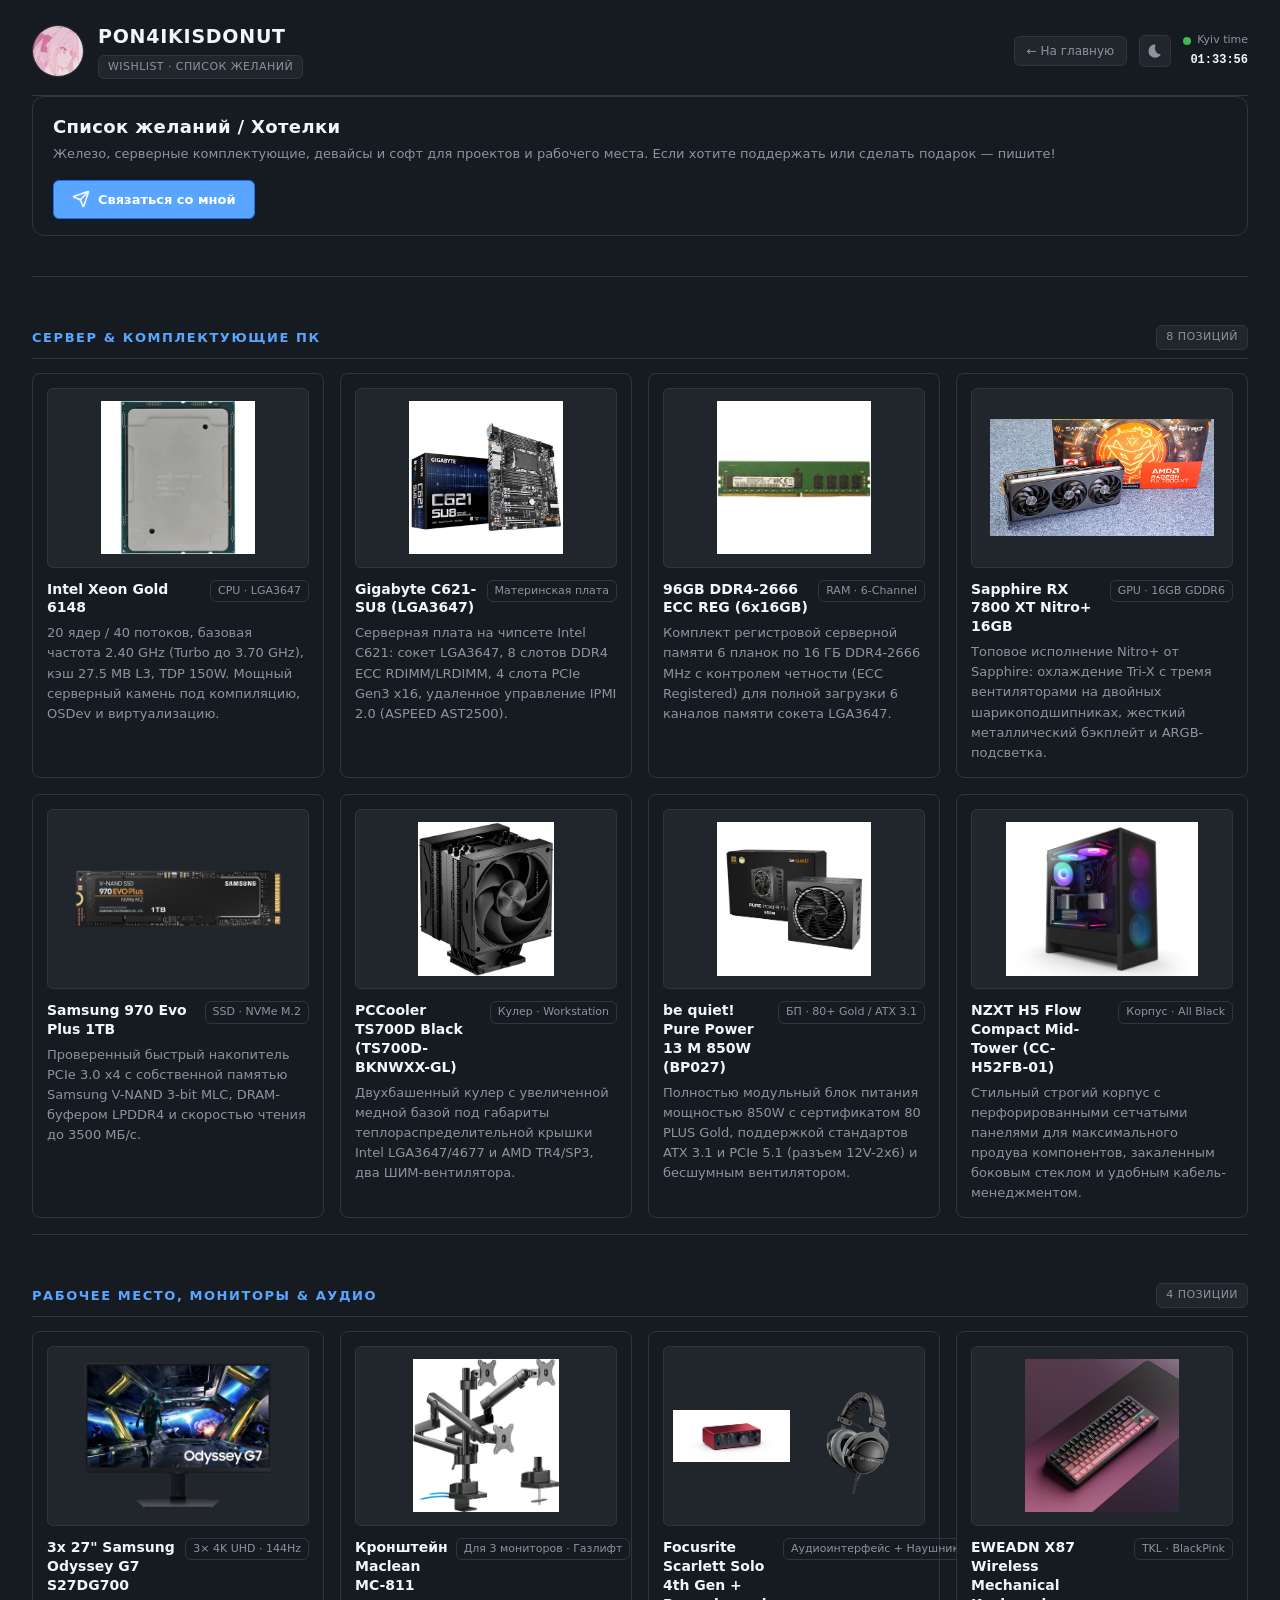
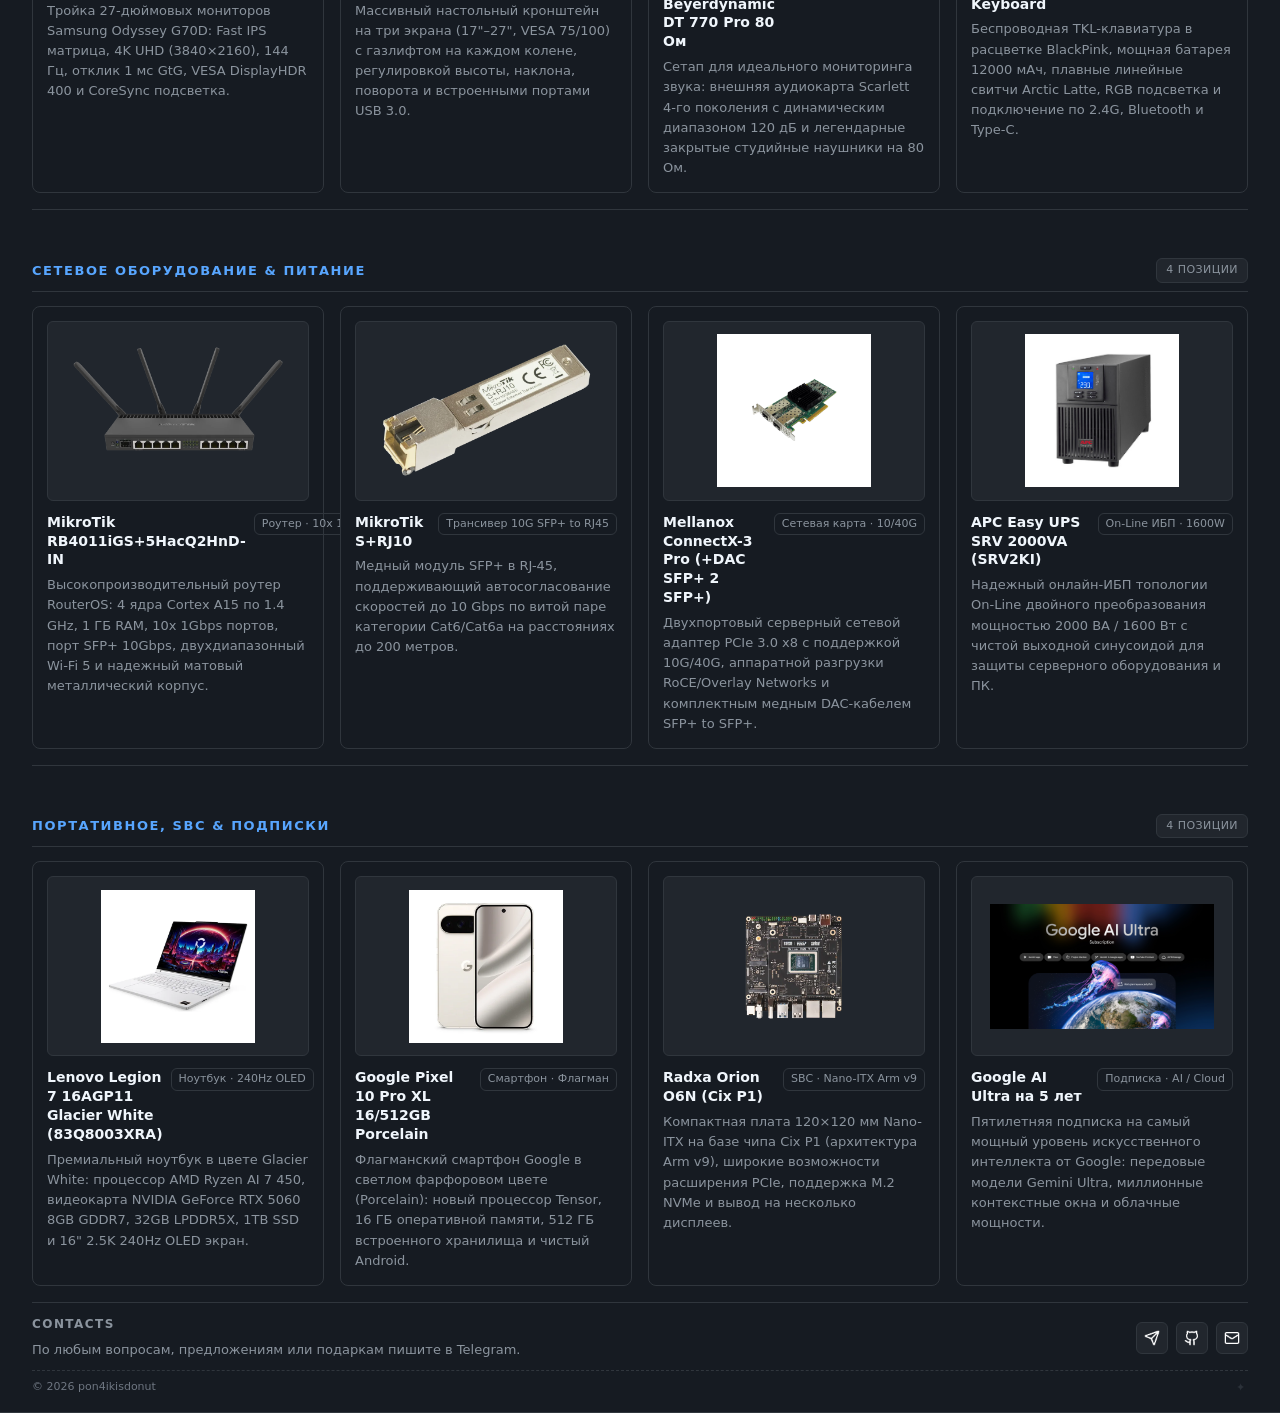
==== commit 6fc944ae: "feat: complete redesign based on SaberPedia dossier and lore" ====
--- a/wishlist/index.html
+++ b/wishlist/index.html
@@ -22,7 +22,7 @@
       })();
     </script>
     <link rel="icon" href="../favicon.svg" type="image/svg+xml" />
-    <link rel="stylesheet" href="../styles.css?v=110" />
+    <link rel="stylesheet" href="../styles.css?v=115" />
   </head>
   <body>
     <div class="bg-glow"></div>
@@ -437,6 +437,6 @@
       })();
     </script>
 
-    <script src="../theme-cheat.js?v=1"></script>
+    <script src="../theme-cheat.js?v=2"></script>
   </body>
 </html>
--- a/styles.css
+++ b/styles.css
@@ -772,6 +772,178 @@
 }
 
 /* --------------------------------------------------------------------------
+   8b. SaberPedia Dossier, HWBOT Overclocking & Hall of Hate
+   -------------------------------------------------------------------------- */
+.dossier-grid {
+  display: grid;
+  grid-template-columns: repeat(auto-fit, minmax(210px, 1fr));
+  gap: 10px;
+  margin-top: 12px;
+}
+
+.dossier-card {
+  padding: 10px 12px;
+  border-radius: var(--radius-sm);
+  background-color: var(--bg-subtle);
+  border: 1px solid var(--border-subtle);
+  display: flex;
+  flex-direction: column;
+  gap: 3px;
+}
+
+.dossier-label {
+  font-size: 10px;
+  text-transform: uppercase;
+  letter-spacing: 0.08em;
+  color: var(--text-soft);
+  font-weight: 700;
+}
+
+.dossier-val {
+  font-size: 13px;
+  color: var(--text);
+  font-weight: 500;
+}
+
+.dossier-val a {
+  color: var(--accent);
+}
+
+.generator-callout {
+  margin-top: 12px;
+  padding: 12px 14px;
+  border-radius: var(--radius-sm);
+  background-color: var(--bg-subtle);
+  border: 1px solid rgba(217, 119, 6, 0.45);
+  border-left: 4px solid #d97706;
+  font-size: 13px;
+  line-height: 1.55;
+  color: var(--text);
+}
+
+.generator-callout-title {
+  display: flex;
+  align-items: center;
+  gap: 6px;
+  font-weight: 700;
+  color: #f59e0b;
+  margin-bottom: 4px;
+  font-size: 12px;
+  text-transform: uppercase;
+  letter-spacing: 0.06em;
+}
+
+.hwbot-grid {
+  display: grid;
+  grid-template-columns: repeat(auto-fit, minmax(260px, 1fr));
+  gap: 12px;
+}
+
+.hwbot-card {
+  border-radius: var(--radius-md);
+  border: 1px solid var(--border-subtle);
+  background-color: var(--bg-card);
+  padding: 14px;
+  display: flex;
+  flex-direction: column;
+  gap: 8px;
+  transition: border-color var(--transition-fast), background-color var(--transition-fast);
+}
+
+.hwbot-card:hover {
+  border-color: var(--border-strong);
+  background-color: var(--bg-card-hover);
+}
+
+.hwbot-medal {
+  display: inline-flex;
+  align-items: center;
+  gap: 6px;
+  font-size: 11px;
+  font-weight: 700;
+  text-transform: uppercase;
+  letter-spacing: 0.06em;
+  padding: 3px 8px;
+  border-radius: var(--radius-sm);
+  background: rgba(234, 179, 8, 0.12);
+  color: #eab308;
+  border: 1px solid rgba(234, 179, 8, 0.35);
+  width: fit-content;
+}
+
+.hwbot-val-large {
+  font-size: 20px;
+  font-weight: 800;
+  font-family: "JetBrains Mono", ui-monospace, Menlo, monospace;
+  color: var(--accent);
+}
+
+.hwbot-stats-row {
+  display: flex;
+  gap: 12px;
+  flex-wrap: wrap;
+  font-size: 12px;
+  color: var(--text-soft);
+  font-family: "JetBrains Mono", ui-monospace, Menlo, monospace;
+}
+
+.hate-grid {
+  display: grid;
+  grid-template-columns: repeat(auto-fit, minmax(280px, 1fr));
+  gap: 12px;
+}
+
+.hate-card {
+  border-radius: var(--radius-md);
+  border: 1px solid var(--border-subtle);
+  background-color: var(--bg-card);
+  padding: 14px;
+  display: flex;
+  flex-direction: column;
+  gap: 6px;
+  transition: border-color var(--transition-fast), background-color var(--transition-fast);
+}
+
+.hate-card:hover {
+  border-color: rgba(239, 68, 68, 0.6);
+  background-color: var(--bg-card-hover);
+}
+
+.hate-header {
+  display: flex;
+  align-items: center;
+  justify-content: space-between;
+  gap: 8px;
+}
+
+.hate-title {
+  margin: 0;
+  font-size: 14px;
+  font-weight: 700;
+  color: var(--text);
+}
+
+.hate-badge {
+  font-size: 10px;
+  font-weight: 700;
+  text-transform: uppercase;
+  letter-spacing: 0.06em;
+  color: var(--danger);
+  background: rgba(239, 68, 68, 0.12);
+  border: 1px solid rgba(239, 68, 68, 0.35);
+  border-radius: var(--radius-sm);
+  padding: 2px 7px;
+  white-space: nowrap;
+}
+
+.hate-desc {
+  margin: 0;
+  font-size: 13px;
+  line-height: 1.55;
+  color: var(--text-soft);
+}
+
+/* --------------------------------------------------------------------------
    9. Footer
    -------------------------------------------------------------------------- */
 .site-footer {
@@ -1178,7 +1350,9 @@
 
 body.aero-theme .project-card,
 body.aero-theme .wishlist-card,
-body.aero-theme .hardware-item {
+body.aero-theme .hardware-item,
+body.aero-theme .hwbot-card,
+body.aero-theme .hate-card {
   background: linear-gradient(135deg, rgba(255, 255, 255, 0.96) 0%, rgba(205, 238, 255, 0.88) 100%);
   border: 1px solid #73bdef;
   border-radius: 16px;
@@ -1190,11 +1364,20 @@
 
 body.aero-theme .project-card:hover,
 body.aero-theme .wishlist-card:hover,
-body.aero-theme .hardware-item:hover {
+body.aero-theme .hardware-item:hover,
+body.aero-theme .hwbot-card:hover,
+body.aero-theme .hate-card:hover {
   border-color: #0879dc;
   box-shadow:
     inset 0 1px 0 #ffffff,
     0 10px 24px rgba(0, 90, 180, 0.26);
+}
+
+body.aero-theme .dossier-card,
+body.aero-theme .generator-callout {
+  background: linear-gradient(135deg, rgba(255, 255, 255, 0.95), rgba(215, 240, 255, 0.88));
+  border: 1px solid #73bdef;
+  box-shadow: inset 0 1px 0 #fff, 0 2px 6px rgba(0, 90, 180, 0.12);
 }
 
 body.aero-theme .project-button,
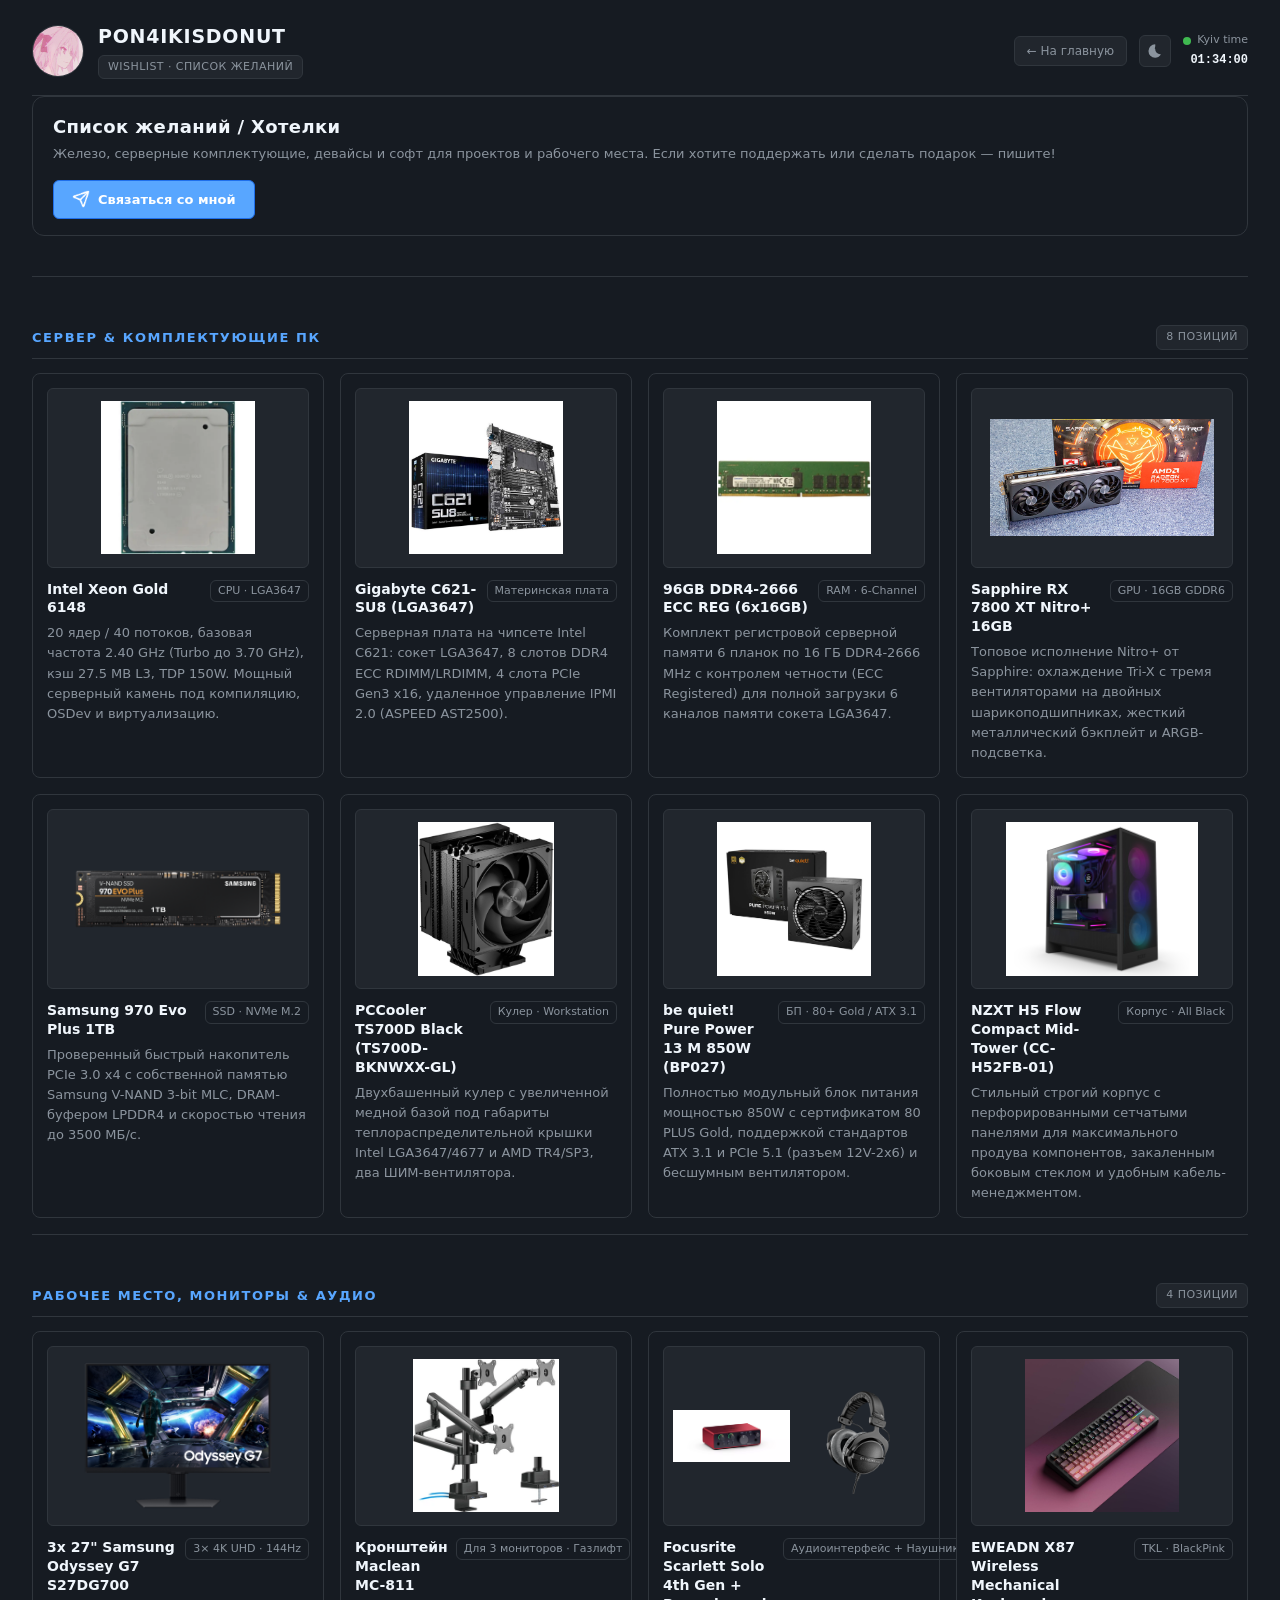
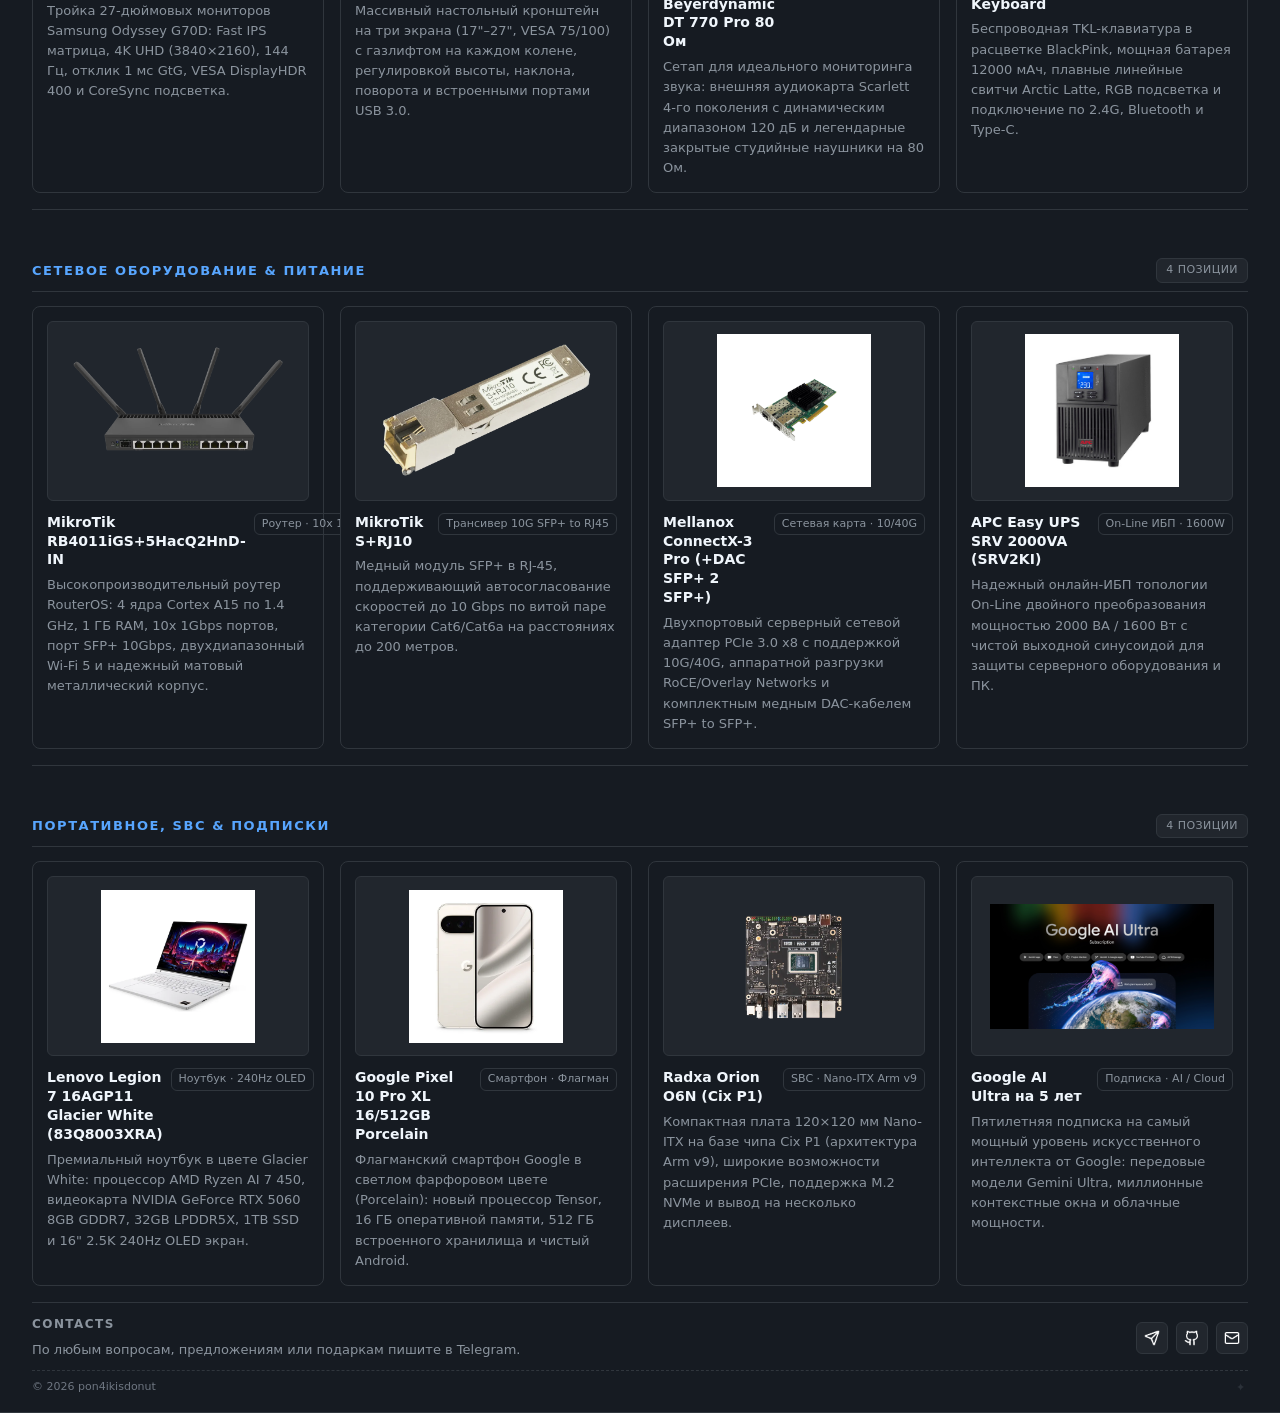
==== commit baf05ffc: "feat: first-person bio rewrite, clean layout, removed generator callout, marked macbook dead" ====
--- a/wishlist/index.html
+++ b/wishlist/index.html
@@ -22,7 +22,7 @@
       })();
     </script>
     <link rel="icon" href="../favicon.svg" type="image/svg+xml" />
-    <link rel="stylesheet" href="../styles.css?v=115" />
+    <link rel="stylesheet" href="../styles.css?v=116" />
   </head>
   <body>
     <div class="bg-glow"></div>
--- a/styles.css
+++ b/styles.css
@@ -461,15 +461,8 @@
 
 .about-content {
   display: flex;
-  align-items: center;
-  gap: 16px;
-}
-
-@media (max-width: 700px) {
-  .about-content {
-    flex-direction: column;
-    align-items: flex-start;
-  }
+  flex-direction: column;
+  gap: 12px;
 }
 
 .chips {
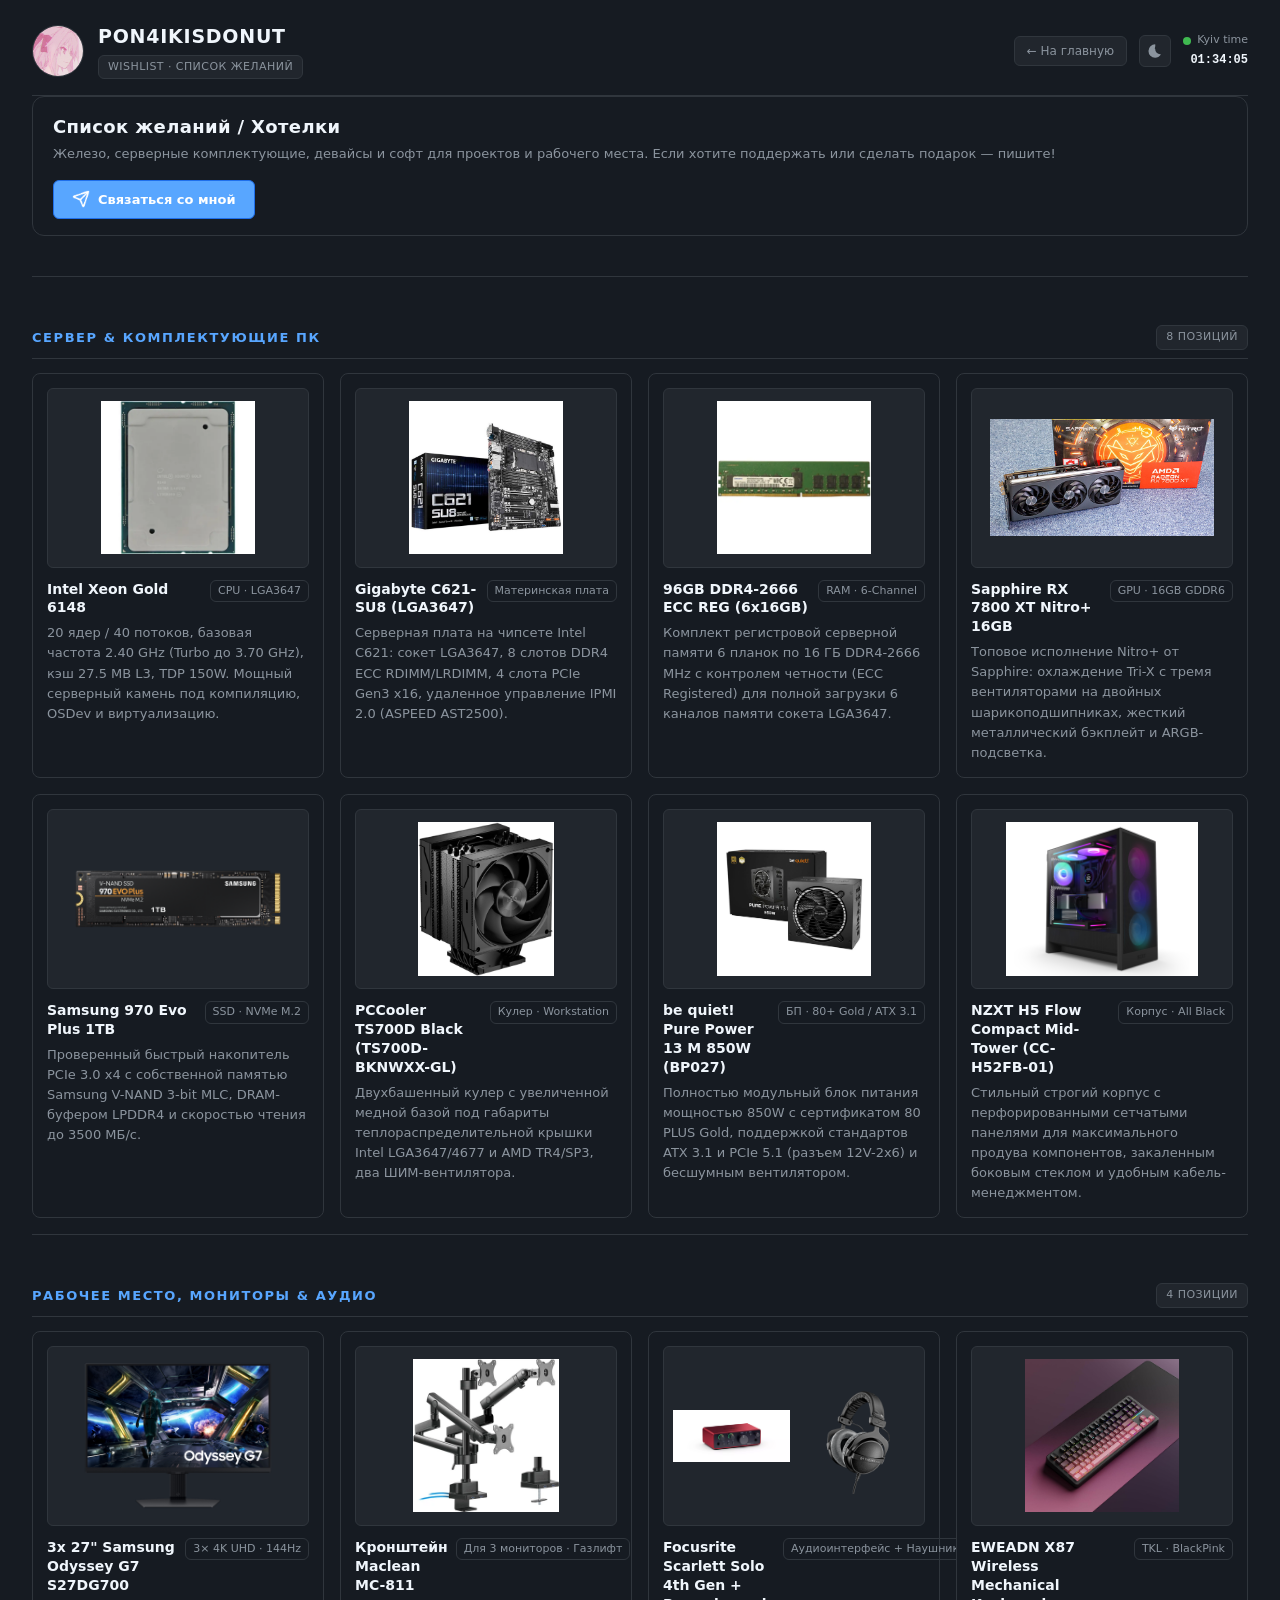
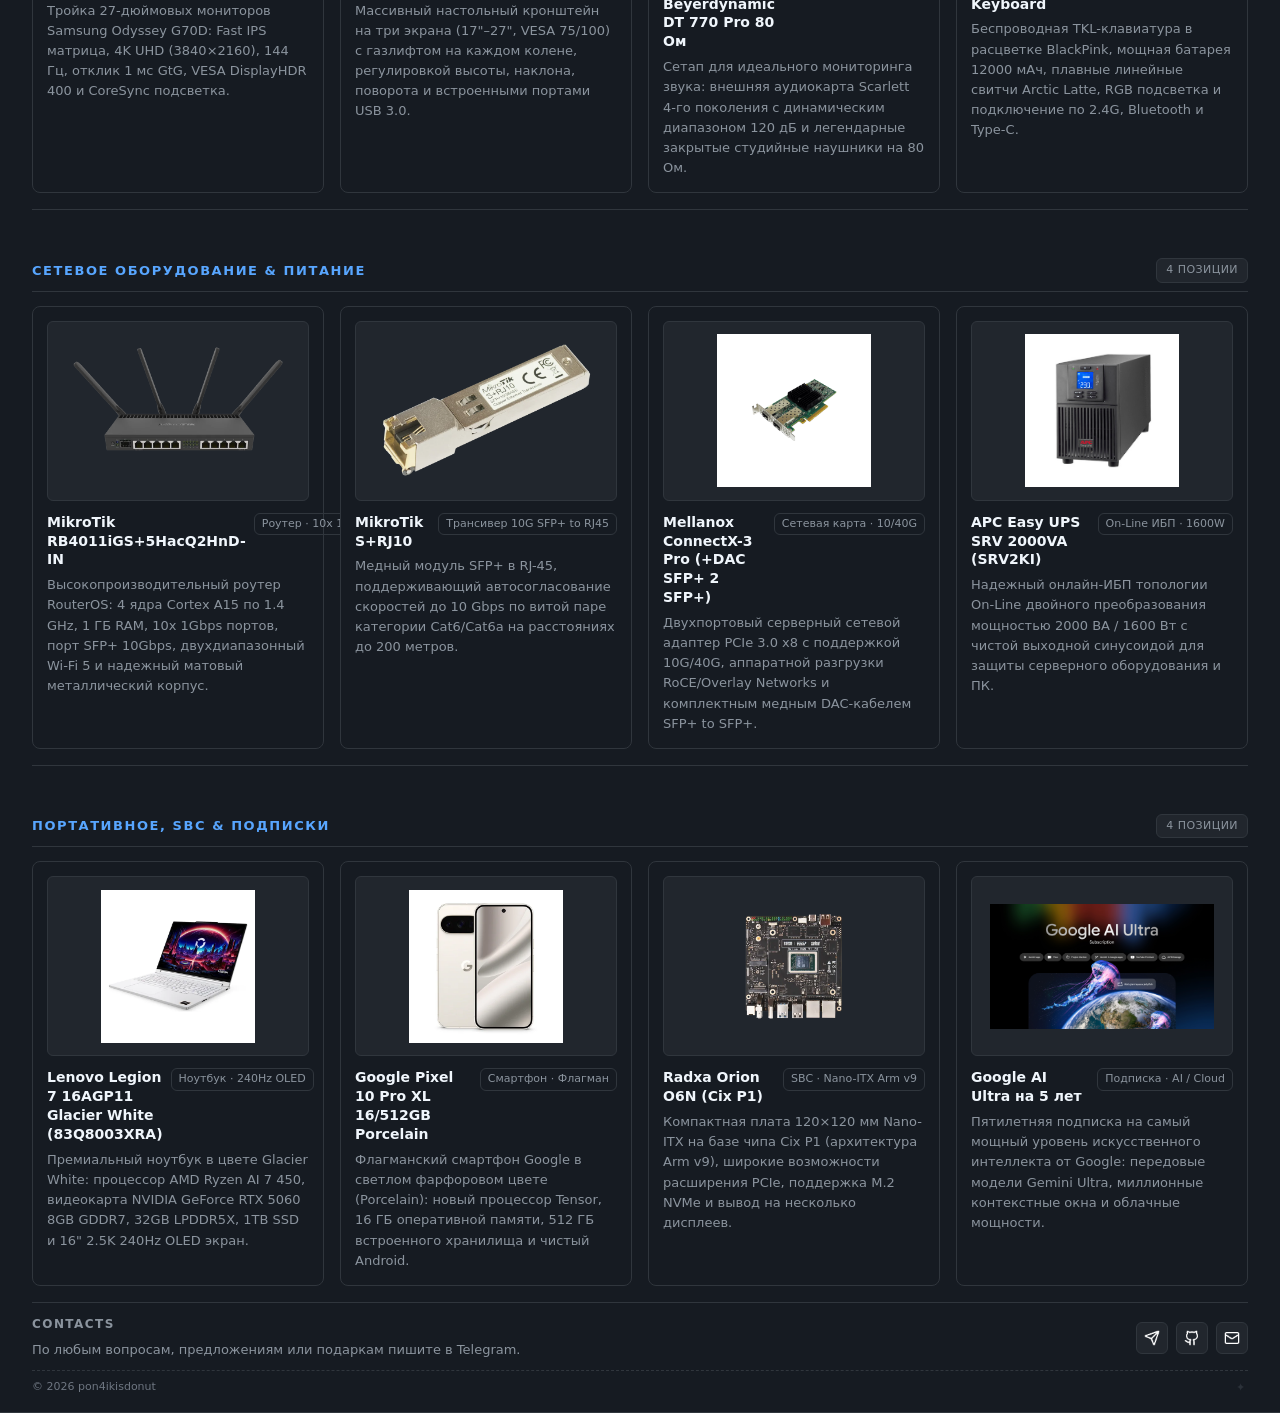
==== commit 10e08089: "feat: fix chip icons spacing, remove birth year, add 2600 MHz VRAM record and GPU-Z proof" ====
--- a/wishlist/index.html
+++ b/wishlist/index.html
@@ -22,7 +22,7 @@
       })();
     </script>
     <link rel="icon" href="../favicon.svg" type="image/svg+xml" />
-    <link rel="stylesheet" href="../styles.css?v=116" />
+    <link rel="stylesheet" href="../styles.css?v=117" />
   </head>
   <body>
     <div class="bg-glow"></div>
--- a/styles.css
+++ b/styles.css
@@ -476,11 +476,13 @@
   display: inline-flex;
   align-items: center;
   justify-content: center;
-  padding: 4px 8px;
+  gap: 6px;
+  padding: 5px 10px;
   border-radius: var(--radius-sm);
   border: 1px solid var(--border-subtle);
   background-color: var(--bg-subtle);
   font-size: 11px;
+  font-weight: 500;
   color: var(--text);
   letter-spacing: 0.04em;
   transition: border-color var(--transition-fast), background-color var(--transition-fast);
@@ -496,8 +498,10 @@
 }
 
 .icon--chip {
-  width: 16px;
-  height: 16px;
+  width: 14px;
+  height: 14px;
+  object-fit: contain;
+  flex-shrink: 0;
 }
 
 .icon--external {
@@ -880,6 +884,56 @@
   font-family: "JetBrains Mono", ui-monospace, Menlo, monospace;
 }
 
+.hwbot-proof-card {
+  display: grid;
+  grid-template-columns: minmax(0, 320px) minmax(0, 1fr);
+  gap: 18px;
+  align-items: center;
+  border-radius: var(--radius-md);
+  border: 1px solid var(--border-subtle);
+  background-color: var(--bg-card);
+  padding: 16px;
+  margin-top: 14px;
+  transition: border-color var(--transition-fast), background-color var(--transition-fast);
+}
+
+@media (max-width: 768px) {
+  .hwbot-proof-card {
+    grid-template-columns: minmax(0, 1fr);
+  }
+}
+
+.hwbot-proof-card:hover {
+  border-color: var(--accent);
+  background-color: var(--bg-card-hover);
+}
+
+.hwbot-proof-media {
+  width: 100%;
+  border-radius: var(--radius-sm);
+  overflow: hidden;
+  border: 1px solid var(--border-subtle);
+  background: var(--bg-subtle);
+  box-shadow: 0 4px 16px rgba(0, 0, 0, 0.3);
+}
+
+.hwbot-proof-img {
+  width: 100%;
+  height: auto;
+  display: block;
+  transition: transform 0.25s ease;
+}
+
+.hwbot-proof-media:hover .hwbot-proof-img {
+  transform: scale(1.03);
+}
+
+.hwbot-proof-details {
+  display: flex;
+  flex-direction: column;
+  gap: 8px;
+}
+
 .hate-grid {
   display: grid;
   grid-template-columns: repeat(auto-fit, minmax(280px, 1fr));
@@ -1345,6 +1399,7 @@
 body.aero-theme .wishlist-card,
 body.aero-theme .hardware-item,
 body.aero-theme .hwbot-card,
+body.aero-theme .hwbot-proof-card,
 body.aero-theme .hate-card {
   background: linear-gradient(135deg, rgba(255, 255, 255, 0.96) 0%, rgba(205, 238, 255, 0.88) 100%);
   border: 1px solid #73bdef;
@@ -1359,6 +1414,7 @@
 body.aero-theme .wishlist-card:hover,
 body.aero-theme .hardware-item:hover,
 body.aero-theme .hwbot-card:hover,
+body.aero-theme .hwbot-proof-card:hover,
 body.aero-theme .hate-card:hover {
   border-color: #0879dc;
   box-shadow:
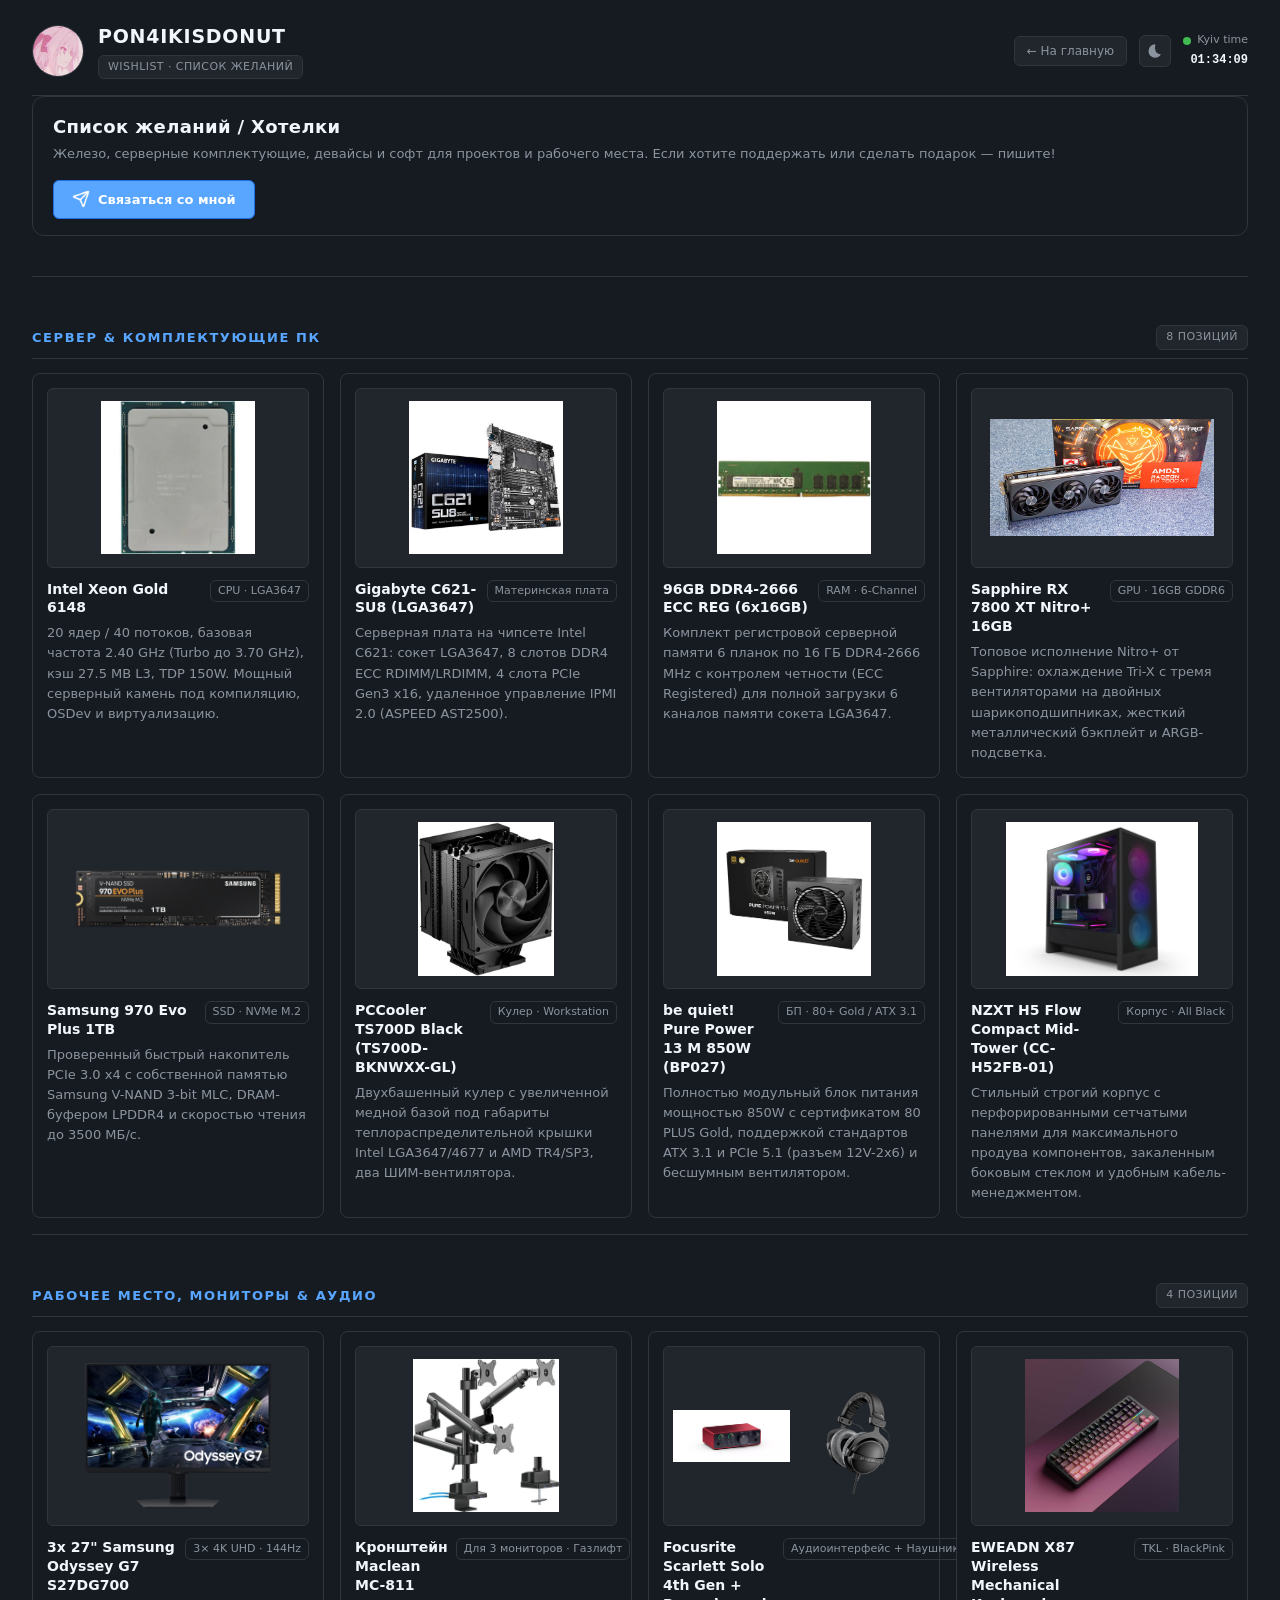
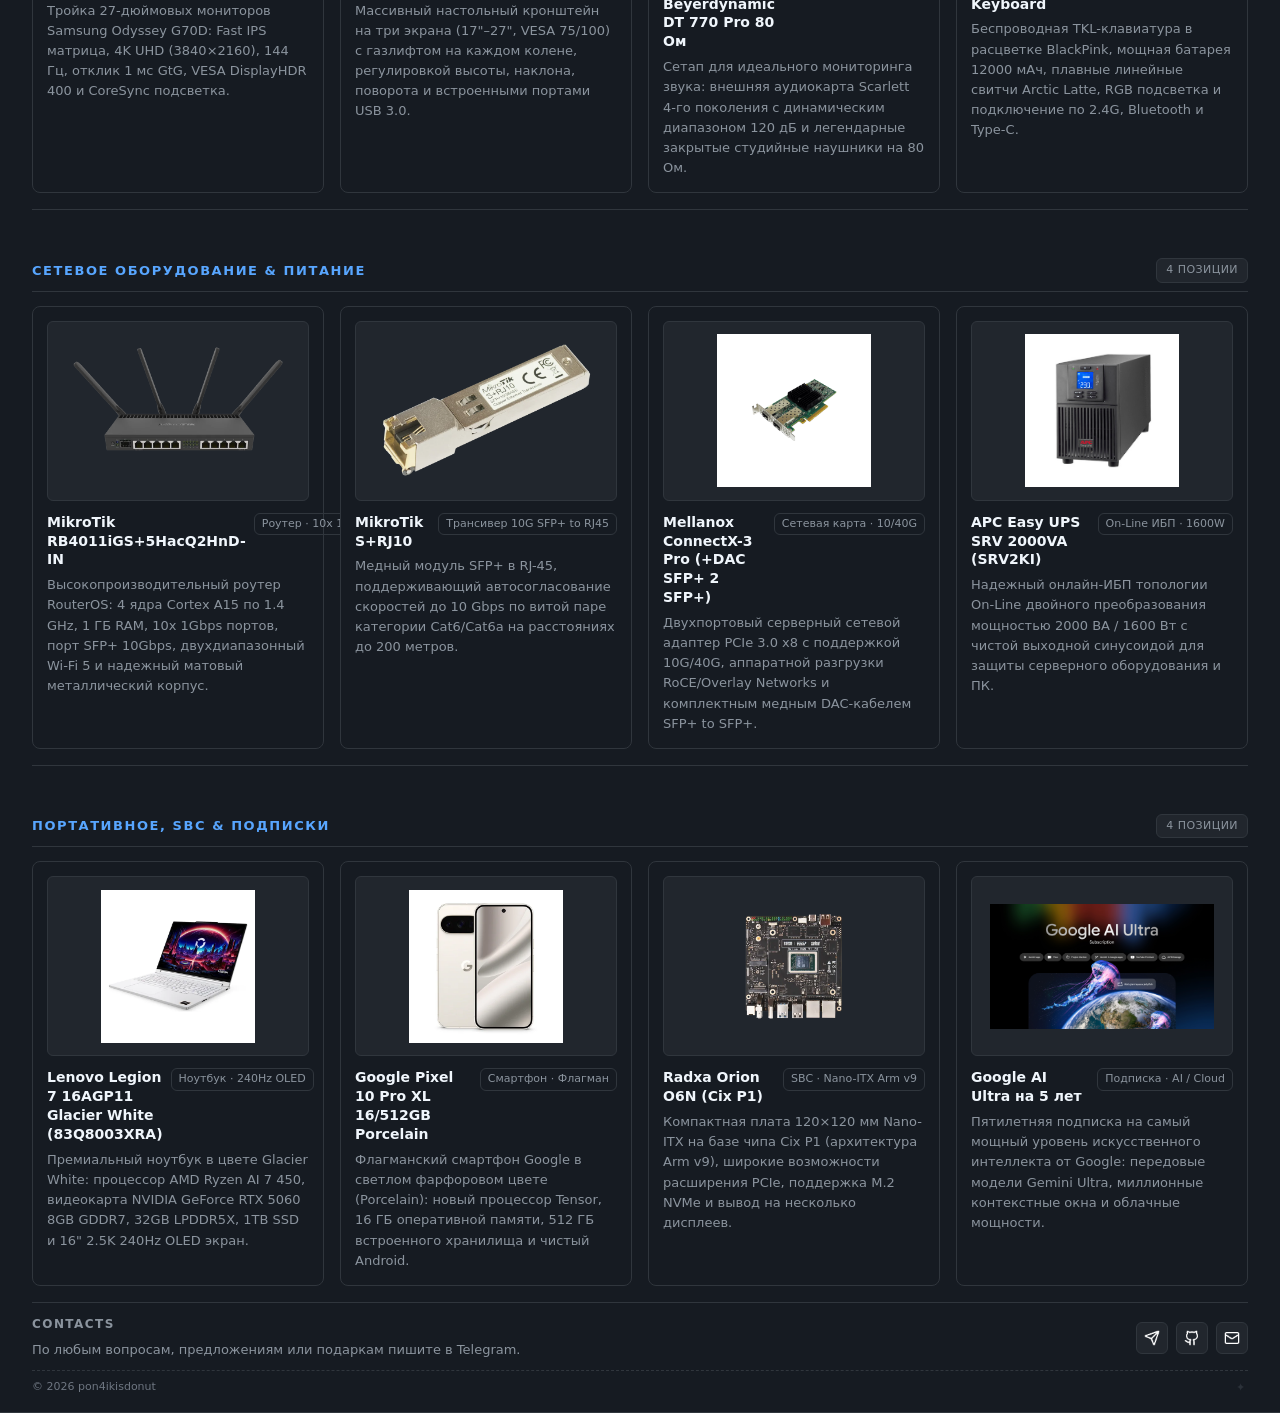
==== commit 60360e1e: "feat: clean text chips, compact 2600 MHz VRAM card with button, removed all emojis" ====
--- a/wishlist/index.html
+++ b/wishlist/index.html
@@ -22,7 +22,7 @@
       })();
     </script>
     <link rel="icon" href="../favicon.svg" type="image/svg+xml" />
-    <link rel="stylesheet" href="../styles.css?v=117" />
+    <link rel="stylesheet" href="../styles.css?v=118" />
   </head>
   <body>
     <div class="bg-glow"></div>
